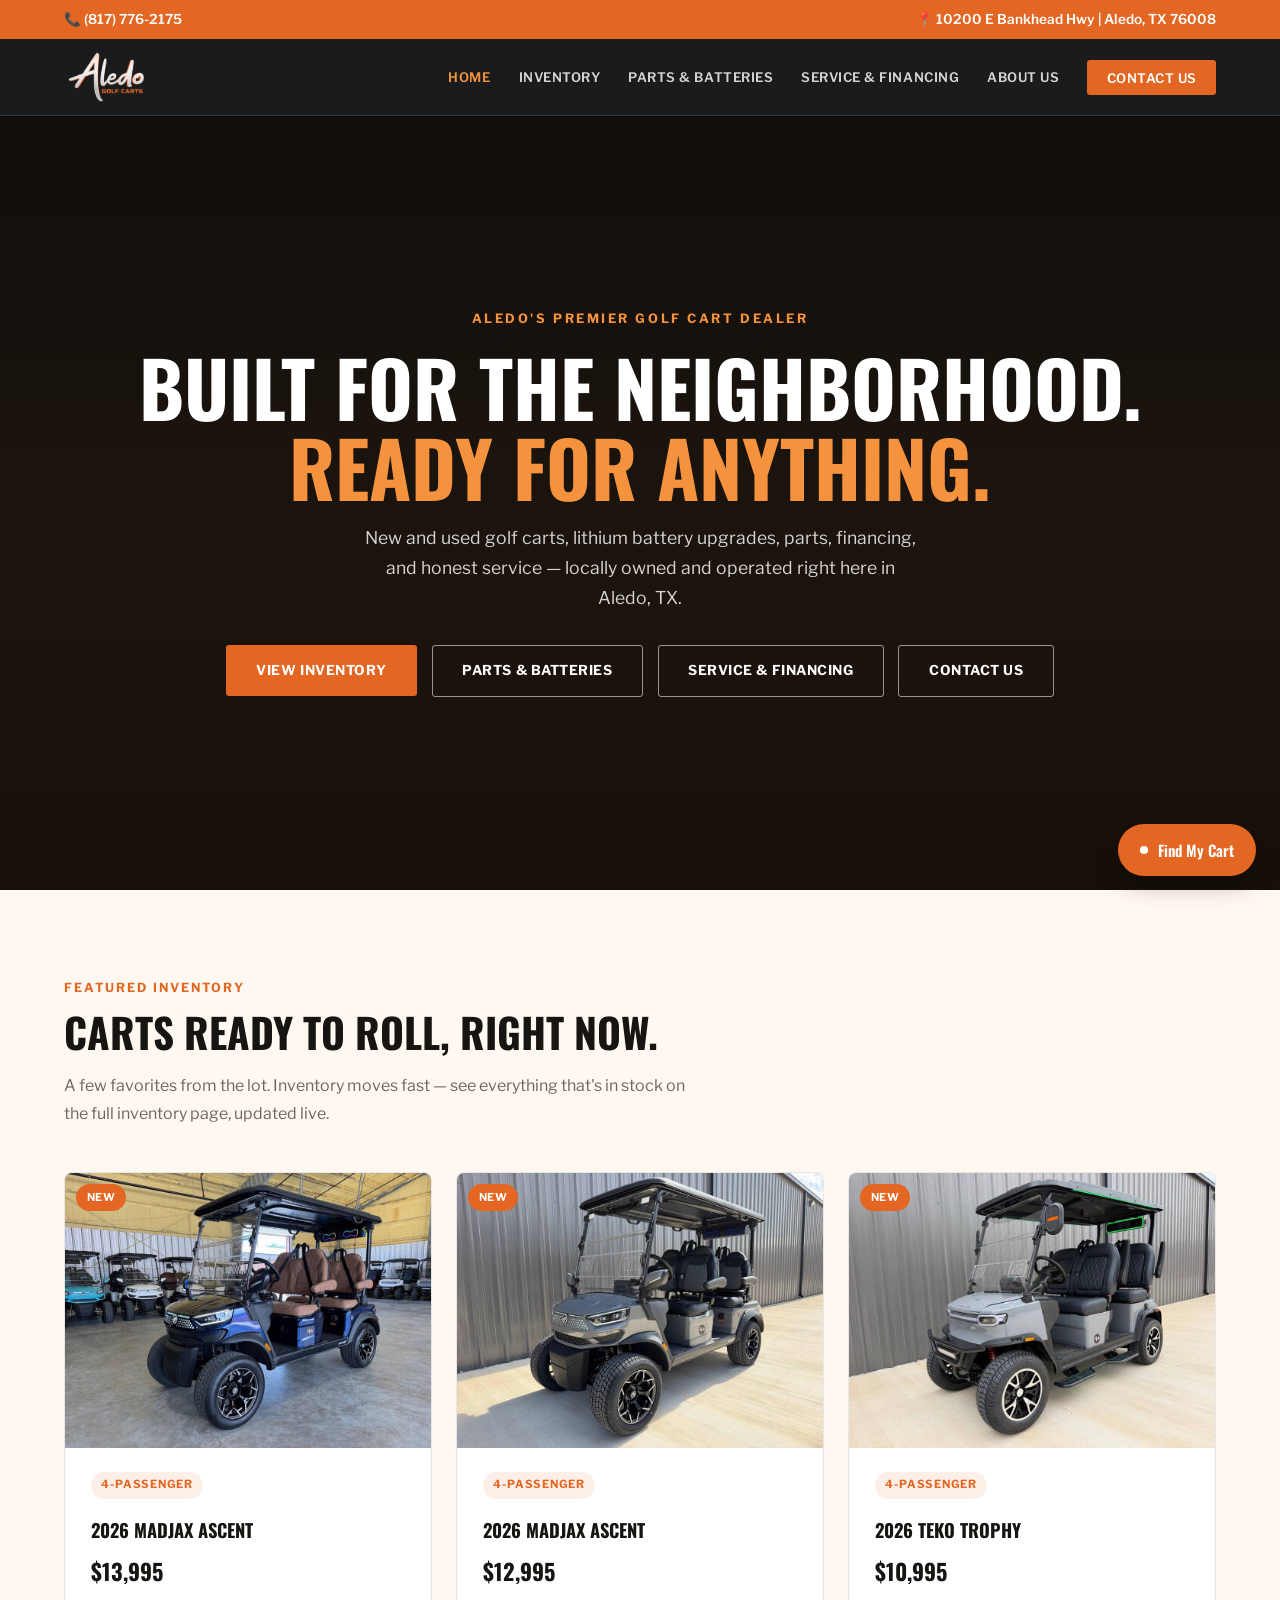
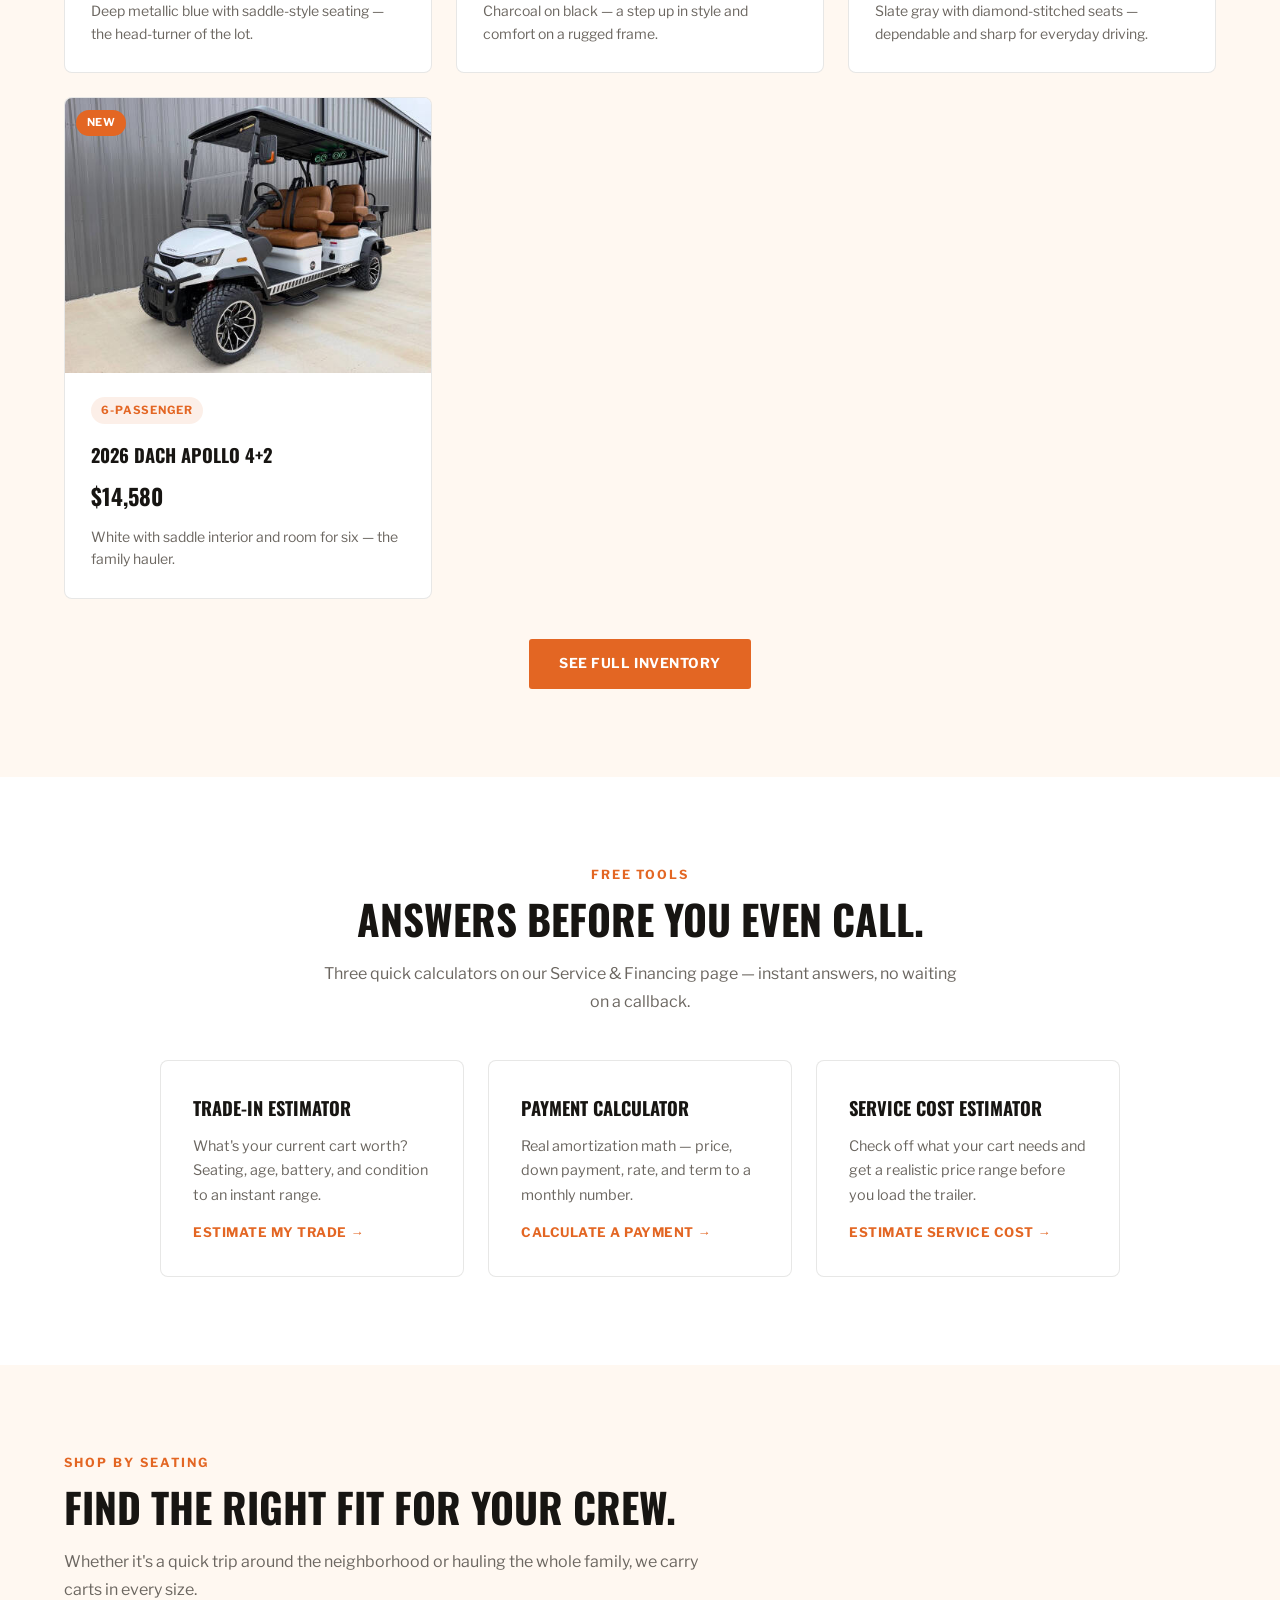
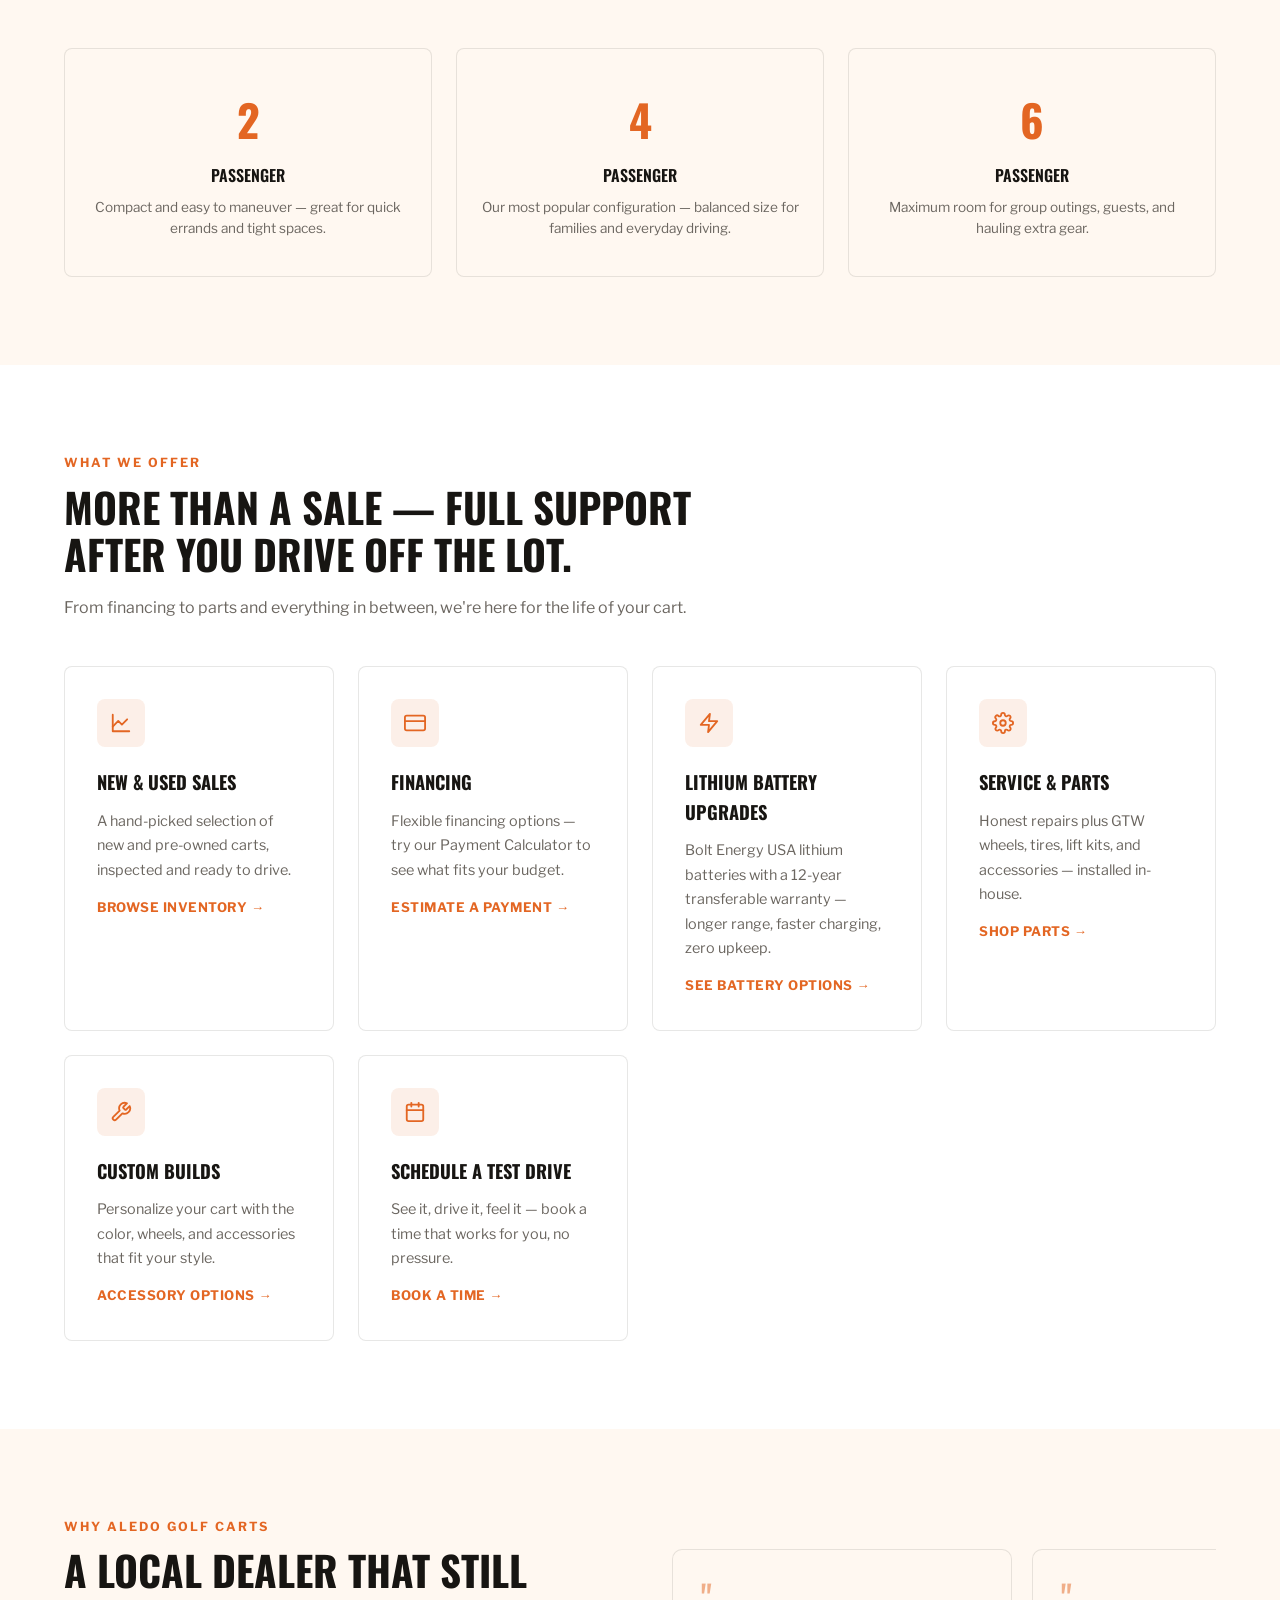
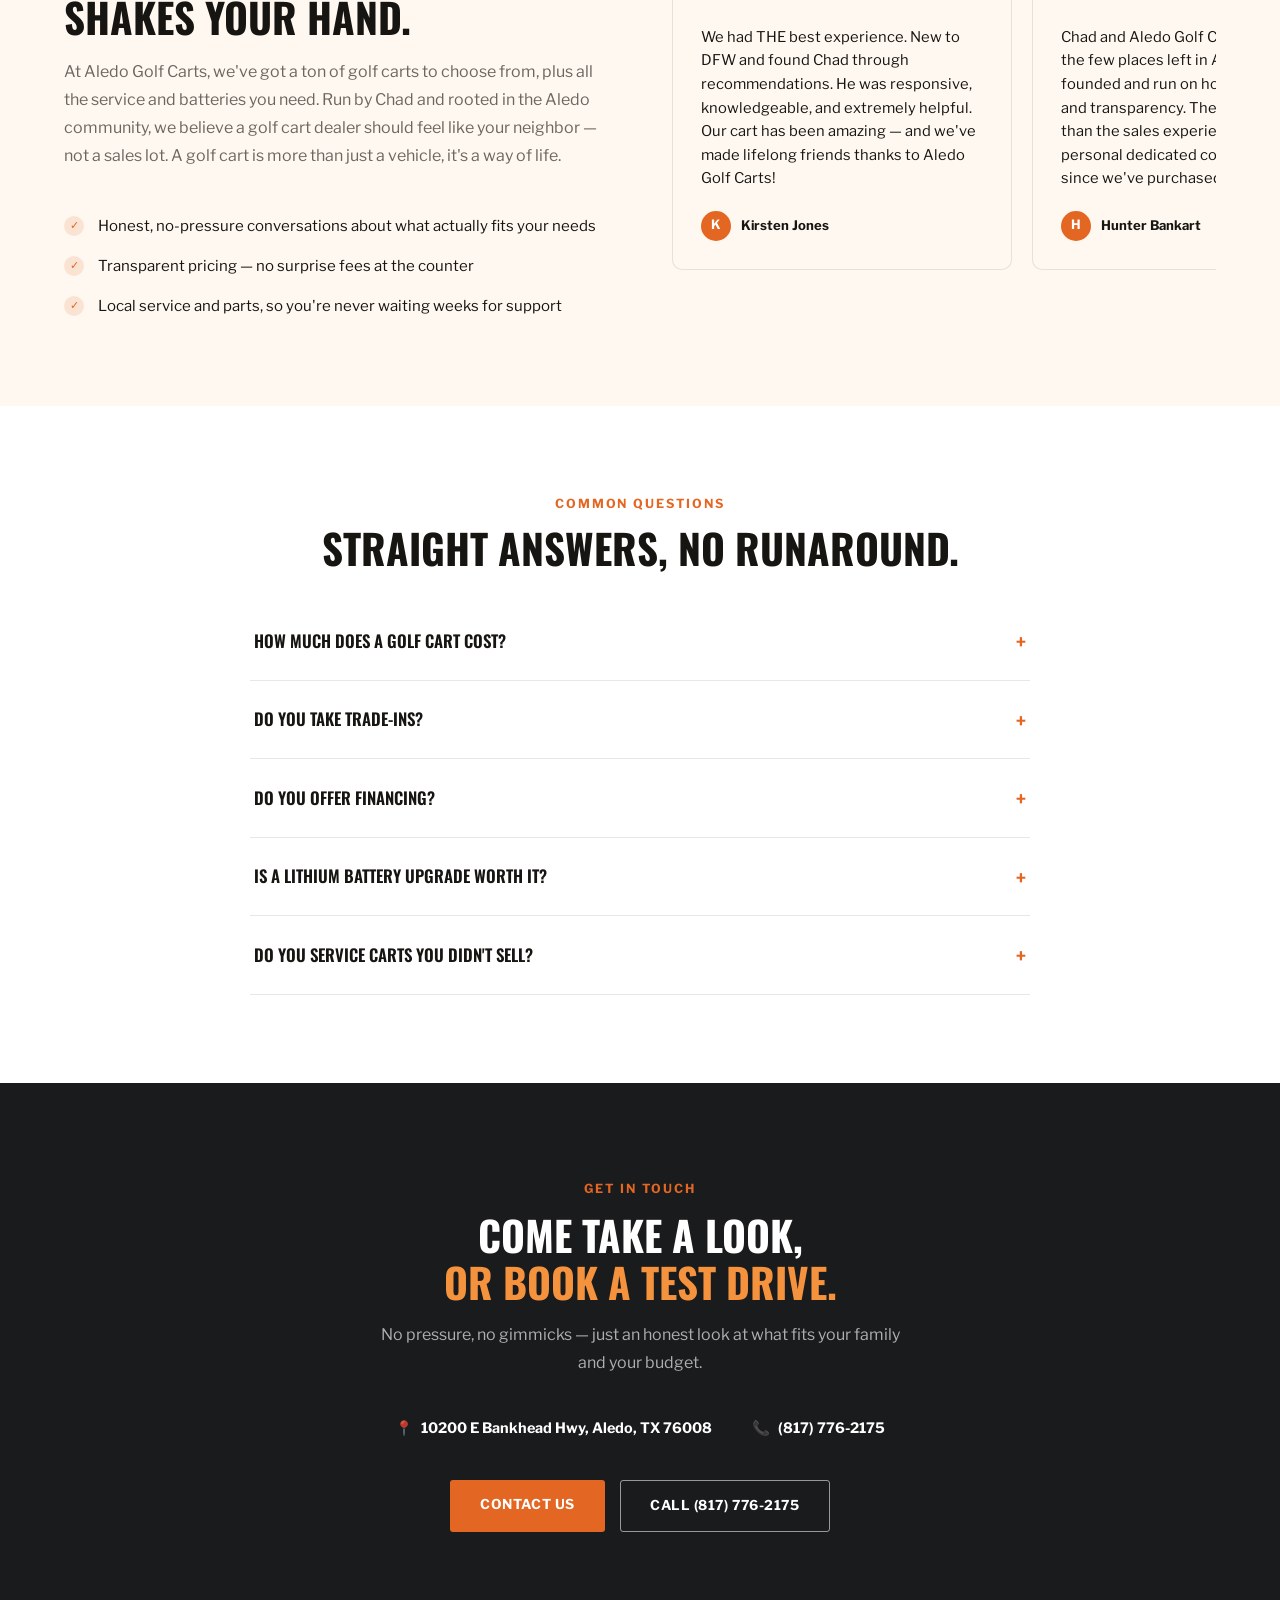
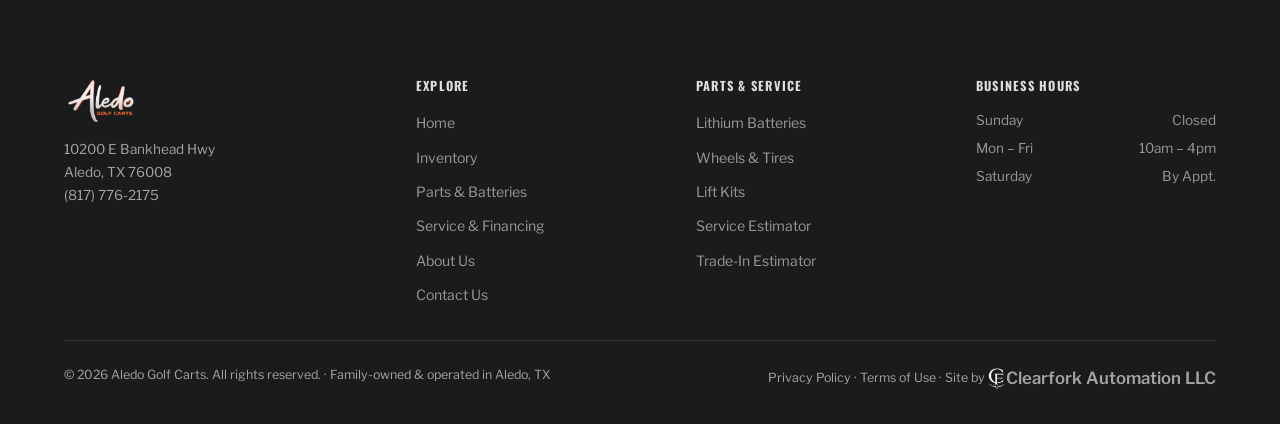
==== index.html @ 776bac68 "Self-host the hero film, drop the YouTube embed Replaces the embed with assets/hero-madjax.mp4, cut " ====
<!DOCTYPE html>
<html lang="en">
<head>
<meta charset="UTF-8" />
<meta name="viewport" content="width=device-width, initial-scale=1.0" />
<title>Golf Carts for Sale in Aledo, TX | Aledo Golf Carts</title>
<meta name="description" content="New and used golf carts in Aledo, TX — plus lithium upgrades, parts, financing, and honest local service. Browse live inventory. (817) 776-2175." />
<link rel="canonical" href="https://aledogolfcarts.com/" />
<meta name="robots" content="index, follow" />
<meta name="theme-color" content="#1A1B1C" />

<meta property="og:type" content="website" />
<meta property="og:title" content="Aledo Golf Carts — New &amp; Used Golf Carts in Aledo, TX" />
<meta property="og:description" content="New and used golf carts in Aledo, TX — plus lithium upgrades, parts, financing, and honest local service. Browse live inventory. (817) 776-2175." />
<meta property="og:url" content="https://aledogolfcarts.com/" />
<meta property="og:site_name" content="Aledo Golf Carts" />
<meta property="og:image" content="https://aledogolfcarts.com/assets/og-card.jpg" />
<meta property="og:image:width" content="1200" />
<meta property="og:image:height" content="630" />
<meta property="og:locale" content="en_US" />

<meta name="twitter:card" content="summary_large_image" />
<meta name="twitter:title" content="Aledo Golf Carts — New &amp; Used Golf Carts in Aledo, TX" />
<meta name="twitter:description" content="New and used golf carts in Aledo, TX — plus lithium upgrades, parts, financing, and honest local service. Browse live inventory. (817) 776-2175." />
<meta name="twitter:image" content="https://aledogolfcarts.com/assets/og-card.jpg" />

<script type="application/ld+json">
{
  "@context": "https://schema.org",
  "@type": "AutoDealer",
  "@id": "https://aledogolfcarts.com/#dealer",
  "name": "Aledo Golf Carts",
  "url": "https://aledogolfcarts.com/",
  "telephone": "+1-817-776-2175",
  "image": "https://aledogolfcarts.com/assets/og-card.jpg",
  "logo": "https://aledogolfcarts.com/assets/logo.png",
  "description": "Locally owned golf cart dealer in Aledo, Texas. New and used golf carts, lithium battery upgrades, GTW parts and accessories, financing, and service.",
  "priceRange": "$$",
  "address": {
    "@type": "PostalAddress",
    "streetAddress": "10200 E Bankhead Hwy",
    "addressLocality": "Aledo",
    "addressRegion": "TX",
    "postalCode": "76008",
    "addressCountry": "US"
  },
  "areaServed": [
    { "@type": "City", "name": "Aledo" },
    { "@type": "City", "name": "Willow Park" },
    { "@type": "City", "name": "Hudson Oaks" },
    { "@type": "City", "name": "Weatherford" },
    { "@type": "City", "name": "Fort Worth" },
    { "@type": "AdministrativeArea", "name": "Parker County, Texas" }
  ],
  "openingHoursSpecification": [
    { "@type": "OpeningHoursSpecification", "dayOfWeek": ["Monday","Tuesday","Wednesday","Thursday","Friday"], "opens": "10:00", "closes": "16:00" },
    { "@type": "OpeningHoursSpecification", "dayOfWeek": "Saturday", "opens": "10:00", "closes": "16:00", "description": "By appointment" }
  ],
  "makesOffer": [
    { "@type": "Offer", "itemOffered": { "@type": "Service", "name": "New and used golf cart sales" } },
    { "@type": "Offer", "itemOffered": { "@type": "Service", "name": "Lithium golf cart battery upgrades" } },
    { "@type": "Offer", "itemOffered": { "@type": "Service", "name": "Golf cart parts, accessories, and service" } },
    { "@type": "Offer", "itemOffered": { "@type": "Service", "name": "Golf cart financing" } }
  ]
}
</script>
<script type="application/ld+json">
{
  "@context": "https://schema.org",
  "@type": "WebSite",
  "@id": "https://aledogolfcarts.com/#website",
  "url": "https://aledogolfcarts.com/",
  "name": "Aledo Golf Carts",
  "publisher": { "@id": "https://aledogolfcarts.com/#dealer" },
  "inLanguage": "en-US"
}
</script>
<script type="application/ld+json">
{
  "@context": "https://schema.org",
  "@type": "FAQPage",
  "mainEntity": [
    {
      "@type": "Question",
      "name": "How much does a golf cart cost in Aledo, TX?",
      "acceptedAnswer": { "@type": "Answer", "text": "New four-passenger carts at Aledo Golf Carts typically start around $10,995, six-passenger models around $14,500, and used carts vary with age and condition. Use the payment calculator on our website to see estimated monthly payments, or call (817) 776-2175 for current pricing." }
    },
    {
      "@type": "Question",
      "name": "Do you take golf cart trade-ins?",
      "acceptedAnswer": { "@type": "Answer", "text": "Yes — we take trade-ins on most carts. Our online trade-in estimator gives you an instant ballpark based on seating, age, battery type, and condition, and we confirm an exact number when you bring the cart in." }
    },
    {
      "@type": "Question",
      "name": "Do you offer golf cart financing?",
      "acceptedAnswer": { "@type": "Answer", "text": "Yes — flexible financing is available on approved credit. The payment calculator on our site shows estimated monthly payments for any price, down payment, rate, and term before you ever talk to a lender." }
    },
    {
      "@type": "Question",
      "name": "Is a lithium battery upgrade worth it?",
      "acceptedAnswer": { "@type": "Answer", "text": "For most owners, yes. Lithium batteries charge faster, run longer, weigh less, and need almost no maintenance compared to lead-acid. We install Bolt Energy USA lithium batteries backed by a 12-year transferable warranty — typical upgrades run $2,200–$3,500 installed." }
    },
    {
      "@type": "Question",
      "name": "Do you service golf carts you didn't sell?",
      "acceptedAnswer": { "@type": "Answer", "text": "Absolutely. We service most makes and models — batteries, tires, brakes, electrical, and routine maintenance — whether or not the cart came from us. Our online service estimator gives a quick ballpark before you bring it in." }
    }
  ]
}
</script>

<link rel="icon" type="image/png" href="assets/logo.png" />
<link rel="preconnect" href="https://fonts.googleapis.com" />
<link rel="preconnect" href="https://fonts.gstatic.com" crossorigin />
<link href="https://fonts.googleapis.com/css2?family=Oswald:wght@500;600;700&family=Libre+Franklin:wght@400;500;600;700&display=swap" rel="stylesheet" />
<link rel="stylesheet" href="styles.css" />
<style>
  /* ── HERO (page-specific) ── */
  .hero {
    position: relative;
    min-height: 86vh;
    display: flex;
    flex-direction: column;
    justify-content: center;
    align-items: center;
    text-align: center;
    overflow: hidden;
    background: linear-gradient(180deg, #1a1512 0%, #241a12 45%, #3a2415 100%);
  }
  .hero-scene { position: absolute; inset: 0; z-index: 0; }
  .hero-scene video { width: 100%; height: 100%; display: block; object-fit: cover; }
  .hero-scrim {
    position: absolute;
    inset: 0;
    background: linear-gradient(180deg, rgba(10,8,6,0.55) 0%, rgba(10,8,6,0.35) 45%, rgba(10,8,6,0.75) 100%);
    z-index: 1;
  }
  .hero-content { position: relative; z-index: 2; padding: 0 5vw; }
  .hero-eyebrow {
    display: block;
    font-size: 0.8rem;
    font-weight: 700;
    letter-spacing: 0.2em;
    text-transform: uppercase;
    color: var(--orange-2);
    margin-bottom: 1rem;
  }
  .hero h1 {
    font-size: clamp(2.6rem, 6vw, 5rem);
    line-height: 1.05;
    color: #fff;
    font-weight: 700;
    text-transform: uppercase;
    margin-bottom: 0.5rem;
  }
  .hero h1 em { font-style: normal; color: var(--orange-2); }
  .hero-sub {
    font-size: 1.1rem;
    color: rgba(255,255,255,0.82);
    max-width: 46ch;
    margin: 1rem auto 2rem;
    line-height: 1.7;
  }
  .hero-actions { display: flex; gap: 0.9rem; align-items: center; flex-wrap: wrap; justify-content: center; }
</style>
</head>
<body>
<a class="skip-link" href="#main">Skip to content</a>

<!-- TOPBAR -->
<div class="topbar">
  <a href="tel:+18177762175">📞 (817) 776-2175</a>
  <a href="https://maps.google.com/?q=10200+E+Bankhead+Hwy,+Aledo,+TX+76008" target="_blank" rel="noopener">📍 10200 E Bankhead Hwy | Aledo, TX 76008</a>
</div>

<!-- NAV -->
<nav class="site-nav">
  <a href="index.html" class="nav-logo" aria-label="Aledo Golf Carts home"><img src="assets/logo.png" alt="Aledo Golf Carts" width="99" height="58" /></a>
  <button class="nav-toggle" aria-label="Open menu" aria-expanded="false" aria-controls="nav-menu">
    <span></span><span></span><span></span>
  </button>
  <ul class="nav-links" id="nav-menu">
    <li><a href="index.html" class="active">Home</a></li>
    <li><a href="inventory.html">Inventory</a></li>
    <li><a href="parts.html">Parts &amp; Batteries</a></li>
    <li><a href="service-financing.html">Service &amp; Financing</a></li>
    <li><a href="about.html">About Us</a></li>
    <li><a href="contact.html" class="nav-cta">Contact Us</a></li>
  </ul>
</nav>

<main id="main">
<!-- HERO -->
<section class="hero">
  <div class="hero-scene">
    <!-- The Madjax film, already cut down to the footage alone. See the note
         at the foot of the page for what was removed and why. -->
    <video id="hero-video" autoplay muted loop playsinline preload="metadata">
      <source src="assets/hero-madjax.mp4" type="video/mp4" />
    </video>
  </div>
  <div class="hero-scrim"></div>

  <div class="hero-content fade-up">
    <span class="hero-eyebrow">Aledo's Premier Golf Cart Dealer</span>
    <h1>Built for the neighborhood.<br /><em>Ready for anything.</em></h1>
    <p class="hero-sub">New and used golf carts, lithium battery upgrades, parts, financing, and honest service — locally owned and operated right here in Aledo, TX.</p>
    <div class="hero-actions">
      <a href="inventory.html" class="btn-primary">View Inventory</a>
      <a href="parts.html" class="btn-outline">Parts &amp; Batteries</a>
      <a href="service-financing.html" class="btn-outline">Service &amp; Financing</a>
      <a href="contact.html" class="btn-outline">Contact Us</a>
    </div>
  </div>
</section>

<!-- FEATURED INVENTORY -->
<section id="inventory" class="section-alt">
  <span class="section-eyebrow">Featured Inventory</span>
  <h2 class="section-title">Carts ready to roll, right now.</h2>
  <p class="section-intro">A few favorites from the lot. Inventory moves fast — see everything that's in stock on the full inventory page, updated live.</p>

  <div class="inventory-grid" id="featured-grid">
    <div class="cart-card fade-up">
      <div class="cart-photo"><img class="cart-img" src="assets/inventory/madjax-ascent-1.jpg" alt="2026 Madjax Ascent in blue — 4-passenger golf cart at Aledo Golf Carts" loading="lazy" width="480" height="360" /><div class="cart-badges"><span class="badge">New</span></div></div>
      <div class="cart-body">
        <span class="cart-seats">4-Passenger</span>
        <h3>2026 Madjax Ascent</h3>
        <div class="cart-price">$13,995</div>
        <p>Deep metallic blue with saddle-style seating — the head-turner of the lot.</p>
      </div>
    </div>
    <div class="cart-card fade-up">
      <div class="cart-photo"><img class="cart-img" src="assets/inventory/madjax-ascent-2.jpg" alt="2026 Madjax Ascent in charcoal gray — 4-passenger golf cart at Aledo Golf Carts" loading="lazy" width="480" height="360" /><div class="cart-badges"><span class="badge">New</span></div></div>
      <div class="cart-body">
        <span class="cart-seats">4-Passenger</span>
        <h3>2026 Madjax Ascent</h3>
        <div class="cart-price">$12,995</div>
        <p>Charcoal on black — a step up in style and comfort on a rugged frame.</p>
      </div>
    </div>
    <div class="cart-card fade-up">
      <div class="cart-photo"><img class="cart-img" src="assets/inventory/teko-trophy-1.jpg" alt="2026 Teko Trophy in slate gray — 4-passenger golf cart at Aledo Golf Carts" loading="lazy" width="480" height="360" /><div class="cart-badges"><span class="badge">New</span></div></div>
      <div class="cart-body">
        <span class="cart-seats">4-Passenger</span>
        <h3>2026 Teko Trophy</h3>
        <div class="cart-price">$10,995</div>
        <p>Slate gray with diamond-stitched seats — dependable and sharp for everyday driving.</p>
      </div>
    </div>
    <div class="cart-card fade-up">
      <div class="cart-photo"><img class="cart-img" src="assets/inventory/dach-apollo-1.jpg" alt="2026 Dach Apollo 4+2 in white — 6-passenger golf cart at Aledo Golf Carts" loading="lazy" width="480" height="360" /><div class="cart-badges"><span class="badge">New</span></div></div>
      <div class="cart-body">
        <span class="cart-seats">6-Passenger</span>
        <h3>2026 Dach Apollo 4+2</h3>
        <div class="cart-price">$14,580</div>
        <p>White with saddle interior and room for six — the family hauler.</p>
      </div>
    </div>
  </div>

  <div style="text-align:center;margin-top:2.5rem;">
    <a href="inventory.html" class="btn-primary">See Full Inventory</a>
  </div>
</section>

<!-- CALCULATORS TEASER -->
<section id="calculators">
  <div class="section-head-center">
    <span class="section-eyebrow">Free Tools</span>
    <h2 class="section-title" style="margin-left:auto;margin-right:auto;">Answers before you even call.</h2>
    <p class="section-intro">Three quick calculators on our Service &amp; Financing page — instant answers, no waiting on a callback.</p>
  </div>
  <div class="services-grid" style="max-width:960px;margin:0 auto;">
    <a class="service-card fade-up" href="service-financing.html?tool=tradein#tools">
      <h3>Trade-In Estimator</h3>
      <p>What's your current cart worth? Seating, age, battery, and condition to an instant range.</p>
      <span class="sc-link">Estimate my trade →</span>
    </a>
    <a class="service-card fade-up" href="service-financing.html?tool=finance#tools">
      <h3>Payment Calculator</h3>
      <p>Real amortization math — price, down payment, rate, and term to a monthly number.</p>
      <span class="sc-link">Calculate a payment →</span>
    </a>
    <a class="service-card fade-up" href="service-financing.html?tool=service#tools">
      <h3>Service Cost Estimator</h3>
      <p>Check off what your cart needs and get a realistic price range before you load the trailer.</p>
      <span class="sc-link">Estimate service cost →</span>
    </a>
  </div>
</section>

<!-- SEATING -->
<section id="seating" class="section-alt">
  <span class="section-eyebrow">Shop by Seating</span>
  <h2 class="section-title">Find the right fit for your crew.</h2>
  <p class="section-intro">Whether it's a quick trip around the neighborhood or hauling the whole family, we carry carts in every size.</p>

  <div class="seating-grid">
    <a class="seat-card fade-up" href="inventory.html?seats=2">
      <span class="seat-number">2</span>
      <h3>Passenger</h3>
      <p>Compact and easy to maneuver — great for quick errands and tight spaces.</p>
    </a>
    <a class="seat-card fade-up" href="inventory.html?seats=4">
      <span class="seat-number">4</span>
      <h3>Passenger</h3>
      <p>Our most popular configuration — balanced size for families and everyday driving.</p>
    </a>
    <a class="seat-card fade-up" href="inventory.html?seats=6">
      <span class="seat-number">6</span>
      <h3>Passenger</h3>
      <p>Maximum room for group outings, guests, and hauling extra gear.</p>
    </a>
  </div>
</section>

<!-- SERVICES -->
<section id="services">
  <span class="section-eyebrow">What We Offer</span>
  <h2 class="section-title">More than a sale — full support after you drive off the lot.</h2>
  <p class="section-intro">From financing to parts and everything in between, we're here for the life of your cart.</p>

  <div class="services-grid">
    <a class="service-card fade-up" href="inventory.html">
      <div class="service-icon">
        <svg width="22" height="22" viewBox="0 0 24 24" fill="none" stroke="currentColor" stroke-width="2" stroke-linecap="round" stroke-linejoin="round"><path d="M3 3v18h18"/><path d="M18.7 8 13 13.7l-4-4L3 16"/></svg>
      </div>
      <h3>New &amp; Used Sales</h3>
      <p>A hand-picked selection of new and pre-owned carts, inspected and ready to drive.</p>
      <span class="sc-link">Browse inventory →</span>
    </a>
    <a class="service-card fade-up" href="service-financing.html?tool=finance#tools">
      <div class="service-icon">
        <svg width="22" height="22" viewBox="0 0 24 24" fill="none" stroke="currentColor" stroke-width="2" stroke-linecap="round" stroke-linejoin="round"><rect x="1" y="4" width="22" height="16" rx="2"/><line x1="1" y1="10" x2="23" y2="10"/></svg>
      </div>
      <h3>Financing</h3>
      <p>Flexible financing options — try our Payment Calculator to see what fits your budget.</p>
      <span class="sc-link">Estimate a payment →</span>
    </a>
    <a class="service-card fade-up" href="parts.html#batteries">
      <div class="service-icon">
        <svg width="22" height="22" viewBox="0 0 24 24" fill="none" stroke="currentColor" stroke-width="2" stroke-linecap="round" stroke-linejoin="round"><path d="M13 2 3 14h9l-1 8 10-12h-9l1-8z"/></svg>
      </div>
      <h3>Lithium Battery Upgrades</h3>
      <p>Bolt Energy USA lithium batteries with a 12-year transferable warranty — longer range, faster charging, zero upkeep.</p>
      <span class="sc-link">See battery options →</span>
    </a>
    <a class="service-card fade-up" href="parts.html">
      <div class="service-icon">
        <svg width="22" height="22" viewBox="0 0 24 24" fill="none" stroke="currentColor" stroke-width="2" stroke-linecap="round" stroke-linejoin="round"><circle cx="12" cy="12" r="3"/><path d="M19.4 15a1.65 1.65 0 0 0 .33 1.82l.06.06a2 2 0 1 1-2.83 2.83l-.06-.06a1.65 1.65 0 0 0-1.82-.33 1.65 1.65 0 0 0-1 1.51V21a2 2 0 0 1-4 0v-.09A1.65 1.65 0 0 0 9 19.4a1.65 1.65 0 0 0-1.82.33l-.06.06a2 2 0 1 1-2.83-2.83l.06-.06a1.65 1.65 0 0 0 .33-1.82 1.65 1.65 0 0 0-1.51-1H3a2 2 0 0 1 0-4h.09A1.65 1.65 0 0 0 4.6 9a1.65 1.65 0 0 0-.33-1.82l-.06-.06a2 2 0 1 1 2.83-2.83l.06.06a1.65 1.65 0 0 0 1.82.33H9a1.65 1.65 0 0 0 1-1.51V3a2 2 0 0 1 4 0v.09a1.65 1.65 0 0 0 1 1.51 1.65 1.65 0 0 0 1.82-.33l.06-.06a2 2 0 1 1 2.83 2.83l-.06.06a1.65 1.65 0 0 0-.33 1.82V9a1.65 1.65 0 0 0 1.51 1H21a2 2 0 0 1 0 4h-.09a1.65 1.65 0 0 0-1.51 1z"/></svg>
      </div>
      <h3>Service &amp; Parts</h3>
      <p>Honest repairs plus GTW wheels, tires, lift kits, and accessories — installed in-house.</p>
      <span class="sc-link">Shop parts →</span>
    </a>
    <a class="service-card fade-up" href="parts.html#accessories">
      <div class="service-icon">
        <svg width="22" height="22" viewBox="0 0 24 24" fill="none" stroke="currentColor" stroke-width="2" stroke-linecap="round" stroke-linejoin="round"><path d="M14.7 6.3a1 1 0 0 0 0 1.4l1.6 1.6a1 1 0 0 0 1.4 0l3.77-3.77a6 6 0 0 1-7.94 7.94l-6.91 6.91a2.12 2.12 0 0 1-3-3l6.91-6.91a6 6 0 0 1 7.94-7.94l-3.76 3.76z"/></svg>
      </div>
      <h3>Custom Builds</h3>
      <p>Personalize your cart with the color, wheels, and accessories that fit your style.</p>
      <span class="sc-link">Accessory options →</span>
    </a>
    <a class="service-card fade-up" href="contact.html">
      <div class="service-icon">
        <svg width="22" height="22" viewBox="0 0 24 24" fill="none" stroke="currentColor" stroke-width="2" stroke-linecap="round" stroke-linejoin="round"><rect x="3" y="4" width="18" height="18" rx="2"/><line x1="16" y1="2" x2="16" y2="6"/><line x1="8" y1="2" x2="8" y2="6"/><line x1="3" y1="10" x2="21" y2="10"/></svg>
      </div>
      <h3>Schedule a Test Drive</h3>
      <p>See it, drive it, feel it — book a time that works for you, no pressure.</p>
      <span class="sc-link">Book a time →</span>
    </a>
  </div>
</section>

<!-- ABOUT -->
<section id="about" class="section-alt">
  <div class="about-grid">
    <div>
      <span class="section-eyebrow">Why Aledo Golf Carts</span>
      <h2 class="section-title">A local dealer that still shakes your hand.</h2>
      <p class="section-intro">At Aledo Golf Carts, we've got a ton of golf carts to choose from, plus all the service and batteries you need. Run by Chad and rooted in the Aledo community, we believe a golf cart dealer should feel like your neighbor — not a sales lot. A golf cart is more than just a vehicle, it's a way of life.</p>

      <div class="about-values">
        <div class="value-item"><span class="value-check">✓</span>Honest, no-pressure conversations about what actually fits your needs</div>
        <div class="value-item"><span class="value-check">✓</span>Transparent pricing — no surprise fees at the counter</div>
        <div class="value-item"><span class="value-check">✓</span>Local service and parts, so you're never waiting weeks for support</div>
      </div>
    </div>

    <div>
      <div class="testimonial-scroll" id="testimonial-scroll">
        <div class="quote-card fade-up">
          <span class="quote-mark">"</span>
          <p class="quote-text">We had THE best experience. New to DFW and found Chad through recommendations. He was responsive, knowledgeable, and extremely helpful. Our cart has been amazing — and we've made lifelong friends thanks to Aledo Golf Carts!</p>
          <div class="quote-attr"><span class="quote-avatar">K</span><strong>Kirsten Jones</strong></div>
        </div>
        <div class="quote-card fade-up">
          <span class="quote-mark">"</span>
          <p class="quote-text">Chad and Aledo Golf Carts are one of the few places left in America that is founded and run on honesty, integrity, and transparency. The only thing better than the sales experience was the personal dedicated communications since we've purchased.</p>
          <div class="quote-attr"><span class="quote-avatar">H</span><strong>Hunter Bankart</strong></div>
        </div>
        <div class="quote-card fade-up">
          <span class="quote-mark">"</span>
          <p class="quote-text">Chad and his team at Aledo Golf Carts are simply the BEST! He was super responsive and took his time answering all of our questions and getting us exactly what we needed. Whether new, used, or service — they are the ones to call!</p>
          <div class="quote-attr"><span class="quote-avatar">S</span><strong>Shayna Dyson</strong></div>
        </div>
        <div class="quote-card fade-up">
          <span class="quote-mark">"</span>
          <p class="quote-text">Aledo Golf Carts understands what it means to be in business and take care of your customers. They make you feel like family. Chad even made a house call to help before needing to bring anything in. Outstanding service!</p>
          <div class="quote-attr"><span class="quote-avatar">D</span><strong>Derek Belisle</strong></div>
        </div>
        <div class="quote-card fade-up">
          <span class="quote-mark">"</span>
          <p class="quote-text">A huge shout out to Chad with Aledo Golf Carts for the excellent service during my purchase of the 2025 Evolution D5 Maverick 4. From start to finish, the process was smooth, professional, and truly exceptional.</p>
          <div class="quote-attr"><span class="quote-avatar">M</span><strong>ME Kidd</strong></div>
        </div>
        <div class="quote-card fade-up">
          <span class="quote-mark">"</span>
          <p class="quote-text">Aledo Golf Carts is the only place I will purchase a cart from going forward. We've been around the block with golf carts and Chad's service is unmatched. Super knowledgeable and always honest. Highly recommend!</p>
          <div class="quote-attr"><span class="quote-avatar">E</span><strong>Erik Evans</strong></div>
        </div>
      </div>
    </div>
  </div>
</section>

<!-- FAQ -->
<section id="faq">
  <div class="section-head-center">
    <span class="section-eyebrow">Common Questions</span>
    <h2 class="section-title" style="margin-left:auto;margin-right:auto;">Straight answers, no runaround.</h2>
  </div>
  <div class="faq" style="margin-top:2rem;">
    <details>
      <summary>How much does a golf cart cost?</summary>
      <p>New four-passenger carts typically start around $10,995 and six-passenger models around $14,500; used carts vary with age and condition. Try the <a href="service-financing.html?tool=finance#tools">payment calculator</a> to see monthly numbers, or check the <a href="inventory.html">current inventory</a> for live pricing.</p>
    </details>
    <details>
      <summary>Do you take trade-ins?</summary>
      <p>Yes — most carts qualify. The <a href="service-financing.html?tool=tradein#tools">trade-in estimator</a> gives you an instant ballpark, and we confirm an exact number when you bring the cart by.</p>
    </details>
    <details>
      <summary>Do you offer financing?</summary>
      <p>Yes, flexible financing on approved credit. Run any price through the <a href="service-financing.html?tool=finance#tools">payment calculator</a> to see what a monthly payment looks like before you ever talk to a lender.</p>
    </details>
    <details>
      <summary>Is a lithium battery upgrade worth it?</summary>
      <p>For most owners, absolutely. Lithium charges faster, runs longer, weighs less, and needs essentially zero maintenance. We install <a href="parts.html#batteries">Bolt Energy USA lithium batteries</a> backed by a 12-year transferable warranty — typical upgrades run $2,200–$3,500 installed.</p>
    </details>
    <details>
      <summary>Do you service carts you didn't sell?</summary>
      <p>Absolutely — batteries, tires, brakes, electrical, and routine maintenance on most makes and models. The <a href="service-financing.html?tool=service#tools">service estimator</a> gives you a ballpark before you load up the trailer.</p>
    </details>
  </div>
</section>

<!-- CTA -->
<section id="contact-cta" class="contact-dark">
  <span class="section-eyebrow">Get In Touch</span>
  <h2 class="section-title">Come take a look,<br /><em style="color:var(--orange-2);font-style:normal;">or book a test drive.</em></h2>
  <p class="contact-sub">No pressure, no gimmicks — just an honest look at what fits your family and your budget.</p>
  <div class="contact-details">
    <div>📍 <strong>10200 E Bankhead Hwy, Aledo, TX 76008</strong></div>
    <div>📞 <strong>(817) 776-2175</strong></div>
  </div>
  <div style="display:flex;gap:0.9rem;justify-content:center;flex-wrap:wrap;">
    <a href="contact.html" class="btn-primary">Contact Us</a>
    <a href="tel:+18177762175" class="btn-outline">Call (817) 776-2175</a>
  </div>
</section>
</main>

<!-- FOOTER -->
<footer>
  <div class="footer-grid">
    <div class="footer-col">
      <div class="footer-logo"><img src="assets/logo.png" alt="Aledo Golf Carts" width="86" height="50" loading="lazy" /></div>
      <p style="font-size:0.85rem;line-height:1.7;max-width:32ch;">10200 E Bankhead Hwy<br />Aledo, TX 76008<br />(817) 776-2175</p>
    </div>
    <div class="footer-col">
      <h4>Explore</h4>
      <ul>
        <li><a href="index.html">Home</a></li>
        <li><a href="inventory.html">Inventory</a></li>
        <li><a href="parts.html">Parts &amp; Batteries</a></li>
        <li><a href="service-financing.html">Service &amp; Financing</a></li>
        <li><a href="about.html">About Us</a></li>
        <li><a href="contact.html">Contact Us</a></li>
      </ul>
    </div>
    <div class="footer-col">
      <h4>Parts &amp; Service</h4>
      <ul>
        <li><a href="parts.html#batteries">Lithium Batteries</a></li>
        <li><a href="parts.html#accessories">Wheels &amp; Tires</a></li>
        <li><a href="parts.html#accessories">Lift Kits</a></li>
        <li><a href="service-financing.html?tool=service#tools">Service Estimator</a></li>
        <li><a href="service-financing.html?tool=tradein#tools">Trade-In Estimator</a></li>
      </ul>
    </div>
    <div class="footer-col">
      <h4>Business Hours</h4>
      <div class="footer-hours"><span>Sunday</span><span>Closed</span></div>
      <div class="footer-hours"><span>Mon – Fri</span><span>10am – 4pm</span></div>
      <div class="footer-hours"><span>Saturday</span><span>By Appt.</span></div>
    </div>
  </div>
  <div class="footer-bottom">
    <span>© <span id="footer-year">2026</span> Aledo Golf Carts. All rights reserved. · Family-owned &amp; operated in Aledo, TX</span>
    <span><a href="privacy.html">Privacy Policy</a> · <a href="terms.html">Terms of Use</a> · Site by <span class="footer-credit"><a href="https://clearforkautomation.com" target="_blank" rel="noopener"><img src="assets/clearfork-logo.png" alt="Clearfork Automation LLC" />Clearfork Automation LLC</a></span></span>
  </div>
</footer>

<!-- DECISION-TREE CHAT BOT -->
<button id="bot-launcher" onclick="Bot.toggle()">
  <span class="bot-dot"></span> Find My Cart
</button>

<div id="bot-panel">
  <div class="bot-header">
    <div>
      <div class="bh-title">Cart Advisor</div>
      <div class="bh-sub">Answer a few quick questions</div>
    </div>
    <button class="bot-close" onclick="Bot.toggle()">&times;</button>
  </div>
  <div class="bot-body" id="bot-body"></div>
</div>

<script src="site.js" defer></script>
<script src="inventory.js" defer></script>
<script>
  /* ───────── DECISION-TREE CHAT BOT ───────── */
  const inventoryData = [
    { name: '2026 Teko Trophy', price: 10995, seats: 4 },
    { name: '2026 Madjax Ascent', price: 12995, seats: 4 },
    { name: '2026 Dach Apollo 4+2', price: 14580, seats: 6 },
  ];

  const botTree = {
    start: {
      q: "What can we help you with today?",
      options: [
        { label: '🛒 Buying a golf cart', next: 'buy_seats' },
        { label: '💳 Financing questions', next: 'finance_cart' },
        { label: '🔧 Service or repairs', next: 'service_issue' },
        { label: '🔋 Lithium battery upgrade', next: 'lithium_current' },
      ],
    },
    buy_seats: {
      q: "How many people do you usually need to seat?",
      options: [
        { label: '2 passengers', set: { seats: 2 }, next: 'buy_use' },
        { label: '4 passengers', set: { seats: 4 }, next: 'buy_use' },
        { label: '6+ passengers', set: { seats: 6 }, next: 'buy_use' },
      ],
    },
    buy_use: {
      q: "New, used, or either?",
      options: [
        { label: 'New only', set: { condition: 'new' }, next: 'buy_budget' },
        { label: 'Used is fine', set: { condition: 'used' }, next: 'buy_budget' },
        { label: 'Either works', set: { condition: 'either' }, next: 'buy_budget' },
      ],
    },
    buy_budget: {
      q: "Roughly what's your budget?",
      options: [
        { label: 'Under $11,000', set: { budget: 11000 }, next: 'buy_result' },
        { label: '$11,000 – $13,000', set: { budget: 13000 }, next: 'buy_result' },
        { label: '$13,000 – $15,000', set: { budget: 15000 }, next: 'buy_result' },
        { label: 'Not sure yet', set: { budget: 99000 }, next: 'buy_result' },
      ],
    },
    buy_result: { result: 'buy' },

    finance_cart: {
      q: "Have you picked out a cart yet?",
      options: [
        { label: 'Yes, I know which one', set: { picked: true }, next: 'finance_result' },
        { label: 'Not yet', set: { picked: false }, next: 'finance_result' },
      ],
    },
    finance_result: { result: 'finance' },

    service_issue: {
      q: "What's going on with your cart?",
      options: [
        { label: "Battery won't hold a charge", set: { issue: 'battery' }, next: 'service_result' },
        { label: 'Tires or brakes', set: { issue: 'tires' }, next: 'service_result' },
        { label: "Won't start / electrical", set: { issue: 'electrical' }, next: 'service_result' },
        { label: 'Just routine maintenance', set: { issue: 'maintenance' }, next: 'service_result' },
        { label: 'Custom build or accessories', set: { issue: 'custom' }, next: 'service_result' },
      ],
    },
    service_result: { result: 'service' },

    lithium_current: {
      q: "What's powering your cart right now?",
      options: [
        { label: 'Lead-acid batteries', set: { battery: 'lead' }, next: 'lithium_result' },
        { label: 'Already lithium', set: { battery: 'lithium' }, next: 'lithium_result' },
        { label: 'Not sure', set: { battery: 'unknown' }, next: 'lithium_result' },
      ],
    },
    lithium_result: { result: 'lithium' },
  };

  const Bot = {
    state: {},
    path: ['start'],

    toggle() {
      const panel = document.getElementById('bot-panel');
      panel.classList.toggle('open');
      if (panel.classList.contains('open') && !panel.dataset.started) {
        panel.dataset.started = '1';
        this.render('start');
      }
    },

    restart() {
      this.state = {};
      this.path = ['start'];
      this.render('start');
    },

    go(nodeId, set) {
      if (set) Object.assign(this.state, set);
      this.path.push(nodeId);
      this.render(nodeId);
    },

    back() {
      if (this.path.length > 1) {
        this.path.pop();
        this.render(this.path[this.path.length - 1], true);
      }
    },

    render(nodeId, isBack) {
      const node = botTree[nodeId];
      const body = document.getElementById('bot-body');

      const crumbs = this.path.length > 1
        ? `<div class="bot-crumbs"><button onclick="Bot.back()">&larr; Back</button></div>`
        : '';

      if (node.result) {
        body.innerHTML = crumbs + this.renderResult(node.result);
        return;
      }

      const opts = node.options.map(o =>
        `<button class="bot-option" data-next="${o.next}" data-set='${o.set ? JSON.stringify(o.set) : ''}'>${o.label}</button>`
      ).join('');

      body.innerHTML = `
        ${crumbs}
        <div class="bot-question">${node.q}</div>
        <div class="bot-options">${opts}</div>
      `;

      body.querySelectorAll('.bot-option').forEach(btn => {
        btn.addEventListener('click', () => {
          const set = btn.dataset.set ? JSON.parse(btn.dataset.set) : null;
          this.go(btn.dataset.next, set);
        });
      });
    },

    renderResult(type) {
      const s = this.state;
      let title = '', text = '', extra = '';

      if (type === 'buy') {
        title = "Here's what fits";
        const matches = inventoryData.filter(c => c.seats === s.seats && c.price <= s.budget)
          .concat(inventoryData.filter(c => c.seats === s.seats)).filter((c,i,arr)=>arr.indexOf(c)===i).slice(0,2);
        const list = (matches.length ? matches : inventoryData.slice(0,2)).map(c =>
          `<div class="bot-match"><div class="bm-name">${c.name}</div><div class="bm-price">$${c.price.toLocaleString()}</div></div>`
        ).join('');
        text = `Based on ${s.seats}-passenger seating${s.budget < 99000 ? ` and a budget around $${s.budget.toLocaleString()}` : ''}, here's what we'd point you toward — and there's more on the <a href="inventory.html" style="color:var(--orange);">full inventory page</a>:`;
        extra = list;
      } else if (type === 'finance') {
        title = 'Financing made easy';
        text = s.picked
          ? "Great — use the <a href='service-financing.html?tool=finance#tools' style='color:var(--orange);'>Payment Calculator</a> to see estimated monthly payments, then give us a call to lock in your rate."
          : "No problem — browse our inventory first, then use the <a href='service-financing.html?tool=finance#tools' style='color:var(--orange);'>Payment Calculator</a> to see what fits your budget before you decide.";
      } else if (type === 'service') {
        const blurbs = {
          battery: "Sounds like it's time for a battery check — could be a simple charge issue or a full replacement.",
          tires: "We handle tire and brake service in-house — quick turnaround, done right.",
          electrical: "Electrical issues need a hands-on look. Bring it by and we'll diagnose it.",
          maintenance: "Routine maintenance keeps your cart running for years — we'll get you in and out quickly.",
          custom: "We love custom builds — accessories, lift kits, paint, you name it.",
        };
        title = 'Let’s get that fixed';
        text = (blurbs[s.issue] || "We can help with that.") + " Try the <a href='service-financing.html?tool=service#tools' style='color:var(--orange);'>Service Cost Estimator</a> for a ballpark, or schedule a time below.";
      } else if (type === 'lithium') {
        title = 'Go lithium';
        text = s.battery === 'lithium'
          ? "You're already set with lithium — nice choice. Let us know if you ever need service on it."
          : "Lithium batteries charge faster, last longer, weigh less, and need almost no maintenance compared to lead-acid. We install Bolt Energy USA lithium with a 12-year transferable warranty — see options on our <a href='parts.html#batteries' style='color:var(--orange);'>Parts & Batteries page</a>.";
      }

      return `
        <div class="bot-result-title">${title}</div>
        <div class="bot-result-text">${text}</div>
        ${extra}
        <div class="bot-actions">
          <a href="contact.html" class="bot-btn-primary">Call or Schedule</a>
          <button class="bot-btn-ghost" onclick="Bot.restart()">Start Over</button>
        </div>
      `;
    },
  };
</script>

<!-- ═══════════════════════════════════════════════════════════
     HERO VIDEO — assets/hero-madjax.mp4

     The Madjax "Art of Arrival" film, served from this site rather
     than embedded, so there is no player, no branding overlay and
     nothing loaded from anyone else's servers.

     The file has already been cut, so the page does no work:

       • 0:51.6–0:58.0 removed — a product montage of split-screen
         close-ups showing the MADJAX name on the rocker panel and
         the canopy. It was the only place the name was legible.
       • Audio stripped entirely. It is silent by design, and a
         muted track is also what lets browsers autoplay it at all.
       • Half-second fades at both ends, so the loop turns over
         through black instead of cutting from night back to day.

     104 seconds, 1280x720, roughly 900kbps. Video streams as it
     plays, so a visitor who watches ten seconds fetches about a
     megabyte — not the whole file.

     Two things to know before changing this. Re-cutting means
     re-encoding, not editing the page. And the badge is moulded
     into the cart itself, so it still appears, small and unreadable,
     in some wide shots; only the close-ups could be removed.
     ═══════════════════════════════════════════════════════════ -->
<script>
(function () {
  /* Some people set their device to reduce motion because movement
     makes them ill, and a full-screen looping film is exactly what
     that setting is meant to stop. Leave the gradient behind the
     headline instead. */
  var still = window.matchMedia && window.matchMedia('(prefers-reduced-motion: reduce)');
  if (!still || !still.matches) return;

  var video = document.getElementById('hero-video');
  if (!video) return;
  video.autoplay = false;
  video.removeAttribute('autoplay');
  video.pause();
  video.hidden = true;
})();
</script>

</body>
</html>
---- styles.css ----
/* ═══════════════════════════════════════════════════════════
   ALEDO GOLF CARTS — shared styles
   Orange / black / Oswald — extracted from the original one-pager,
   unchanged visually, plus multi-page components.
   ═══════════════════════════════════════════════════════════ */

*, *::before, *::after { box-sizing: border-box; margin: 0; padding: 0; }

:root {
  --black:      #1A1B1C;
  --near-black: #171512;
  --orange:     #E36623;
  --orange-2:   #F4923D;
  --cream:      #FFF8F1;
  --paper:      #FFFFFF;
  --ink:        #171512;
  --gray:       #6B6660;
  --line:       rgba(23,21,18,0.1);
  --line-dark:  rgba(255,255,255,0.12);
}

html { scroll-behavior: smooth; }

body {
  background: var(--paper);
  color: var(--ink);
  font-family: 'Libre Franklin', sans-serif;
  font-size: 16px;
  line-height: 1.6;
  overflow-x: hidden;
}

h1, h2, h3, h4 { font-family: 'Oswald', sans-serif; text-transform: none; }

a { color: inherit; }
img { max-width: 100%; }

.skip-link {
  position: absolute;
  left: -9999px;
  top: 0;
  z-index: 999;
  background: var(--orange);
  color: #fff;
  padding: 0.8rem 1.4rem;
  font-weight: 700;
  text-decoration: none;
}
.skip-link:focus { left: 0; }

/* ── TOPBAR ── */
.topbar {
  background: var(--orange);
  color: #fff;
  display: flex;
  justify-content: space-between;
  align-items: center;
  padding: 0.55rem 5vw;
  font-size: 0.85rem;
  font-weight: 600;
  flex-wrap: wrap;
  gap: 0.5rem;
}
.topbar a { text-decoration: none; color: #fff; display: inline-flex; align-items: center; gap: 0.4rem; }

/* ── NAV ── */
nav.site-nav {
  position: sticky;
  top: 0;
  z-index: 200;
  display: flex;
  justify-content: space-between;
  align-items: center;
  padding: 0.55rem 5vw;
  background: var(--black);
  border-bottom: 1px solid var(--line-dark);
}

.nav-logo {
  display: flex;
  align-items: center;
  text-decoration: none;
}
.nav-logo img {
  height: 58px;
  width: auto;
  display: block;
}

.nav-links { display: flex; gap: 1.75rem; list-style: none; align-items: center; }

.nav-links a {
  color: rgba(255,255,255,0.82);
  text-decoration: none;
  font-size: 0.82rem;
  font-weight: 600;
  letter-spacing: 0.04em;
  text-transform: uppercase;
  transition: color 0.2s;
}
.nav-links a:hover, .nav-links a.active { color: var(--orange-2); }

.nav-cta {
  background: var(--orange);
  color: #fff !important;
  padding: 0.6rem 1.2rem;
  border-radius: 3px;
  transition: background 0.2s, transform 0.15s;
}
.nav-cta:hover { background: var(--orange-2); transform: translateY(-1px); }

.nav-toggle {
  display: none;
  flex-direction: column;
  justify-content: center;
  gap: 5px;
  width: 44px;
  height: 44px;
  padding: 10px;
  background: none;
  border: 1px solid var(--line-dark);
  border-radius: 5px;
  cursor: pointer;
}
.nav-toggle span {
  display: block;
  height: 2px;
  width: 100%;
  background: #fff;
  border-radius: 2px;
  transition: transform 0.25s, opacity 0.2s;
}
.nav-toggle[aria-expanded="true"] span:nth-child(1) { transform: translateY(7px) rotate(45deg); }
.nav-toggle[aria-expanded="true"] span:nth-child(2) { opacity: 0; }
.nav-toggle[aria-expanded="true"] span:nth-child(3) { transform: translateY(-7px) rotate(-45deg); }

/* ── BUTTONS ── */
.btn-primary {
  background: var(--orange);
  color: #fff;
  padding: 0.9rem 1.9rem;
  border-radius: 3px;
  font-weight: 700;
  font-size: 0.85rem;
  text-transform: uppercase;
  letter-spacing: 0.04em;
  text-decoration: none;
  transition: background 0.2s, transform 0.15s;
  display: inline-block;
  border: 0;
  cursor: pointer;
}
.btn-primary:hover { background: var(--orange-2); transform: translateY(-2px); }

.btn-outline {
  background: transparent;
  color: #fff;
  border: 1.5px solid rgba(255,255,255,0.55);
  padding: 0.875rem 1.85rem;
  border-radius: 3px;
  font-weight: 700;
  font-size: 0.85rem;
  text-transform: uppercase;
  letter-spacing: 0.04em;
  text-decoration: none;
  transition: border-color 0.2s, background 0.2s;
  cursor: pointer;
  display: inline-block;
}
.btn-outline:hover { border-color: var(--orange-2); background: rgba(255,255,255,0.06); }

.btn-outline-dark {
  background: transparent;
  color: var(--ink);
  border: 1.5px solid rgba(23,21,18,0.35);
  padding: 0.875rem 1.85rem;
  border-radius: 3px;
  font-weight: 700;
  font-size: 0.85rem;
  text-transform: uppercase;
  letter-spacing: 0.04em;
  text-decoration: none;
  transition: border-color 0.2s, color 0.2s;
  cursor: pointer;
  display: inline-block;
}
.btn-outline-dark:hover { border-color: var(--orange); color: var(--orange); }

/* ── SECTION COMMON ── */
section { padding: 5.5rem 5vw; }
.section-alt { background: var(--cream); }

.section-eyebrow {
  font-size: 0.78rem;
  font-weight: 700;
  letter-spacing: 0.16em;
  text-transform: uppercase;
  color: var(--orange);
  display: block;
  margin-bottom: 0.6rem;
}

.section-title {
  font-size: clamp(1.9rem, 3.2vw, 2.6rem);
  line-height: 1.15;
  margin-bottom: 1.1rem;
  max-width: 30ch;
  font-weight: 700;
  text-transform: uppercase;
}

.section-intro {
  color: var(--gray);
  font-size: 1rem;
  max-width: 58ch;
  line-height: 1.75;
  margin-bottom: 2.75rem;
}

.section-head-center { text-align: center; }
.section-head-center .section-title, .section-head-center .section-intro { margin-left: auto; margin-right: auto; }

/* ── PAGE HERO (subpages) ── */
.page-hero {
  background: linear-gradient(180deg, #1a1512 0%, #241a12 60%, #3a2415 100%);
  color: #fff;
  padding: 4.5rem 5vw 4rem;
  text-align: center;
}
.page-hero .section-eyebrow { color: var(--orange-2); }
.page-hero h1 {
  font-size: clamp(2.1rem, 4.5vw, 3.4rem);
  font-weight: 700;
  text-transform: uppercase;
  line-height: 1.1;
  margin-bottom: 0.9rem;
}
.page-hero h1 em { font-style: normal; color: var(--orange-2); }
.page-hero p {
  color: rgba(255,255,255,0.78);
  max-width: 56ch;
  margin: 0 auto 1.8rem;
  line-height: 1.75;
}
.page-hero .hero-actions { display: flex; gap: 0.9rem; justify-content: center; flex-wrap: wrap; }

/* ── BREADCRUMBS ── */
.crumbs {
  list-style: none;
  display: flex;
  flex-wrap: wrap;
  gap: 0.5rem;
  font-size: 0.78rem;
  color: var(--gray);
  padding: 1rem 5vw 0;
  background: var(--paper);
}
.crumbs li { display: flex; align-items: center; gap: 0.5rem; }
.crumbs li + li::before { content: '›'; color: var(--orange); }
.crumbs a { color: var(--gray); text-decoration: none; }
.crumbs a:hover { color: var(--orange); }
.crumbs [aria-current] { color: var(--ink); font-weight: 600; }

/* ── TOOLS (widgets) ── */
#tools { background: var(--paper); }

.tool-tabs {
  display: flex;
  gap: 0.5rem;
  flex-wrap: wrap;
  border-bottom: 2px solid var(--line);
  margin-bottom: 2.5rem;
}

.tool-tab {
  background: none;
  border: none;
  cursor: pointer;
  padding: 0.9rem 1.4rem;
  font-family: 'Oswald', sans-serif;
  font-weight: 600;
  font-size: 0.95rem;
  text-transform: uppercase;
  letter-spacing: 0.02em;
  color: var(--gray);
  border-bottom: 3px solid transparent;
  margin-bottom: -2px;
  transition: color 0.2s, border-color 0.2s;
}
.tool-tab:hover { color: var(--ink); }
.tool-tab.active { color: var(--orange); border-bottom-color: var(--orange); }

.tool-panel { display: none; }
.tool-panel.active { display: grid; grid-template-columns: 1.1fr 0.9fr; gap: 3rem; align-items: start; }

.tool-form {
  background: var(--cream);
  border: 1px solid var(--line);
  border-radius: 10px;
  padding: 2rem;
  display: flex;
  flex-direction: column;
  gap: 1.1rem;
}

.field-row { display: grid; grid-template-columns: 1fr 1fr; gap: 1rem; }

.field label {
  display: block;
  font-size: 0.78rem;
  font-weight: 700;
  text-transform: uppercase;
  letter-spacing: 0.04em;
  color: var(--gray);
  margin-bottom: 0.4rem;
}

.field input[type="number"],
.field input[type="text"],
.field input[type="tel"],
.field input[type="email"],
.field select,
.field textarea {
  width: 100%;
  padding: 0.75rem 0.9rem;
  border: 1px solid var(--line);
  border-radius: 5px;
  background: #fff;
  font-family: 'Libre Franklin', sans-serif;
  font-size: 0.95rem;
  color: var(--ink);
  outline: none;
}
.field input:focus, .field select:focus, .field textarea:focus { border-color: var(--orange); }
.field textarea { min-height: 90px; resize: vertical; }

.field-range { display: flex; align-items: center; gap: 0.75rem; }
.field-range input[type="range"] { flex: 1; accent-color: var(--orange); }
.field-range .range-val { font-weight: 700; min-width: 3.5ch; text-align: right; font-family: 'Oswald', sans-serif; }

.checkbox-grid { display: grid; grid-template-columns: 1fr; gap: 0.6rem; }
.checkbox-item {
  display: flex;
  align-items: flex-start;
  gap: 0.65rem;
  background: #fff;
  border: 1px solid var(--line);
  border-radius: 6px;
  padding: 0.75rem 0.9rem;
  cursor: pointer;
  font-size: 0.9rem;
}
.checkbox-item input { margin-top: 0.2rem; accent-color: var(--orange); }
.checkbox-item .ci-price { margin-left: auto; color: var(--gray); font-size: 0.82rem; white-space: nowrap; padding-left: 0.5rem; }

.tool-result {
  background: var(--black);
  color: #fff;
  border-radius: 10px;
  padding: 2.25rem;
  position: sticky;
  top: 6.5rem;
}

.tool-result .tr-label {
  font-size: 0.75rem;
  font-weight: 700;
  letter-spacing: 0.14em;
  text-transform: uppercase;
  color: var(--orange-2);
  margin-bottom: 0.75rem;
}

.tool-result .tr-value {
  font-family: 'Oswald', sans-serif;
  font-size: clamp(2rem, 3.4vw, 2.75rem);
  font-weight: 700;
  margin-bottom: 1rem;
  line-height: 1.1;
}

.tool-result .tr-breakdown { display: flex; flex-direction: column; gap: 0.6rem; margin-bottom: 1.5rem; }
.tool-result .tr-row { display: flex; justify-content: space-between; font-size: 0.9rem; color: rgba(255,255,255,0.75); border-bottom: 1px solid var(--line-dark); padding-bottom: 0.6rem; }
.tool-result .tr-row strong { color: #fff; }

.tool-result .tr-note { font-size: 0.8rem; color: rgba(255,255,255,0.5); line-height: 1.6; margin-bottom: 1.5rem; }

/* ── INVENTORY CARDS ── */
.inventory-grid {
  display: grid;
  grid-template-columns: repeat(auto-fill, minmax(280px, 1fr));
  gap: 1.5rem;
}

.cart-card {
  background: #fff;
  border: 1px solid var(--line);
  border-radius: 8px;
  overflow: hidden;
  display: flex;
  flex-direction: column;
  transition: border-color 0.25s, transform 0.2s, box-shadow .2s;
}
.cart-card:hover { border-color: var(--orange); transform: translateY(-4px); box-shadow: 0 12px 30px rgba(0,0,0,0.06); }
.cart-card.sold { opacity: 0.72; }
.cart-card .cart-body { padding: 1.5rem 1.6rem 1.7rem; display: flex; flex-direction: column; flex: 1; }

.cart-photo {
  position: relative;
  aspect-ratio: 4 / 3;
  background: linear-gradient(160deg, var(--cream) 0%, #F3E7D8 100%);
  display: flex;
  align-items: center;
  justify-content: center;
  overflow: hidden;
}
.cart-photo img.cart-img { width: 100%; height: 100%; object-fit: cover; display: block; }
.cart-photo img.cart-placeholder { width: 45%; height: auto; opacity: 0.45; object-fit: contain; }
.photo-nav {
  position: absolute;
  top: 50%;
  transform: translateY(-50%);
  background: rgba(23,21,18,0.55);
  color: #fff;
  border: none;
  width: 32px; height: 32px;
  border-radius: 50%;
  cursor: pointer;
  font-size: 1rem;
  line-height: 1;
  display: flex; align-items: center; justify-content: center;
  transition: background 0.2s;
}
.photo-nav:hover { background: var(--orange); }
.photo-nav.prev { left: 0.6rem; }
.photo-nav.next { right: 0.6rem; }
.photo-count {
  position: absolute;
  bottom: 0.6rem; right: 0.6rem;
  background: rgba(23,21,18,0.65);
  color: #fff;
  font-size: 0.7rem;
  font-weight: 600;
  padding: 0.2rem 0.55rem;
  border-radius: 100px;
}

.cart-badges { position: absolute; top: 0.7rem; left: 0.7rem; display: flex; gap: 0.4rem; }
.badge {
  font-size: 0.68rem;
  font-weight: 700;
  letter-spacing: 0.07em;
  text-transform: uppercase;
  padding: 0.28rem 0.65rem;
  border-radius: 100px;
  background: var(--orange);
  color: #fff;
}
.badge.badge-used { background: var(--black); }
.badge.badge-sold { background: #9C2B18; }
.badge.badge-pending { background: #B98212; }

.cart-card .cart-seats {
  display: inline-block;
  font-size: 0.7rem;
  font-weight: 700;
  letter-spacing: 0.08em;
  text-transform: uppercase;
  color: var(--orange);
  background: rgba(227,102,35,0.1);
  padding: 0.3rem 0.65rem;
  border-radius: 100px;
  margin-bottom: 1rem;
  align-self: flex-start;
}

.cart-card h3 { font-size: 1.15rem; margin-bottom: 0.5rem; text-transform: uppercase; }
.cart-card .cart-price { font-size: 1.4rem; font-weight: 700; color: var(--ink); margin-bottom: 0.75rem; font-family: 'Oswald', sans-serif; }
.cart-card .cart-price span { font-size: 0.8rem; font-weight: 400; color: var(--gray); }
.cart-card p { color: var(--gray); font-size: 0.875rem; line-height: 1.6; }
.cart-card .cart-specs {
  display: flex; flex-wrap: wrap; gap: 0.4rem;
  margin: 0.2rem 0 0.9rem;
}
.cart-card .spec-chip {
  font-size: 0.72rem;
  font-weight: 600;
  color: var(--gray);
  background: var(--cream);
  border: 1px solid var(--line);
  padding: 0.22rem 0.6rem;
  border-radius: 100px;
}
.cart-card .cart-ask { margin-top: auto; padding-top: 1.1rem; }
.cart-card .cart-ask .btn-primary { width: 100%; text-align: center; padding: 0.75rem 1rem; font-size: 0.8rem; }

/* ── FILTER BAR ── */
.filter-bar {
  display: flex;
  gap: 1.6rem;
  flex-wrap: wrap;
  align-items: flex-end;
  background: #fff;
  border: 1px solid var(--line);
  border-radius: 10px;
  padding: 1.2rem 1.5rem;
  margin-bottom: 2rem;
}
.filter-group { display: flex; flex-direction: column; gap: 0.45rem; }
.filter-group .fg-label {
  font-size: 0.72rem;
  font-weight: 700;
  text-transform: uppercase;
  letter-spacing: 0.06em;
  color: var(--gray);
}
.chip-row { display: flex; gap: 0.45rem; flex-wrap: wrap; }
.chip {
  background: var(--cream);
  border: 1px solid var(--line);
  border-radius: 100px;
  padding: 0.42rem 0.95rem;
  font-family: 'Libre Franklin', sans-serif;
  font-size: 0.82rem;
  font-weight: 600;
  color: var(--ink);
  cursor: pointer;
  transition: border-color 0.2s, background 0.2s, color 0.2s;
}
.chip:hover { border-color: var(--orange); color: var(--orange); }
.chip.on { background: var(--orange); border-color: var(--orange); color: #fff; }
.filter-count { margin-left: auto; font-size: 0.82rem; color: var(--gray); align-self: center; }

.inv-empty {
  text-align: center;
  padding: 3rem 1rem;
  color: var(--gray);
  border: 1px dashed var(--line);
  border-radius: 10px;
}

/* ── SEATING ── */
.seating-grid {
  display: grid;
  grid-template-columns: repeat(auto-fit, minmax(220px, 1fr));
  gap: 1.5rem;
}

.seat-card {
  text-align: center;
  padding: 2.25rem 1.5rem;
  background: var(--cream);
  border: 1px solid var(--line);
  border-radius: 8px;
  display: block;
  text-decoration: none;
  transition: border-color 0.25s, transform 0.2s;
}
.seat-card:hover { border-color: var(--orange); transform: translateY(-4px); }

.seat-number {
  font-family: 'Oswald', sans-serif;
  font-size: 2.75rem;
  color: var(--orange);
  display: block;
  margin-bottom: 0.5rem;
  font-weight: 700;
}

.seat-card h3 { font-size: 1rem; font-weight: 600; margin-bottom: 0.5rem; text-transform: uppercase; }
.seat-card p { font-size: 0.85rem; color: var(--gray); }

/* ── SERVICES ── */
.services-grid {
  display: grid;
  grid-template-columns: repeat(auto-fit, minmax(260px, 1fr));
  gap: 1.5rem;
}

/* ── ACCESSORY CARDS (photo-topped service cards) ── */
.acc-grid {
  display: grid;
  grid-template-columns: repeat(auto-fit, minmax(260px, 1fr));
  gap: 1.5rem;
}
.acc-card {
  background: #fff;
  border: 1px solid var(--line);
  border-radius: 10px;
  overflow: hidden;
  display: flex;
  flex-direction: column;
  transition: border-color 0.25s, transform 0.2s, box-shadow 0.2s;
}
.acc-card:hover { border-color: var(--orange); transform: translateY(-4px); box-shadow: 0 12px 30px rgba(0,0,0,0.08); }
.acc-photo { aspect-ratio: 4 / 3; display: block; overflow: hidden; }
.acc-photo img { width: 100%; height: 100%; display: block; object-fit: cover; }
.acc-body { padding: 1.6rem 1.7rem 1.8rem; }
.acc-card h3 { font-size: 1.15rem; margin-bottom: 0.6rem; text-transform: uppercase; }
.acc-card p { color: var(--gray); font-size: 0.9rem; line-height: 1.7; }

.service-card {
  background: #fff;
  border: 1px solid var(--line);
  border-radius: 8px;
  padding: 2rem;
  transition: border-color 0.25s, transform 0.2s;
  display: block;
  text-decoration: none;
  color: var(--ink);
}
.service-card:hover { border-color: var(--orange); transform: translateY(-4px); }

.service-icon {
  width: 48px; height: 48px;
  background: rgba(227,102,35,0.1);
  border-radius: 8px;
  display: flex;
  align-items: center;
  justify-content: center;
  margin-bottom: 1.25rem;
  color: var(--orange);
}

.service-card h3 { font-size: 1.15rem; margin-bottom: 0.75rem; text-transform: uppercase; }
.service-card p { color: var(--gray); font-size: 0.9rem; line-height: 1.7; }
.service-card .sc-link { display: inline-block; margin-top: 0.9rem; color: var(--orange); font-weight: 700; font-size: 0.82rem; text-transform: uppercase; letter-spacing: 0.04em; }

/* ── BATTERY FEATURE PHOTO (parts page) ── */
.battery-feature {
  display: grid;
  grid-template-columns: minmax(220px, 320px) 1fr;
  gap: 3rem;
  align-items: center;
  margin-bottom: 3rem;
}
.battery-photo {
  border-radius: 10px;
  overflow: hidden;
  border: 1px solid var(--line);
  box-shadow: 0 20px 40px rgba(0,0,0,0.08);
  background: #fff;
}
.battery-photo img { width: 100%; height: auto; display: block; }
@media (max-width: 760px) {
  .battery-feature { grid-template-columns: 1fr; gap: 1.75rem; }
  .battery-photo { max-width: 300px; margin: 0 auto; }
}

/* ── BATTERY CARDS (parts page) ── */
.battery-grid {
  display: grid;
  grid-template-columns: repeat(auto-fit, minmax(230px, 1fr));
  gap: 1.5rem;
}
.battery-card {
  background: #fff;
  border: 1px solid var(--line);
  border-radius: 8px;
  padding: 1.9rem 1.7rem;
  display: flex;
  flex-direction: column;
  transition: border-color 0.25s, transform 0.2s;
}
.battery-card:hover { border-color: var(--orange); transform: translateY(-4px); }
.battery-card .bc-volt {
  font-family: 'Oswald', sans-serif;
  font-size: 1.9rem;
  font-weight: 700;
  color: var(--orange);
  line-height: 1.1;
}
.battery-card .bc-fit {
  font-size: 0.72rem;
  font-weight: 700;
  text-transform: uppercase;
  letter-spacing: 0.08em;
  color: var(--gray);
  margin: 0.2rem 0 1rem;
}
.battery-card ul { list-style: none; display: flex; flex-direction: column; gap: 0.5rem; margin-bottom: 1.2rem; }
.battery-card li { font-size: 0.85rem; color: var(--ink); display: flex; gap: 0.5rem; align-items: flex-start; }
.battery-card li::before { content: '✓'; color: var(--orange); font-weight: 700; }
.battery-card .bc-note { margin-top: auto; font-size: 0.78rem; color: var(--gray); }

.brand-strip {
  display: flex;
  flex-wrap: wrap;
  gap: 0.5rem;
  margin-top: 1.4rem;
}
.brand-strip span {
  font-size: 0.78rem;
  font-weight: 600;
  color: var(--gray);
  background: #fff;
  border: 1px solid var(--line);
  padding: 0.35rem 0.8rem;
  border-radius: 100px;
}

/* ── FAQ ── */
.faq { max-width: 780px; margin: 0 auto; }
.faq details { border-bottom: 1px solid var(--line); padding: 1.3rem 0.25rem; }
.faq summary {
  font-family: 'Oswald', sans-serif;
  font-size: 1.05rem;
  font-weight: 600;
  cursor: pointer;
  list-style: none;
  display: flex;
  justify-content: space-between;
  align-items: center;
  gap: 1rem;
  text-transform: uppercase;
}
.faq summary::-webkit-details-marker { display: none; }
.faq summary::after { content: '+'; font-size: 1.4rem; color: var(--orange); transition: transform 0.25s; flex-shrink: 0; }
.faq details[open] summary::after { transform: rotate(45deg); }
.faq details p { color: var(--gray); font-size: 0.93rem; line-height: 1.8; padding-top: 0.8rem; max-width: 65ch; }
.faq details a { color: var(--orange); }

/* ── ABOUT ── */
.about-grid {
  display: grid;
  grid-template-columns: 1fr 1fr;
  gap: 4rem;
  align-items: center;
}
.about-grid > div { min-width: 0; }

.about-values { display: flex; flex-direction: column; gap: 1rem; margin-top: 2rem; }
.value-item { display: flex; gap: 0.875rem; align-items: flex-start; color: var(--ink); font-size: 0.9375rem; }
.value-check { width: 20px; height: 20px; background: rgba(227,102,35,0.14); border-radius: 50%; display: flex; align-items: center; justify-content: center; flex-shrink: 0; margin-top: 2px; color: var(--orange); font-size: 0.7rem; }

/* ── TESTIMONIALS ── */
.testimonial-scroll {
  display: flex;
  gap: 1.25rem;
  overflow-x: auto;
  padding-bottom: 1rem;
  scroll-snap-type: x mandatory;
}
.testimonial-scroll::-webkit-scrollbar { height: 6px; }
.testimonial-scroll::-webkit-scrollbar-thumb { background: var(--line); border-radius: 4px; }

.quote-card {
  background: var(--cream);
  border: 1px solid var(--line);
  border-radius: 10px;
  padding: 1.75rem;
  min-width: 300px;
  max-width: 340px;
  flex-shrink: 0;
  scroll-snap-align: start;
  display: flex;
  flex-direction: column;
}

.quote-mark { font-family: 'Oswald', sans-serif; font-size: 2.5rem; color: var(--orange); line-height: 1; opacity: 0.5; margin-bottom: 0.5rem; }
.quote-text { font-size: 0.92rem; line-height: 1.6; margin-bottom: 1.25rem; color: var(--ink); flex: 1; }
.quote-attr { font-size: 0.82rem; color: var(--gray); display: flex; align-items: center; gap: 0.6rem; }
.quote-avatar { width: 30px; height: 30px; border-radius: 50%; background: var(--orange); color: #fff; display: flex; align-items: center; justify-content: center; font-weight: 700; font-size: 0.8rem; flex-shrink: 0; }
.quote-attr strong { color: var(--ink); }

/* ── CTA / CONTACT ── */
.contact-dark {
  background: var(--black);
  color: #fff;
  text-align: center;
  padding: 6rem 5vw;
}
.contact-dark .section-eyebrow { display: block; margin-bottom: 0.75rem; }
.contact-dark .section-title { max-width: 100%; margin: 0 auto 1rem; color: #fff; }

.contact-sub {
  color: rgba(255,255,255,0.65);
  font-size: 1rem;
  max-width: 48ch;
  margin: 0 auto 2.5rem;
  line-height: 1.75;
}

.contact-form {
  display: flex;
  gap: 1rem;
  justify-content: center;
  flex-wrap: wrap;
  max-width: 560px;
  margin: 0 auto 1.5rem;
}

.contact-form input,
.contact-form select,
.contact-form textarea {
  flex: 1;
  min-width: 220px;
  background: rgba(255,255,255,0.06);
  border: 1px solid rgba(255,255,255,0.18);
  border-radius: 4px;
  padding: 0.875rem 1.125rem;
  color: #fff;
  font-family: 'Libre Franklin', sans-serif;
  font-size: 0.9375rem;
  outline: none;
  transition: border-color 0.2s;
}

.contact-form input::placeholder, .contact-form textarea::placeholder { color: rgba(255,255,255,0.4); }
.contact-form select { flex: 1 1 100%; min-width: 220px; appearance: none; }
.contact-form select option { color: var(--ink); background: #fff; }
.contact-form textarea { flex: 1 1 100%; min-height: 90px; resize: vertical; }
.contact-form input:focus,
.contact-form select:focus,
.contact-form textarea:focus { border-color: var(--orange); }

.contact-note { font-size: 0.8rem; color: rgba(255,255,255,0.4); }

.contact-details {
  display: flex;
  justify-content: center;
  gap: 2.5rem;
  flex-wrap: wrap;
  margin: 2.5rem 0;
  font-size: 0.9rem;
  color: rgba(255,255,255,0.75);
}

.contact-details div { display: flex; align-items: center; gap: 0.5rem; }
.contact-details strong { color: #fff; }

/* ── FOOTER ── */
footer {
  background: var(--black);
  color: rgba(255,255,255,0.6);
  padding: 3rem 5vw 2rem;
}
.footer-grid { display: grid; grid-template-columns: 1.3fr 1fr 1fr 1fr; gap: 2.5rem; margin-bottom: 2rem; }
.footer-logo { margin-bottom: 0.75rem; }
.footer-logo img { height: 50px; width: auto; display: block; }
.footer-col h4 { font-size: 0.78rem; text-transform: uppercase; letter-spacing: 0.1em; color: rgba(255,255,255,0.85); margin-bottom: 0.9rem; }
.footer-col ul { list-style: none; display: flex; flex-direction: column; gap: 0.55rem; }
.footer-col a { color: rgba(255,255,255,0.55); text-decoration: none; font-size: 0.88rem; }
.footer-col a:hover { color: var(--orange-2); }
.footer-hours { display: flex; justify-content: space-between; font-size: 0.85rem; margin-bottom: 0.4rem; color: rgba(255,255,255,0.55); }
.footer-bottom { border-top: 1px solid var(--line-dark); padding-top: 1.5rem; display: flex; justify-content: space-between; flex-wrap: wrap; gap: 0.75rem; font-size: 0.78rem; }
.footer-bottom a { color: rgba(255,255,255,0.6); text-decoration: none; }
.footer-bottom a:hover { color: var(--orange-2); }
.footer-credit { display: inline-flex; align-items: center; gap: 0.4rem; font-size: 1.05rem; vertical-align: middle; }
.footer-credit img { height: 22px; width: auto; vertical-align: middle; }
.footer-credit a { font-weight: 600; }

/* ── TCPA CONSENT ── */
.consent-row {
  flex: 1 1 100%;
  display: flex;
  gap: 0.65rem;
  align-items: flex-start;
  text-align: left;
  font-size: 0.74rem;
  color: rgba(255,255,255,0.55);
  line-height: 1.65;
  cursor: pointer;
}
.consent-row input { margin-top: 0.25rem; accent-color: var(--orange); flex-shrink: 0; width: 15px; height: 15px; }
.consent-row a { color: var(--orange-2); }

/* ── LEGAL PAGES ── */
.legal { max-width: 780px; margin: 0 auto; }
.legal .legal-updated { font-size: 0.8rem; color: var(--gray); margin-bottom: 2rem; }
.legal h2 { font-size: 1.15rem; text-transform: uppercase; margin: 2.4rem 0 0.8rem; }
.legal p, .legal li { color: #3F3B36; font-size: 0.95rem; line-height: 1.85; }
.legal p { margin-bottom: 1rem; }
.legal ul { margin: 0 0 1.2rem 1.3rem; display: flex; flex-direction: column; gap: 0.4rem; }
.legal a { color: var(--orange); }

/* ── DECISION-TREE CHAT BOT ── */
#bot-launcher {
  position: fixed;
  bottom: 1.5rem;
  right: 1.5rem;
  z-index: 500;
  background: var(--orange);
  color: #fff;
  border: none;
  border-radius: 100px;
  padding: 0.95rem 1.4rem;
  font-family: 'Oswald', sans-serif;
  font-weight: 600;
  font-size: 0.95rem;
  display: flex;
  align-items: center;
  gap: 0.6rem;
  box-shadow: 0 8px 24px rgba(0,0,0,0.3);
  cursor: pointer;
  transition: background 0.2s, transform 0.15s;
}
#bot-launcher:hover { background: var(--orange-2); transform: translateY(-2px); }
#bot-launcher .bot-dot { width: 8px; height: 8px; border-radius: 50%; background: #fff; animation: pulse-dot 1.8s infinite; }
@keyframes pulse-dot { 0%,100%{opacity:1;} 50%{opacity:0.3;} }

#bot-panel {
  position: fixed;
  bottom: 5.5rem;
  right: 1.5rem;
  z-index: 500;
  width: min(380px, calc(100vw - 2rem));
  max-height: 70vh;
  background: #fff;
  border-radius: 14px;
  box-shadow: 0 20px 60px rgba(0,0,0,0.35);
  display: none;
  flex-direction: column;
  overflow: hidden;
  border: 1px solid var(--line);
}
#bot-panel.open { display: flex; }

.bot-header {
  background: var(--black);
  color: #fff;
  padding: 1.1rem 1.3rem;
  display: flex;
  justify-content: space-between;
  align-items: center;
}
.bot-header .bh-title { font-family: 'Oswald', sans-serif; font-weight: 600; font-size: 1rem; }
.bot-header .bh-sub { font-size: 0.75rem; color: rgba(255,255,255,0.55); margin-top: 0.15rem; }
.bot-close { background: none; border: none; color: rgba(255,255,255,0.7); font-size: 1.3rem; cursor: pointer; line-height: 1; padding: 0.2rem; }
.bot-close:hover { color: #fff; }

.bot-body { padding: 1.3rem; overflow-y: auto; flex: 1; }

.bot-question { font-family: 'Oswald', sans-serif; font-size: 1.05rem; font-weight: 600; margin-bottom: 1rem; color: var(--ink); }
.bot-options { display: flex; flex-direction: column; gap: 0.6rem; }
.bot-option {
  text-align: left;
  background: var(--cream);
  border: 1px solid var(--line);
  border-radius: 8px;
  padding: 0.8rem 1rem;
  font-family: 'Libre Franklin', sans-serif;
  font-size: 0.9rem;
  font-weight: 600;
  color: var(--ink);
  cursor: pointer;
  transition: border-color 0.2s, background 0.2s;
}
.bot-option:hover { border-color: var(--orange); background: rgba(227,102,35,0.08); }

.bot-result-title { font-family: 'Oswald', sans-serif; font-weight: 600; font-size: 1.1rem; margin-bottom: 0.75rem; color: var(--orange); }
.bot-result-text { font-size: 0.9rem; line-height: 1.6; margin-bottom: 1rem; color: var(--ink); }
.bot-match { background: var(--cream); border: 1px solid var(--line); border-radius: 8px; padding: 0.9rem 1rem; margin-bottom: 0.6rem; }
.bot-match .bm-name { font-weight: 700; font-size: 0.92rem; }
.bot-match .bm-price { color: var(--orange); font-weight: 700; font-family: 'Oswald', sans-serif; }

.bot-actions { display: flex; flex-direction: column; gap: 0.6rem; margin-top: 1rem; }
.bot-btn-primary {
  background: var(--orange); color: #fff; border: none; border-radius: 6px;
  padding: 0.75rem 1rem; font-weight: 700; font-size: 0.85rem; cursor: pointer;
  text-decoration: none; text-align: center; text-transform: uppercase; letter-spacing: 0.03em;
}
.bot-btn-primary:hover { background: var(--orange-2); }
.bot-btn-ghost {
  background: none; border: 1px solid var(--line); border-radius: 6px;
  padding: 0.7rem 1rem; font-weight: 600; font-size: 0.85rem; cursor: pointer; color: var(--gray);
  text-align: center;
}
.bot-btn-ghost:hover { border-color: var(--orange); color: var(--orange); }

.bot-crumbs { font-size: 0.75rem; color: var(--gray); margin-bottom: 0.9rem; }
.bot-crumbs button { background:none;border:none;color:var(--orange);font-weight:700;cursor:pointer;font-size:0.75rem;padding:0; }

/* ── ANIMATIONS ── */
@media (prefers-reduced-motion: no-preference) {
  .fade-up {
    opacity: 0;
    transform: translateY(24px);
    transition: opacity 0.55s ease, transform 0.55s ease;
  }
  .fade-up.visible { opacity: 1; transform: none; }
}

/* ── RESPONSIVE ── */
@media (max-width: 860px) {
  .tool-panel.active { grid-template-columns: 1fr; }
  .tool-result { position: static; }
  .about-grid { grid-template-columns: 1fr; gap: 2rem; }
  .footer-grid { grid-template-columns: 1fr 1fr; }
}

@media (max-width: 760px) {
  .nav-toggle { display: flex; }
  .nav-links {
    display: none;
    position: absolute;
    top: 100%;
    left: 0;
    right: 0;
    flex-direction: column;
    align-items: stretch;
    gap: 0;
    background: var(--black);
    border-bottom: 1px solid var(--line-dark);
    box-shadow: 0 18px 40px rgba(0,0,0,0.4);
    padding: 0.4rem 5vw 1.2rem;
  }
  .nav-links.open { display: flex; }
  .nav-links li { border-bottom: 1px solid var(--line-dark); }
  .nav-links li:last-child { border-bottom: 0; padding-top: 0.9rem; }
  .nav-links a { display: block; padding: 0.95rem 0.2rem; font-size: 0.95rem; }
  .nav-links a.nav-cta { text-align: center; }
}

@media (max-width: 640px) {
  .field-row { grid-template-columns: 1fr; }
  .footer-grid { grid-template-columns: 1fr; }
  #bot-panel { right: 1rem; left: 1rem; width: auto; }
  #bot-launcher { right: 1rem; }
  .filter-bar { gap: 1rem; }
  .filter-count { margin-left: 0; }
}
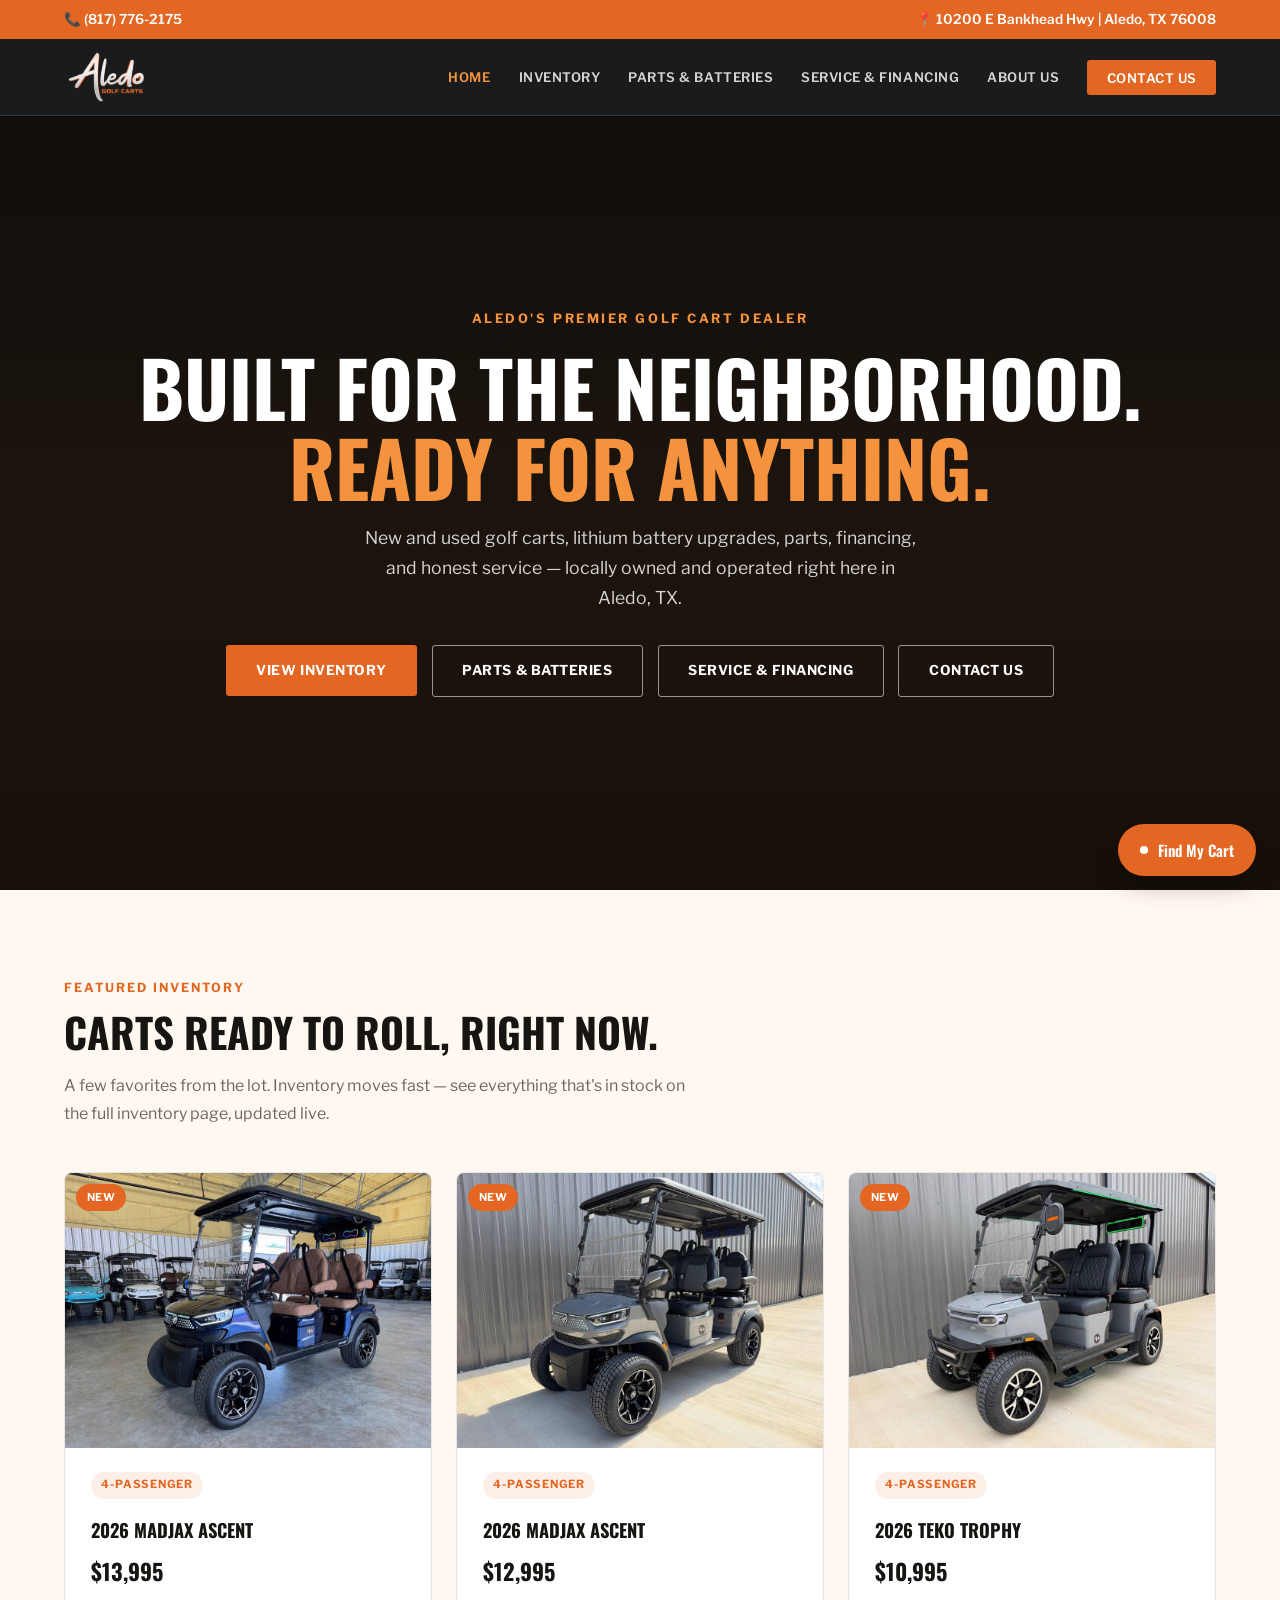
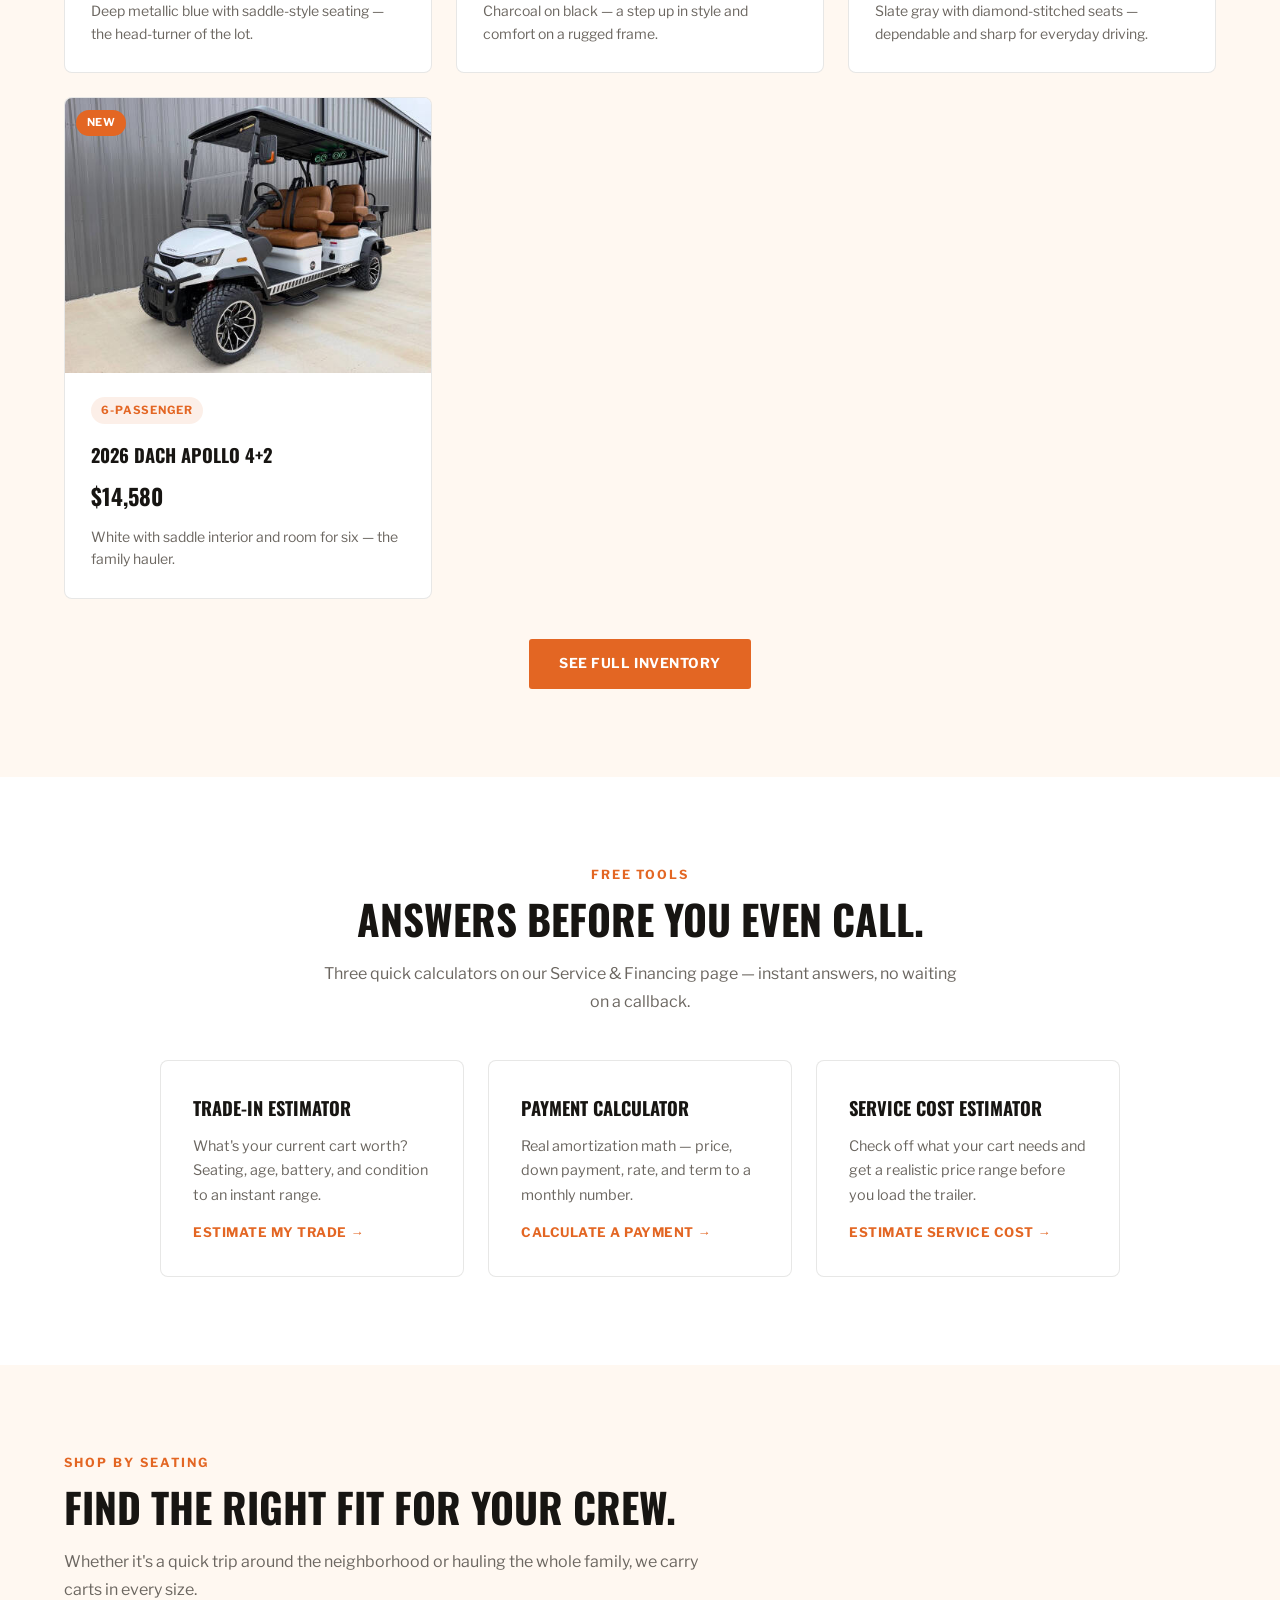
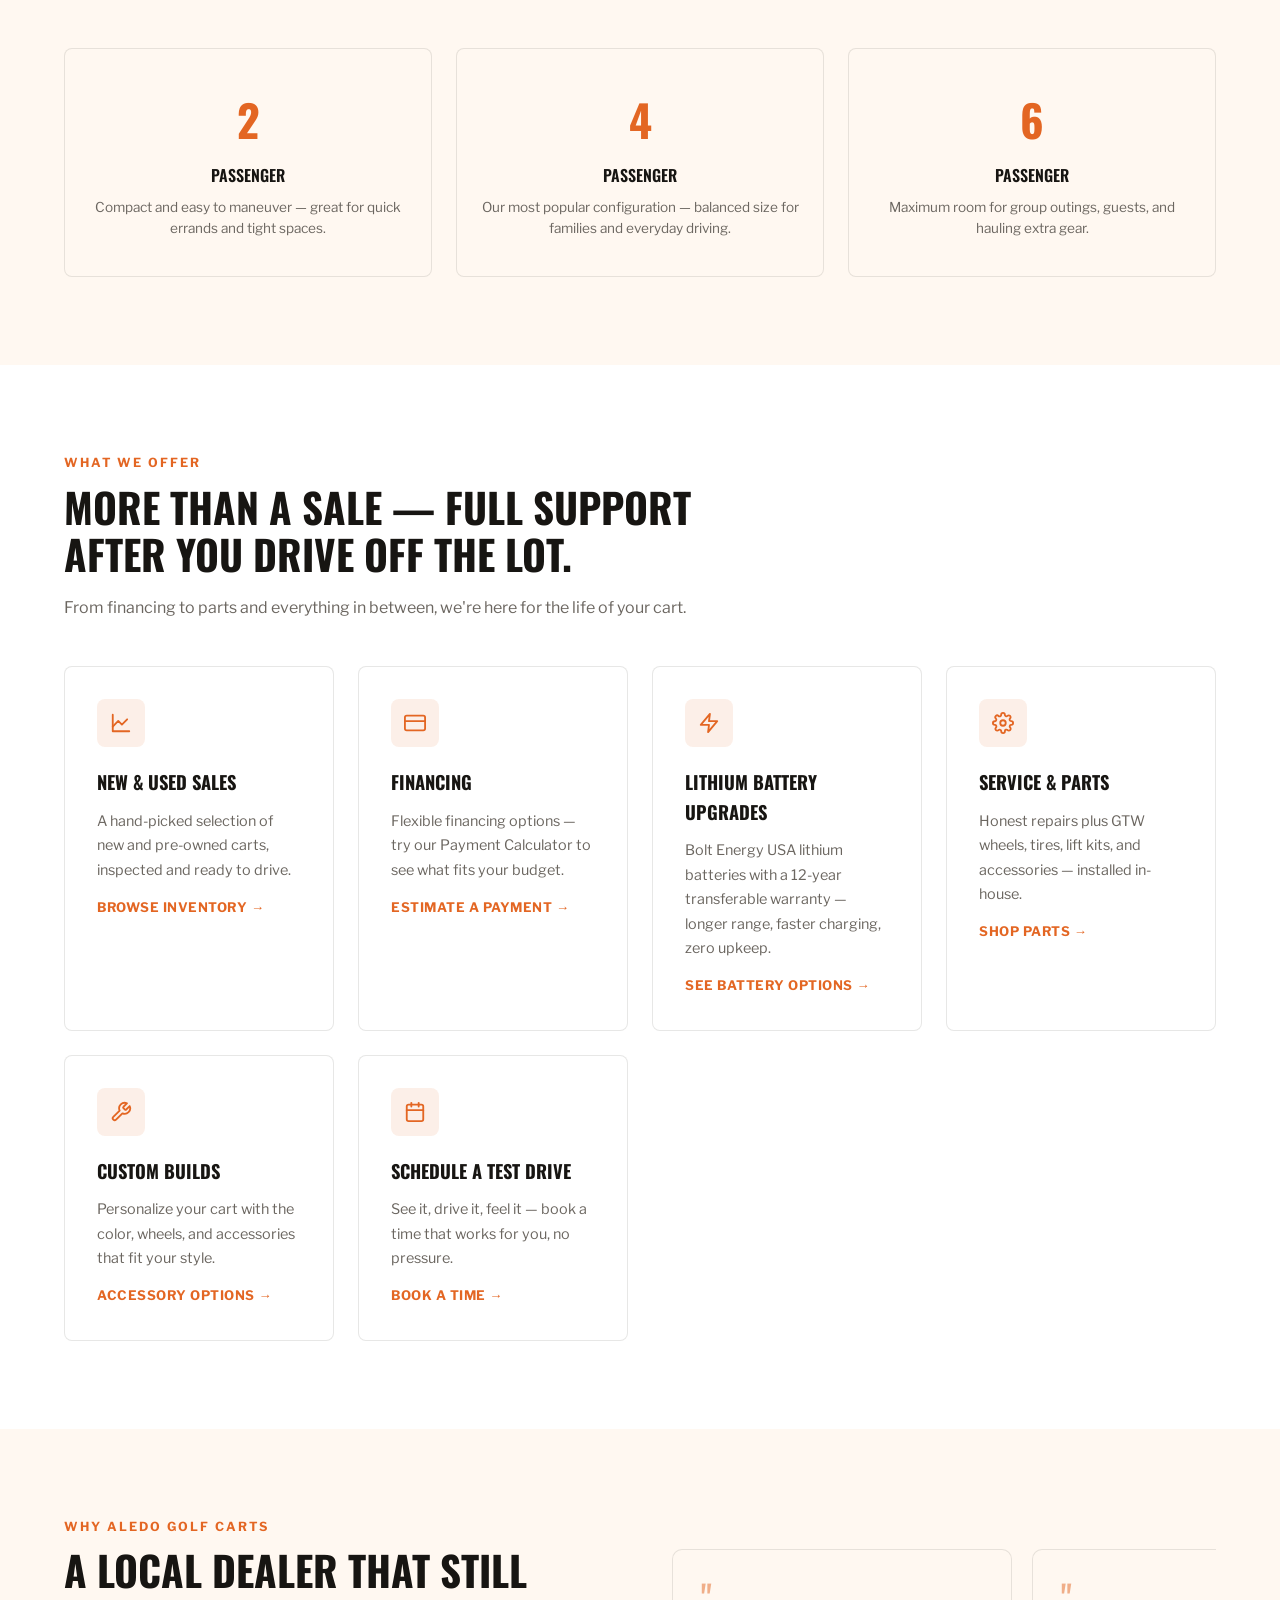
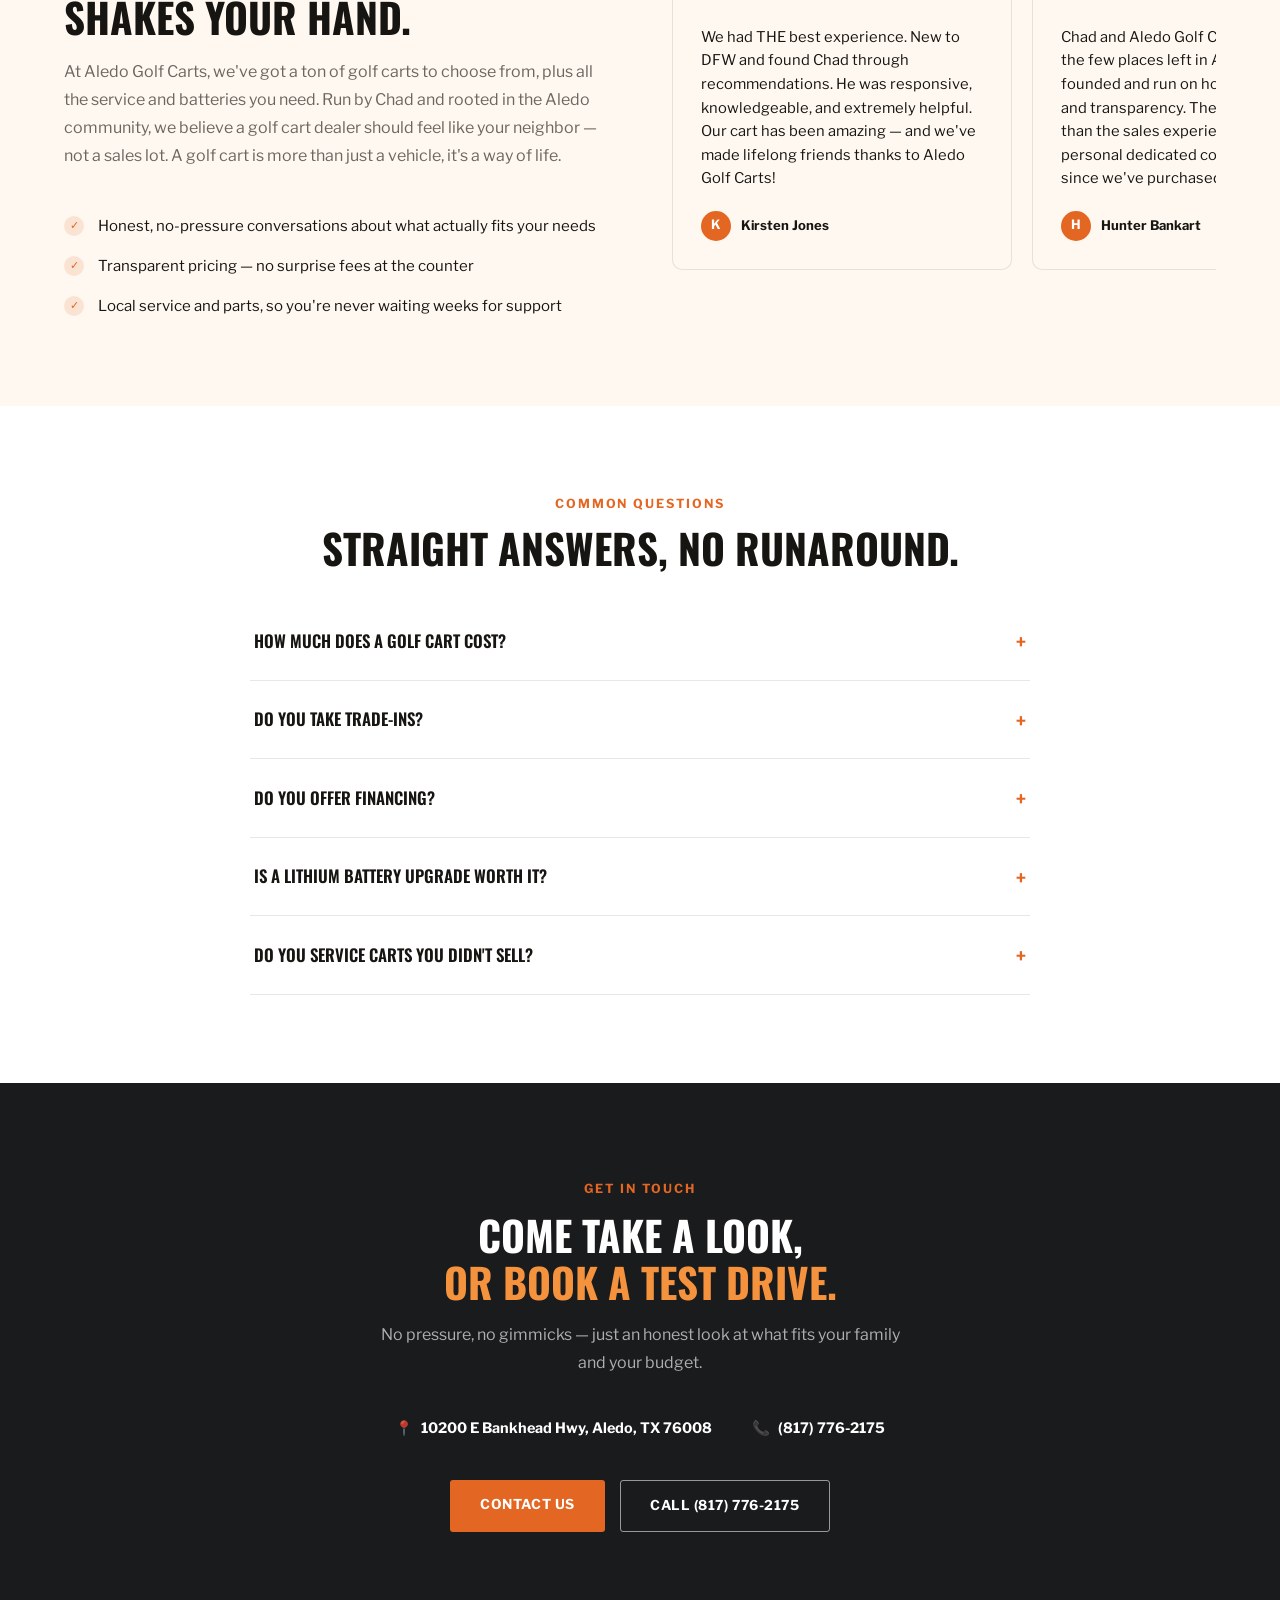
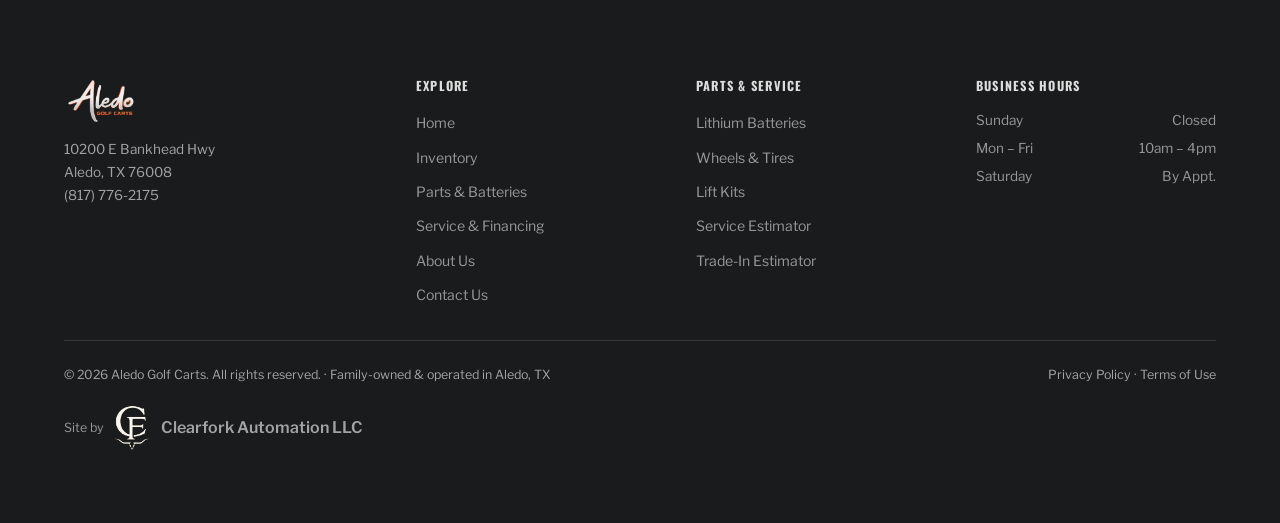
==== commit be6292a2: "Move the Clearfork credit clear of the Find My Cart button The credit sat at the end of the footer's" ====
--- a/index.html
+++ b/index.html
@@ -508,7 +508,11 @@
   </div>
   <div class="footer-bottom">
     <span>© <span id="footer-year">2026</span> Aledo Golf Carts. All rights reserved. · Family-owned &amp; operated in Aledo, TX</span>
-    <span><a href="privacy.html">Privacy Policy</a> · <a href="terms.html">Terms of Use</a> · Site by <span class="footer-credit"><a href="https://clearforkautomation.com" target="_blank" rel="noopener"><img src="assets/clearfork-logo.png" alt="Clearfork Automation LLC" />Clearfork Automation LLC</a></span></span>
+    <span><a href="privacy.html">Privacy Policy</a> · <a href="terms.html">Terms of Use</a></span>
+    <div class="footer-credit-row">
+      <span class="footer-credit-label">Site by</span>
+      <a class="footer-credit" href="https://clearforkautomation.com" target="_blank" rel="noopener"><img src="assets/clearfork-logo.png" alt="" />Clearfork Automation LLC</a>
+    </div>
   </div>
 </footer>
 
--- a/styles.css
+++ b/styles.css
@@ -443,6 +443,130 @@
   font-weight: 600;
   padding: 0.2rem 0.55rem;
   border-radius: 100px;
+  pointer-events: none;
+}
+
+/* The photo itself is the button that opens the full-size view. It sits
+   over the image but under the arrows, which are declared after it. */
+.photo-zoom {
+  position: absolute;
+  inset: 0;
+  width: 100%; height: 100%;
+  background: none;
+  border: 0;
+  padding: 0;
+  cursor: zoom-in;
+}
+.photo-zoom:focus-visible {
+  outline: 3px solid var(--orange);
+  outline-offset: -3px;
+}
+
+.cart-photo .photo-nav { z-index: 2; }
+
+.photo-dots {
+  position: absolute;
+  bottom: 0.65rem; left: 50%;
+  transform: translateX(-50%);
+  display: flex;
+  gap: 0.3rem;
+  pointer-events: none;
+}
+.photo-dot {
+  width: 6px; height: 6px;
+  border-radius: 50%;
+  background: rgba(255,255,255,0.55);
+  box-shadow: 0 0 3px rgba(0,0,0,0.5);
+  transition: background 0.2s, transform 0.2s;
+}
+.photo-dot.on { background: var(--orange); transform: scale(1.35); }
+
+/* On a touch screen the arrows are always visible; with a mouse they
+   appear on hover so they do not sit permanently over the cart. */
+@media (hover: hover) {
+  .cart-photo .photo-nav { opacity: 0; transition: opacity 0.2s, background 0.2s; }
+  .cart-card:hover .photo-nav,
+  .cart-photo:focus-within .photo-nav { opacity: 1; }
+}
+
+/* ---------- full-size photo viewer ---------- */
+
+.lightbox {
+  position: fixed;
+  inset: 0;
+  z-index: 1000;
+  display: none;
+  align-items: center;
+  justify-content: center;
+  background: rgba(14,13,11,0.94);
+  padding: clamp(0.75rem, 3vw, 2.5rem);
+}
+.lightbox.open { display: flex; }
+
+.lb-stage {
+  margin: 0;
+  max-width: 100%;
+  max-height: 100%;
+  display: flex;
+  align-items: center;
+  justify-content: center;
+}
+.lb-stage img {
+  max-width: 100%;
+  /* Leaves room for the caption bar so a tall photo cannot cover it. */
+  max-height: calc(100vh - 7rem);
+  width: auto; height: auto;
+  display: block;
+  border-radius: 6px;
+  box-shadow: 0 20px 60px rgba(0,0,0,0.5);
+}
+
+.lb-close, .lb-nav {
+  position: absolute;
+  background: rgba(255,255,255,0.1);
+  color: #fff;
+  border: none;
+  border-radius: 50%;
+  cursor: pointer;
+  display: flex;
+  align-items: center;
+  justify-content: center;
+  transition: background 0.2s;
+  /* Comfortably past the 44px minimum for a touch target. */
+  width: 48px; height: 48px;
+}
+.lb-close:hover, .lb-nav:hover { background: var(--orange); }
+.lb-close:focus-visible, .lb-nav:focus-visible { outline: 3px solid var(--orange); outline-offset: 3px; }
+
+.lb-close { top: 1rem; right: 1rem; font-size: 1.9rem; line-height: 1; }
+.lb-nav { top: 50%; transform: translateY(-50%); font-size: 1.6rem; }
+.lb-nav.prev { left: 1rem; }
+.lb-nav.next { right: 1rem; }
+
+.lb-bar {
+  position: absolute;
+  bottom: 1rem; left: 50%;
+  transform: translateX(-50%);
+  display: flex;
+  align-items: center;
+  gap: 0.9rem;
+  color: #fff;
+  background: rgba(0,0,0,0.5);
+  padding: 0.45rem 1.1rem;
+  border-radius: 100px;
+  font-size: 0.85rem;
+  max-width: calc(100% - 2rem);
+}
+.lb-title { font-weight: 600; white-space: nowrap; overflow: hidden; text-overflow: ellipsis; }
+.lb-count { opacity: 0.75; font-variant-numeric: tabular-nums; white-space: nowrap; }
+
+/* On a narrow screen the arrows would sit on top of the photo, so they
+   move down beside the caption instead. */
+@media (max-width: 560px) {
+  .lb-nav { top: auto; bottom: 1rem; transform: none; width: 44px; height: 44px; }
+  .lb-nav.prev { left: 0.75rem; }
+  .lb-nav.next { right: 0.75rem; }
+  .lb-stage img { max-height: calc(100vh - 9rem); }
 }
 
 .cart-badges { position: absolute; top: 0.7rem; left: 0.7rem; display: flex; gap: 0.4rem; }
@@ -843,12 +967,47 @@
 .footer-col a { color: rgba(255,255,255,0.55); text-decoration: none; font-size: 0.88rem; }
 .footer-col a:hover { color: var(--orange-2); }
 .footer-hours { display: flex; justify-content: space-between; font-size: 0.85rem; margin-bottom: 0.4rem; color: rgba(255,255,255,0.55); }
-.footer-bottom { border-top: 1px solid var(--line-dark); padding-top: 1.5rem; display: flex; justify-content: space-between; flex-wrap: wrap; gap: 0.75rem; font-size: 0.78rem; }
+.footer-bottom {
+  border-top: 1px solid var(--line-dark);
+  padding-top: 1.5rem;
+  display: flex;
+  justify-content: space-between;
+  flex-wrap: wrap;
+  gap: 0.75rem;
+  font-size: 0.78rem;
+  /* The "Find My Cart" button is fixed to the bottom-right of the
+     viewport, so it floats over whatever is in the footer's
+     bottom-right corner. Keeping the last row clear of it is why the
+     builder credit sits on its own line, on the left. */
+  padding-bottom: 2.5rem;
+}
 .footer-bottom a { color: rgba(255,255,255,0.6); text-decoration: none; }
 .footer-bottom a:hover { color: var(--orange-2); }
-.footer-credit { display: inline-flex; align-items: center; gap: 0.4rem; font-size: 1.05rem; vertical-align: middle; }
-.footer-credit img { height: 22px; width: auto; vertical-align: middle; }
-.footer-credit a { font-weight: 600; }
+
+.footer-credit-row {
+  flex: 1 1 100%;
+  display: flex;
+  align-items: center;
+  gap: 0.65rem;
+  margin-top: 0.5rem;
+}
+.footer-credit-label { color: rgba(255,255,255,0.55); }
+.footer-credit {
+  display: inline-flex;
+  align-items: center;
+  gap: 0.6rem;
+  font-size: 1rem;
+  font-weight: 600;
+}
+.footer-credit img { height: 46px; width: auto; }
+.footer-credit:hover img { opacity: 0.85; }
+
+/* On a narrow screen the credit runs the full width, so left and right
+   no longer separate it from the floating button — the clearance has to
+   come from below instead. */
+@media (max-width: 720px) {
+  .footer-bottom { padding-bottom: 5.5rem; }
+}
 
 /* ── TCPA CONSENT ── */
 .consent-row {
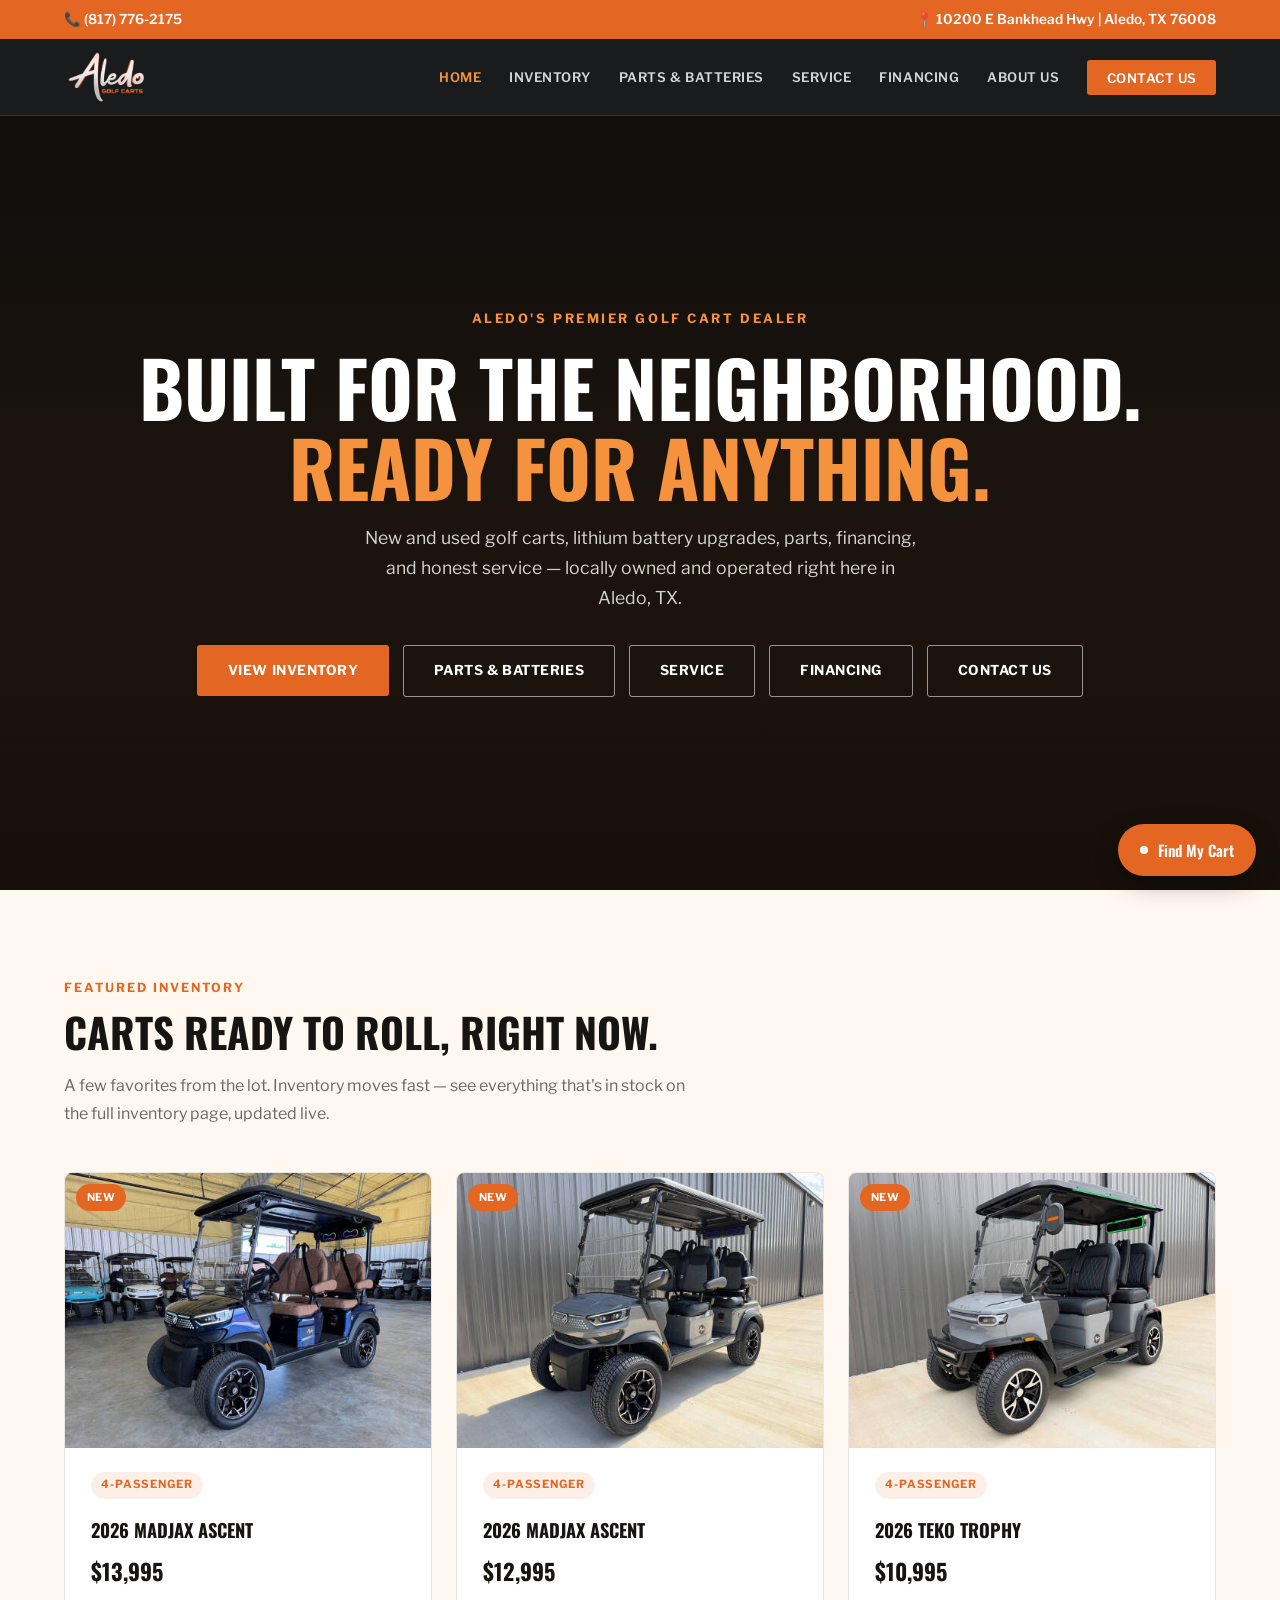
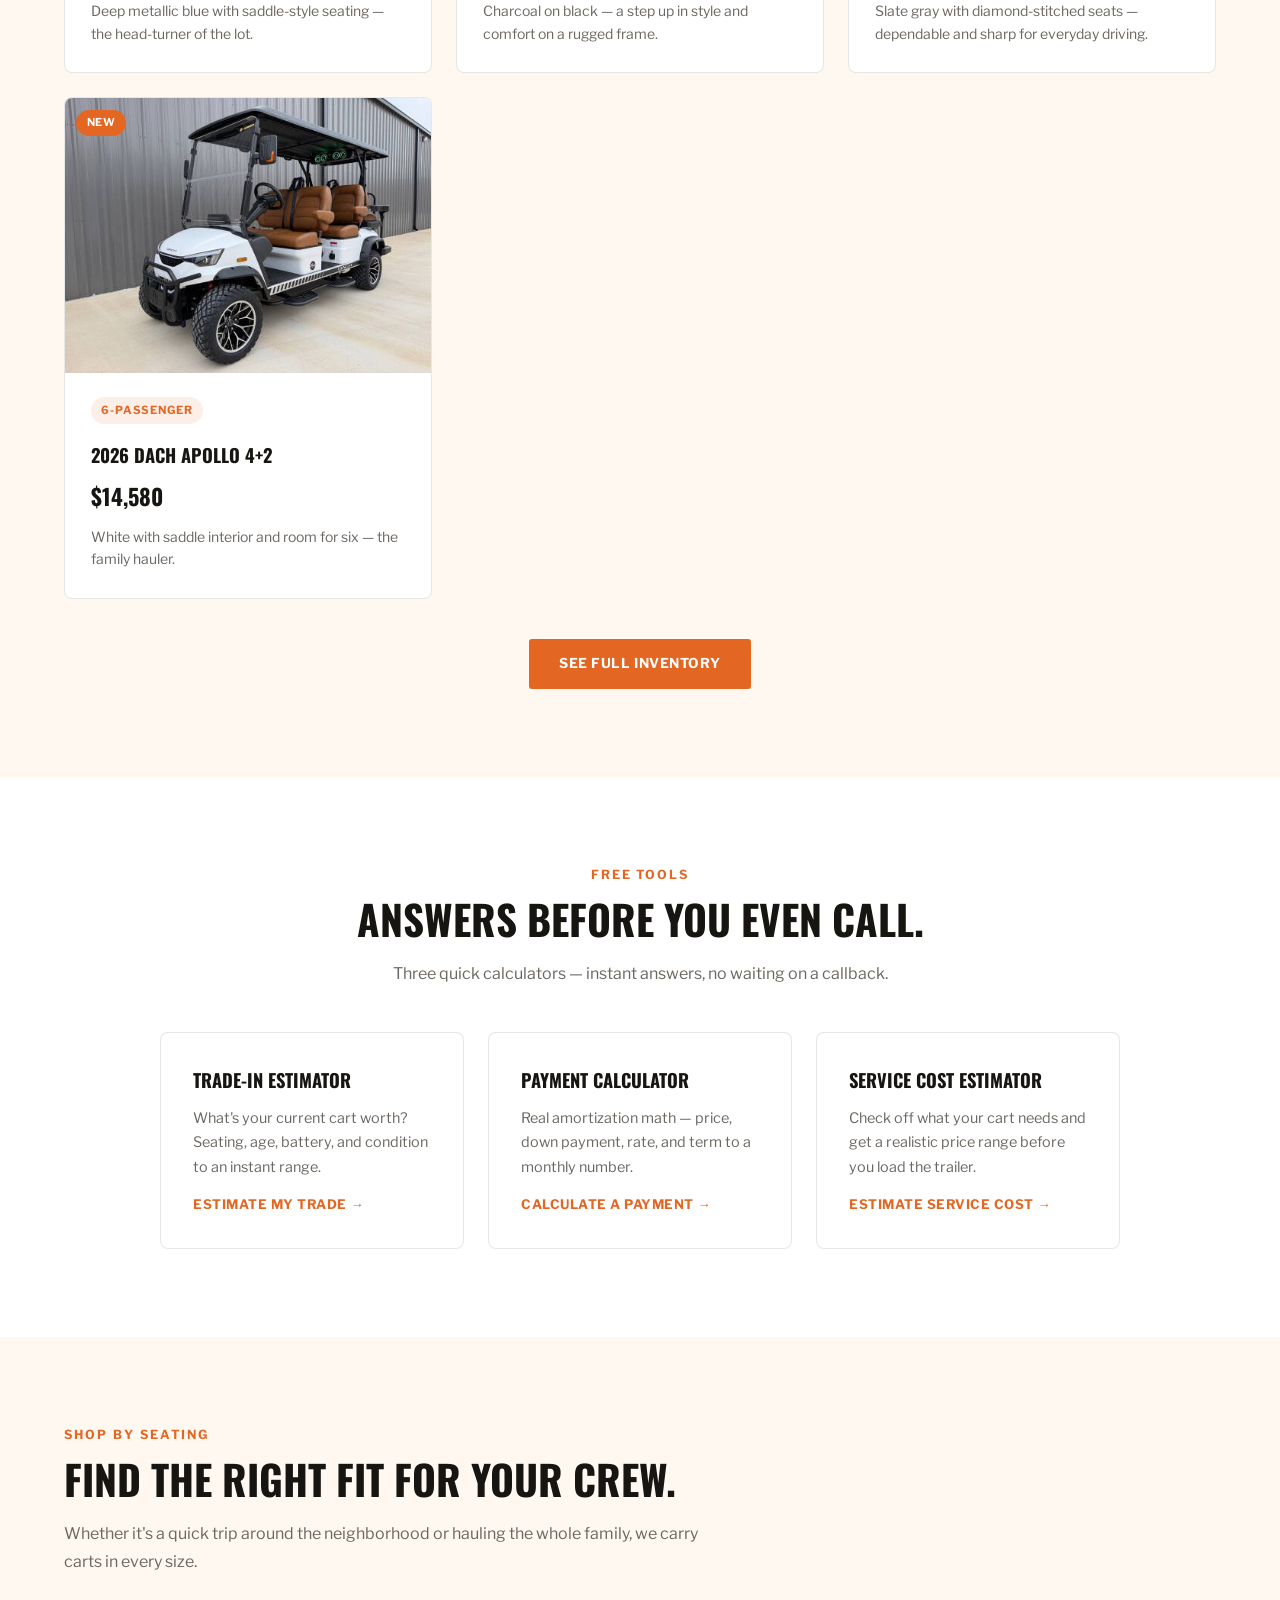
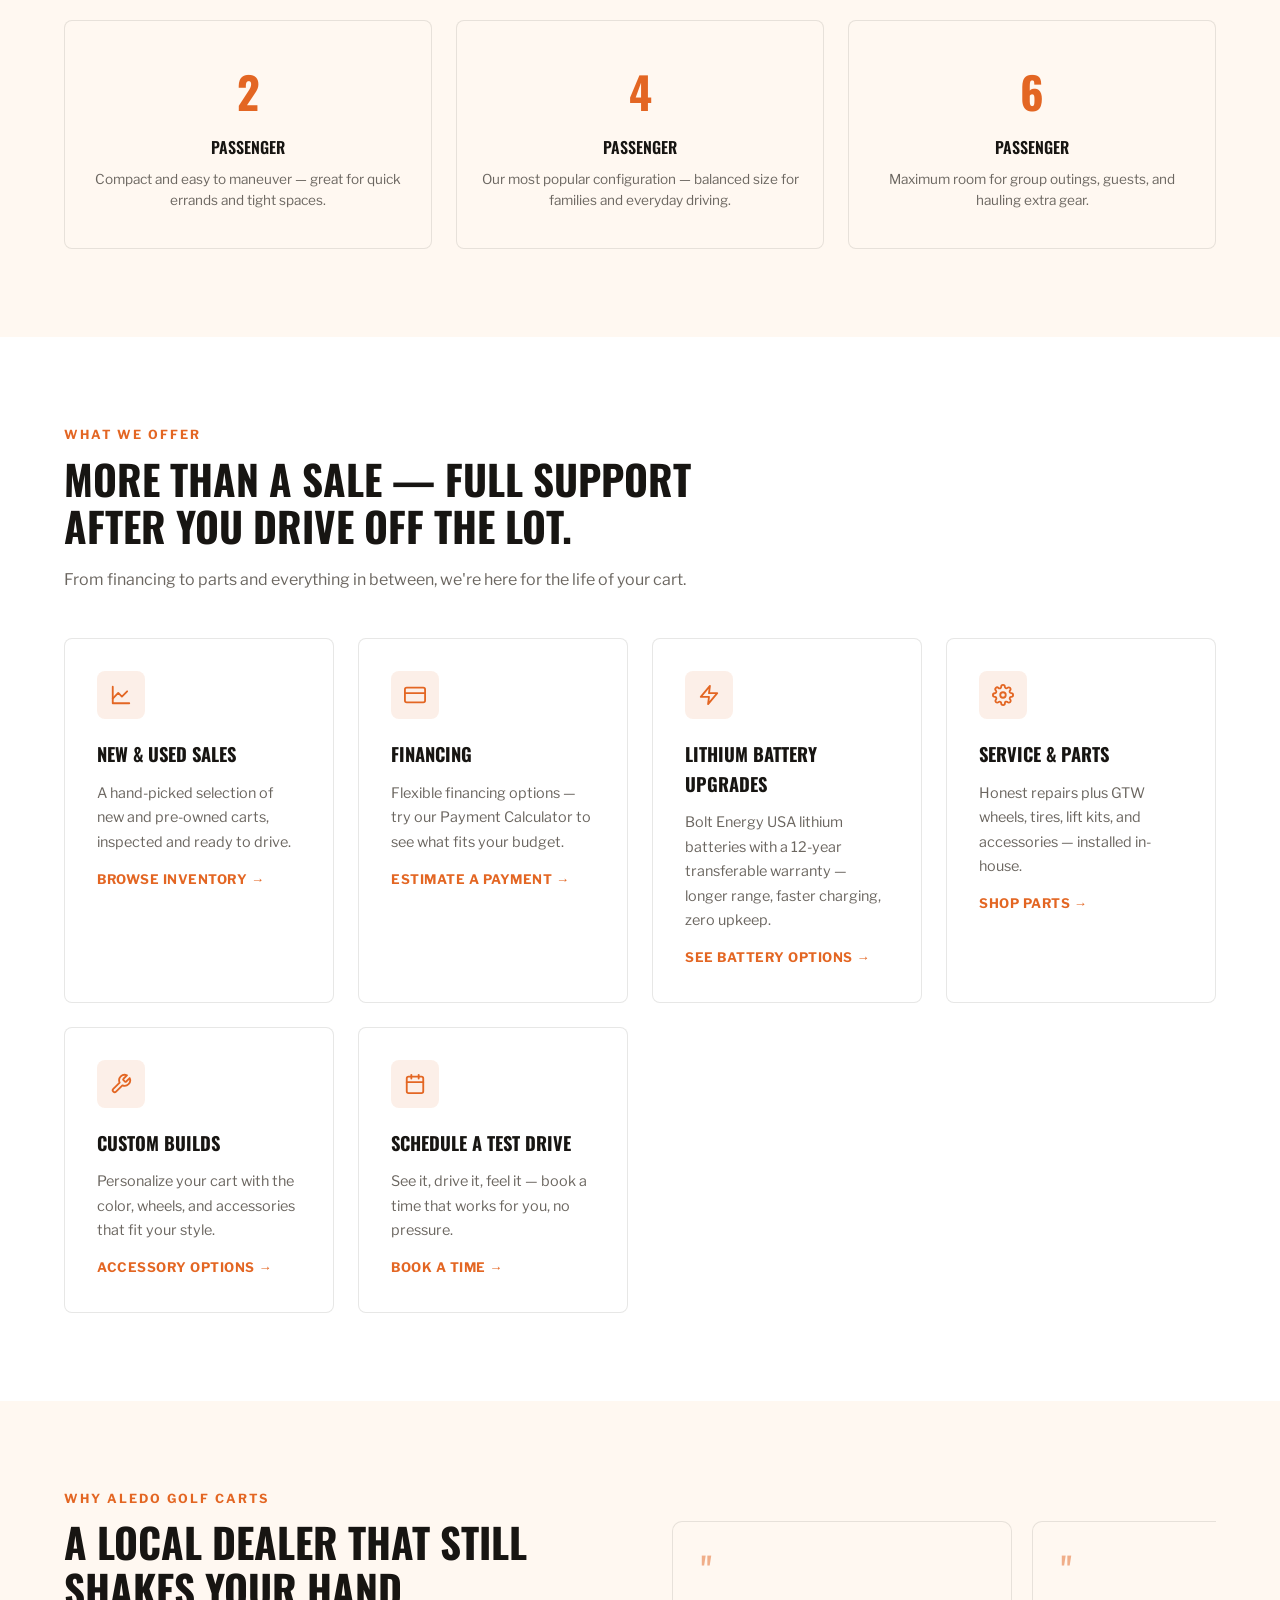
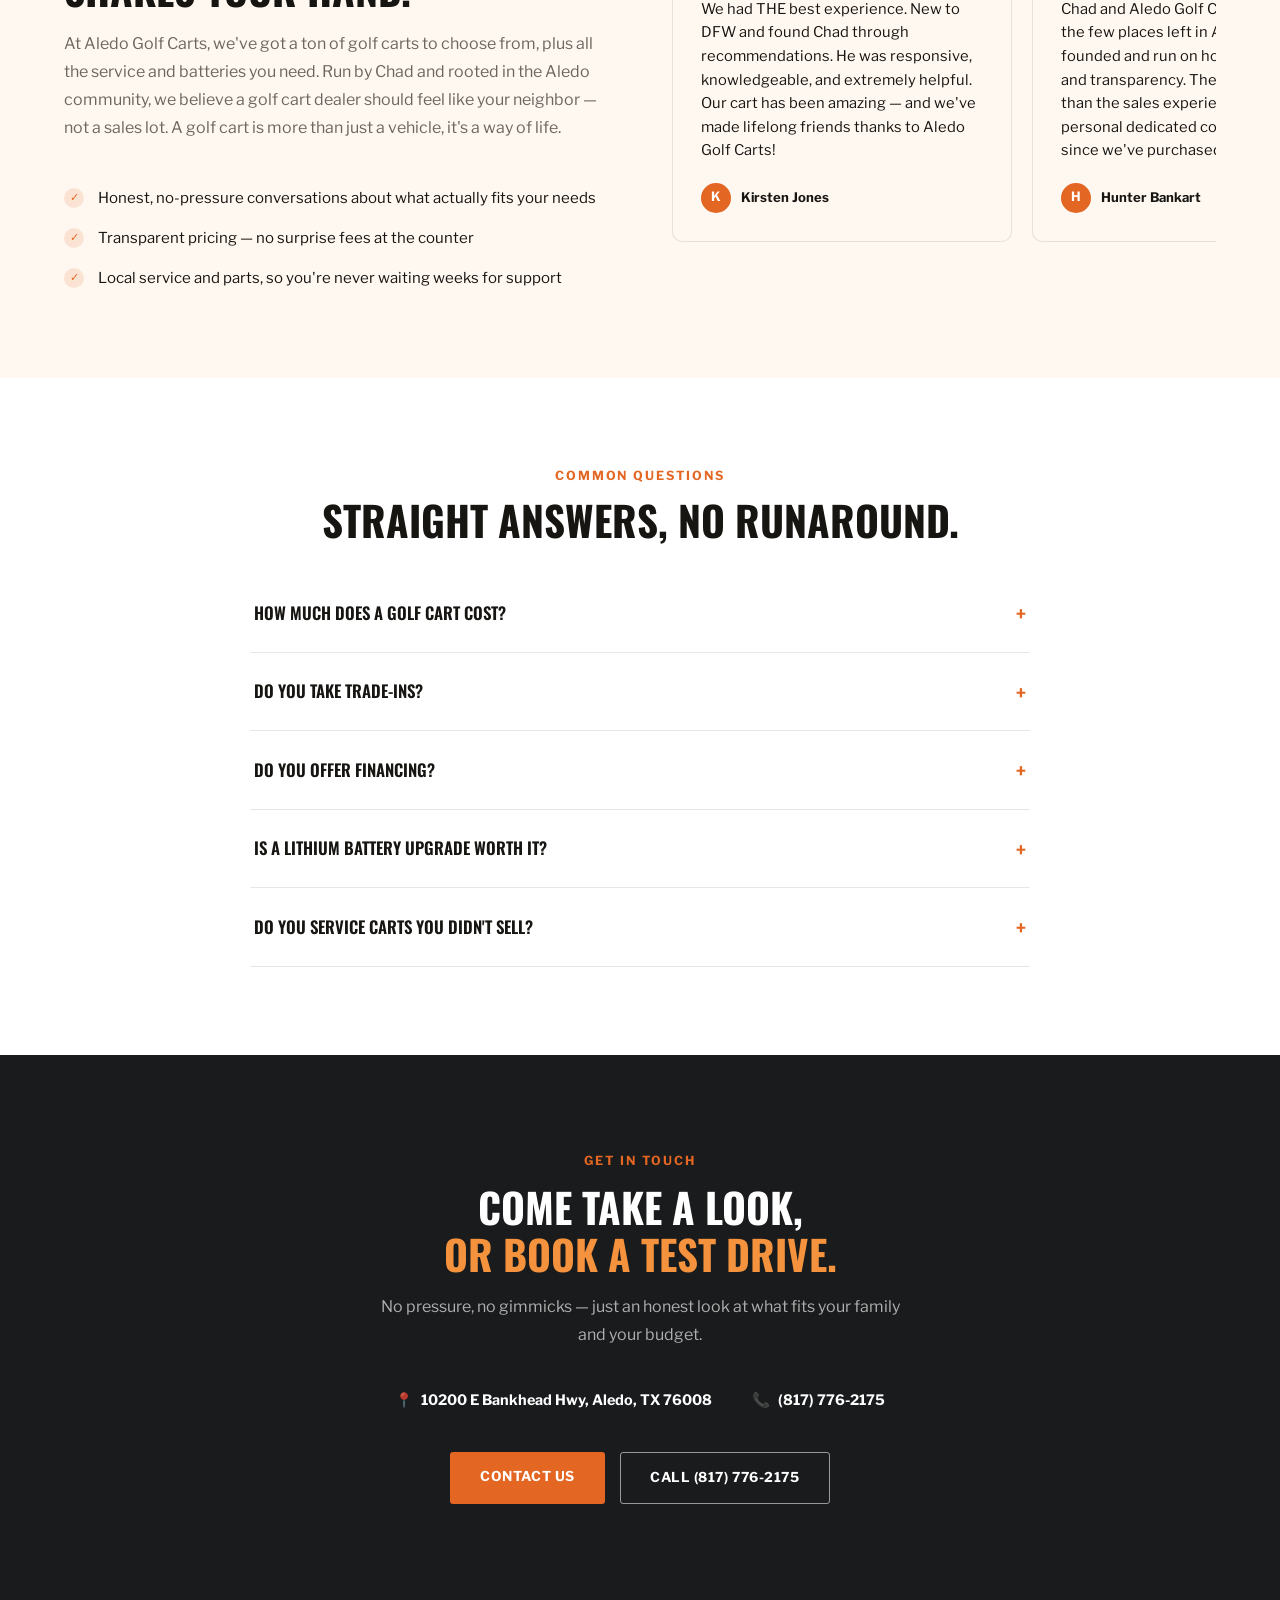
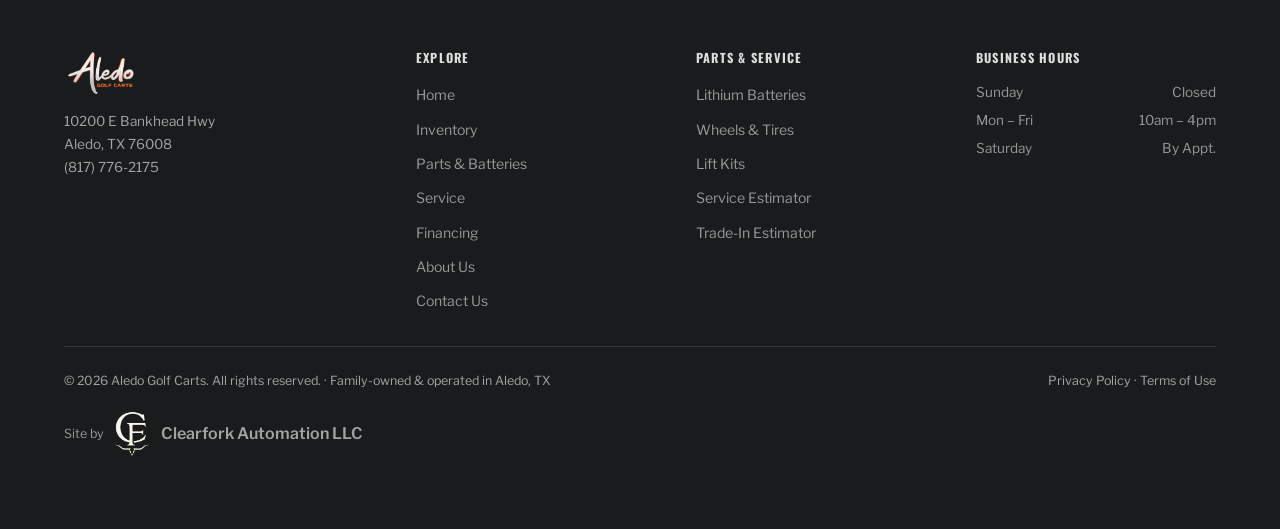
==== commit 1c18e4c9: "Give every cart its own page, and split service from financing Two changes that both make the site e" ====
--- a/index.html
+++ b/index.html
@@ -183,7 +183,8 @@
     <li><a href="index.html" class="active">Home</a></li>
     <li><a href="inventory.html">Inventory</a></li>
     <li><a href="parts.html">Parts &amp; Batteries</a></li>
-    <li><a href="service-financing.html">Service &amp; Financing</a></li>
+    <li><a href="service.html">Service</a></li>
+    <li><a href="financing.html">Financing</a></li>
     <li><a href="about.html">About Us</a></li>
     <li><a href="contact.html" class="nav-cta">Contact Us</a></li>
   </ul>
@@ -208,7 +209,8 @@
     <div class="hero-actions">
       <a href="inventory.html" class="btn-primary">View Inventory</a>
       <a href="parts.html" class="btn-outline">Parts &amp; Batteries</a>
-      <a href="service-financing.html" class="btn-outline">Service &amp; Financing</a>
+      <a href="service.html" class="btn-outline">Service</a>
+      <a href="financing.html" class="btn-outline">Financing</a>
       <a href="contact.html" class="btn-outline">Contact Us</a>
     </div>
   </div>
@@ -269,20 +271,20 @@
   <div class="section-head-center">
     <span class="section-eyebrow">Free Tools</span>
     <h2 class="section-title" style="margin-left:auto;margin-right:auto;">Answers before you even call.</h2>
-    <p class="section-intro">Three quick calculators on our Service &amp; Financing page — instant answers, no waiting on a callback.</p>
+    <p class="section-intro">Three quick calculators — instant answers, no waiting on a callback.</p>
   </div>
   <div class="services-grid" style="max-width:960px;margin:0 auto;">
-    <a class="service-card fade-up" href="service-financing.html?tool=tradein#tools">
+    <a class="service-card fade-up" href="financing.html?tool=tradein#tools">
       <h3>Trade-In Estimator</h3>
       <p>What's your current cart worth? Seating, age, battery, and condition to an instant range.</p>
       <span class="sc-link">Estimate my trade →</span>
     </a>
-    <a class="service-card fade-up" href="service-financing.html?tool=finance#tools">
+    <a class="service-card fade-up" href="financing.html#tools">
       <h3>Payment Calculator</h3>
       <p>Real amortization math — price, down payment, rate, and term to a monthly number.</p>
       <span class="sc-link">Calculate a payment →</span>
     </a>
-    <a class="service-card fade-up" href="service-financing.html?tool=service#tools">
+    <a class="service-card fade-up" href="service.html#estimator">
       <h3>Service Cost Estimator</h3>
       <p>Check off what your cart needs and get a realistic price range before you load the trailer.</p>
       <span class="sc-link">Estimate service cost →</span>
@@ -330,7 +332,7 @@
       <p>A hand-picked selection of new and pre-owned carts, inspected and ready to drive.</p>
       <span class="sc-link">Browse inventory →</span>
     </a>
-    <a class="service-card fade-up" href="service-financing.html?tool=finance#tools">
+    <a class="service-card fade-up" href="financing.html#tools">
       <div class="service-icon">
         <svg width="22" height="22" viewBox="0 0 24 24" fill="none" stroke="currentColor" stroke-width="2" stroke-linecap="round" stroke-linejoin="round"><rect x="1" y="4" width="22" height="16" rx="2"/><line x1="1" y1="10" x2="23" y2="10"/></svg>
       </div>
@@ -434,15 +436,15 @@
   <div class="faq" style="margin-top:2rem;">
     <details>
       <summary>How much does a golf cart cost?</summary>
-      <p>New four-passenger carts typically start around $10,995 and six-passenger models around $14,500; used carts vary with age and condition. Try the <a href="service-financing.html?tool=finance#tools">payment calculator</a> to see monthly numbers, or check the <a href="inventory.html">current inventory</a> for live pricing.</p>
+      <p>New four-passenger carts typically start around $10,995 and six-passenger models around $14,500; used carts vary with age and condition. Try the <a href="financing.html#tools">payment calculator</a> to see monthly numbers, or check the <a href="inventory.html">current inventory</a> for live pricing.</p>
     </details>
     <details>
       <summary>Do you take trade-ins?</summary>
-      <p>Yes — most carts qualify. The <a href="service-financing.html?tool=tradein#tools">trade-in estimator</a> gives you an instant ballpark, and we confirm an exact number when you bring the cart by.</p>
+      <p>Yes — most carts qualify. The <a href="financing.html?tool=tradein#tools">trade-in estimator</a> gives you an instant ballpark, and we confirm an exact number when you bring the cart by.</p>
     </details>
     <details>
       <summary>Do you offer financing?</summary>
-      <p>Yes, flexible financing on approved credit. Run any price through the <a href="service-financing.html?tool=finance#tools">payment calculator</a> to see what a monthly payment looks like before you ever talk to a lender.</p>
+      <p>Yes, flexible financing on approved credit. Run any price through the <a href="financing.html#tools">payment calculator</a> to see what a monthly payment looks like before you ever talk to a lender.</p>
     </details>
     <details>
       <summary>Is a lithium battery upgrade worth it?</summary>
@@ -450,7 +452,7 @@
     </details>
     <details>
       <summary>Do you service carts you didn't sell?</summary>
-      <p>Absolutely — batteries, tires, brakes, electrical, and routine maintenance on most makes and models. The <a href="service-financing.html?tool=service#tools">service estimator</a> gives you a ballpark before you load up the trailer.</p>
+      <p>Absolutely — batteries, tires, brakes, electrical, and routine maintenance on most makes and models. The <a href="service.html#estimator">service estimator</a> gives you a ballpark before you load up the trailer.</p>
     </details>
   </div>
 </section>
@@ -484,7 +486,8 @@
         <li><a href="index.html">Home</a></li>
         <li><a href="inventory.html">Inventory</a></li>
         <li><a href="parts.html">Parts &amp; Batteries</a></li>
-        <li><a href="service-financing.html">Service &amp; Financing</a></li>
+        <li><a href="service.html">Service</a></li>
+        <li><a href="financing.html">Financing</a></li>
         <li><a href="about.html">About Us</a></li>
         <li><a href="contact.html">Contact Us</a></li>
       </ul>
@@ -495,8 +498,8 @@
         <li><a href="parts.html#batteries">Lithium Batteries</a></li>
         <li><a href="parts.html#accessories">Wheels &amp; Tires</a></li>
         <li><a href="parts.html#accessories">Lift Kits</a></li>
-        <li><a href="service-financing.html?tool=service#tools">Service Estimator</a></li>
-        <li><a href="service-financing.html?tool=tradein#tools">Trade-In Estimator</a></li>
+        <li><a href="service.html#estimator">Service Estimator</a></li>
+        <li><a href="financing.html?tool=tradein#tools">Trade-In Estimator</a></li>
       </ul>
     </div>
     <div class="footer-col">
@@ -533,6 +536,7 @@
 </div>
 
 <script src="site.js" defer></script>
+<script src="photo-viewer.js" defer></script>
 <script src="inventory.js" defer></script>
 <script>
   /* ───────── DECISION-TREE CHAT BOT ───────── */
@@ -690,8 +694,8 @@
       } else if (type === 'finance') {
         title = 'Financing made easy';
         text = s.picked
-          ? "Great — use the <a href='service-financing.html?tool=finance#tools' style='color:var(--orange);'>Payment Calculator</a> to see estimated monthly payments, then give us a call to lock in your rate."
-          : "No problem — browse our inventory first, then use the <a href='service-financing.html?tool=finance#tools' style='color:var(--orange);'>Payment Calculator</a> to see what fits your budget before you decide.";
+          ? "Great — use the <a href='financing.html#tools' style='color:var(--orange);'>Payment Calculator</a> to see estimated monthly payments, then give us a call to lock in your rate."
+          : "No problem — browse our inventory first, then use the <a href='financing.html#tools' style='color:var(--orange);'>Payment Calculator</a> to see what fits your budget before you decide.";
       } else if (type === 'service') {
         const blurbs = {
           battery: "Sounds like it's time for a battery check — could be a simple charge issue or a full replacement.",
@@ -701,7 +705,7 @@
           custom: "We love custom builds — accessories, lift kits, paint, you name it.",
         };
         title = 'Let’s get that fixed';
-        text = (blurbs[s.issue] || "We can help with that.") + " Try the <a href='service-financing.html?tool=service#tools' style='color:var(--orange);'>Service Cost Estimator</a> for a ballpark, or schedule a time below.";
+        text = (blurbs[s.issue] || "We can help with that.") + " Try the <a href='service.html#estimator' style='color:var(--orange);'>Service Cost Estimator</a> for a ballpark, or schedule a time below.";
       } else if (type === 'lithium') {
         title = 'Go lithium';
         text = s.battery === 'lithium'
--- a/styles.css
+++ b/styles.css
@@ -939,6 +939,30 @@
 .contact-form textarea:focus { border-color: var(--orange); }
 
 .contact-note { font-size: 0.8rem; color: rgba(255,255,255,0.4); }
+
+/* The service request form asks for more than a name and a number, so it
+   gets more room and is broken into labelled groups — ten fields in one
+   undifferentiated block is what makes people abandon a form. */
+.contact-form.form-wide { max-width: 780px; }
+
+.form-legend {
+  flex: 1 1 100%;
+  text-align: left;
+  font-family: 'Oswald', sans-serif;
+  font-size: 0.78rem;
+  text-transform: uppercase;
+  letter-spacing: 0.1em;
+  color: var(--orange-2);
+  margin-top: 0.75rem;
+}
+.form-legend:first-child { margin-top: 0; }
+
+/* Half-width on a roomy form, full width once it stacks. */
+.contact-form .field-half { flex: 1 1 calc(50% - 0.5rem); min-width: 200px; }
+
+/* Without this the browser draws a black calendar icon on a black
+   field, and the control looks empty until you click it. */
+.contact-form input[type="date"] { color-scheme: dark; }
 
 .contact-details {
   display: flex;
@@ -1130,6 +1154,148 @@
 .bot-crumbs { font-size: 0.75rem; color: var(--gray); margin-bottom: 0.9rem; }
 .bot-crumbs button { background:none;border:none;color:var(--orange);font-weight:700;cursor:pointer;font-size:0.75rem;padding:0; }
 
+/* ── SINGLE CART PAGE ── */
+.cart-detail {
+  display: grid;
+  grid-template-columns: 1.15fr 0.85fr;
+  gap: 3rem;
+  align-items: start;
+  max-width: 1200px;
+  margin: 0 auto;
+}
+
+.cd-stage {
+  position: relative;
+  aspect-ratio: 4 / 3;
+  background: var(--cream);
+  border: 1px solid var(--line);
+  border-radius: 10px;
+  overflow: hidden;
+  display: flex;
+  align-items: center;
+  justify-content: center;
+}
+.cd-stage img.cd-photo { width: 100%; height: 100%; object-fit: cover; display: block; }
+.cd-stage img.cart-placeholder { width: 40%; height: auto; opacity: 0.45; object-fit: contain; }
+
+/* The whole photo opens the full-size view, same as on a grid card. */
+.cd-zoom {
+  position: absolute;
+  inset: 0;
+  background: none;
+  border: 0;
+  cursor: zoom-in;
+  padding: 0;
+}
+.cd-zoom:focus-visible { outline: 3px solid var(--orange); outline-offset: -3px; }
+.cd-stage .photo-nav { z-index: 2; opacity: 1; }
+
+.cd-thumbs {
+  display: grid;
+  grid-template-columns: repeat(auto-fill, minmax(84px, 1fr));
+  gap: 0.55rem;
+  margin-top: 0.7rem;
+}
+.cd-thumb {
+  aspect-ratio: 4 / 3;
+  border: 2px solid transparent;
+  border-radius: 7px;
+  overflow: hidden;
+  padding: 0;
+  background: var(--cream);
+  cursor: pointer;
+  transition: border-color 0.2s;
+}
+.cd-thumb img { width: 100%; height: 100%; object-fit: cover; display: block; }
+.cd-thumb:hover { border-color: var(--orange-2); }
+.cd-thumb.on { border-color: var(--orange); }
+
+.cd-info .cart-badges { position: static; margin-bottom: 0.9rem; }
+.cd-info h1 { font-size: 2rem; line-height: 1.15; margin-bottom: 0.6rem; }
+.cd-price {
+  font-family: 'Oswald', sans-serif;
+  font-size: 2.1rem;
+  font-weight: 700;
+  color: var(--ink);
+  line-height: 1;
+  margin-bottom: 0.35rem;
+}
+.cd-price span { font-size: 1rem; font-weight: 400; color: var(--gray); }
+.cd-price-note { font-size: 0.8rem; color: var(--gray); margin-bottom: 1.5rem; }
+.cd-price-note a { color: var(--orange); }
+
+.cd-specs {
+  border-top: 1px solid var(--line);
+  margin-bottom: 1.5rem;
+}
+.cd-spec {
+  display: flex;
+  justify-content: space-between;
+  gap: 1.5rem;
+  padding: 0.7rem 0.2rem;
+  border-bottom: 1px solid var(--line);
+  font-size: 0.9rem;
+}
+.cd-spec dt { color: var(--gray); }
+.cd-spec dd { font-weight: 600; text-align: right; }
+
+.cd-desc { color: var(--gray); font-size: 0.95rem; line-height: 1.8; margin-bottom: 1.75rem; max-width: 60ch; }
+
+.cd-actions { display: flex; flex-direction: column; gap: 0.7rem; }
+.cd-actions .btn-primary,
+.cd-actions .btn-outline-dark { text-align: center; justify-content: center; }
+.cd-sold-note {
+  background: var(--cream);
+  border: 1px solid var(--line);
+  border-left: 3px solid #9C2B18;
+  border-radius: 6px;
+  padding: 1rem 1.2rem;
+  font-size: 0.88rem;
+  color: var(--gray);
+  line-height: 1.7;
+  margin-bottom: 1.25rem;
+}
+
+.cd-reassure {
+  list-style: none;
+  margin-top: 1.75rem;
+  display: flex;
+  flex-direction: column;
+  gap: 0.5rem;
+}
+.cd-reassure li { font-size: 0.85rem; color: var(--gray); display: flex; gap: 0.55rem; align-items: flex-start; }
+.cd-reassure li::before { content: '✓'; color: var(--orange); font-weight: 700; flex-shrink: 0; }
+
+/* Shown until the cart's data is in hand, and in place of it when the
+   feed cannot be reached or the address names a cart that is gone. */
+.cd-message {
+  max-width: 640px;
+  margin: 0 auto;
+  text-align: center;
+  padding: 3rem 1rem;
+  color: var(--gray);
+}
+.cd-message h1 { font-size: 1.5rem; color: var(--ink); margin-bottom: 0.75rem; }
+.cd-message p { margin-bottom: 1.5rem; }
+
+@media (max-width: 900px) {
+  .cart-detail { grid-template-columns: 1fr; gap: 2rem; }
+  .cd-info h1 { font-size: 1.6rem; }
+  .cd-price { font-size: 1.75rem; }
+
+  /* Stacked, the thumbnails sit between the photo and the price. A grid
+     of them would be several rows deep and push the price off the
+     screen, so on a phone they become one row that scrolls sideways. */
+  .cd-thumbs {
+    display: flex;
+    overflow-x: auto;
+    scrollbar-width: none;
+    -webkit-overflow-scrolling: touch;
+  }
+  .cd-thumbs::-webkit-scrollbar { display: none; }
+  .cd-thumb { flex: 0 0 78px; }
+}
+
 /* ── ANIMATIONS ── */
 @media (prefers-reduced-motion: no-preference) {
   .fade-up {
@@ -1148,7 +1314,21 @@
   .footer-grid { grid-template-columns: 1fr 1fr; }
 }
 
-@media (max-width: 760px) {
+/* ── NAV BREAKPOINT ──
+   Seven items since service and financing split into their own pages.
+   Laid out end to end they need about 940px next to the logo, so the
+   menu collapses at 960 rather than the old 760 — below that the row
+   wrapped onto two lines. The band just above it gets tighter spacing
+   so the last item never touches the logo.
+
+   Only the navigation moves; the other 760px rules on this page are
+   about content and stay where they are. */
+@media (max-width: 1080px) and (min-width: 961px) {
+  .nav-links { gap: 1.05rem; }
+  .nav-cta { padding: 0.55rem 0.9rem; }
+}
+
+@media (max-width: 960px) {
   .nav-toggle { display: flex; }
   .nav-links {
     display: none;
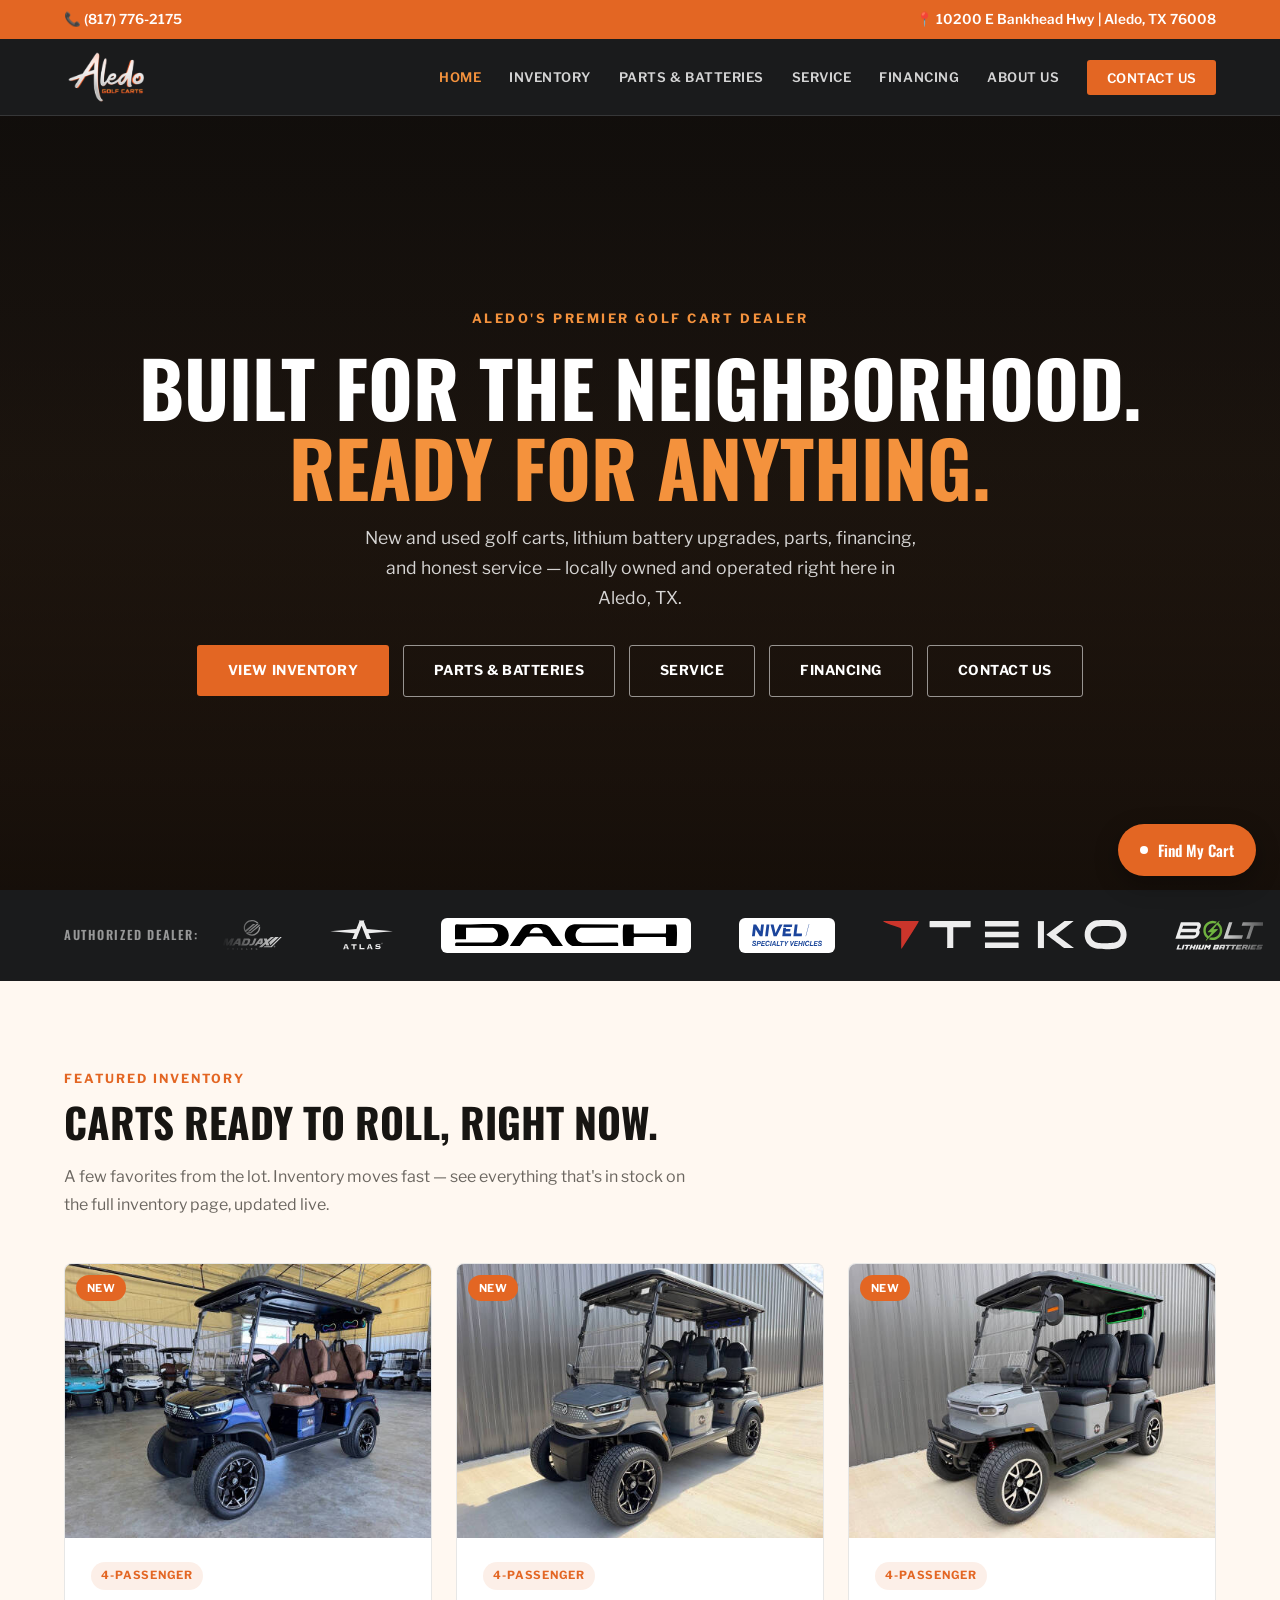
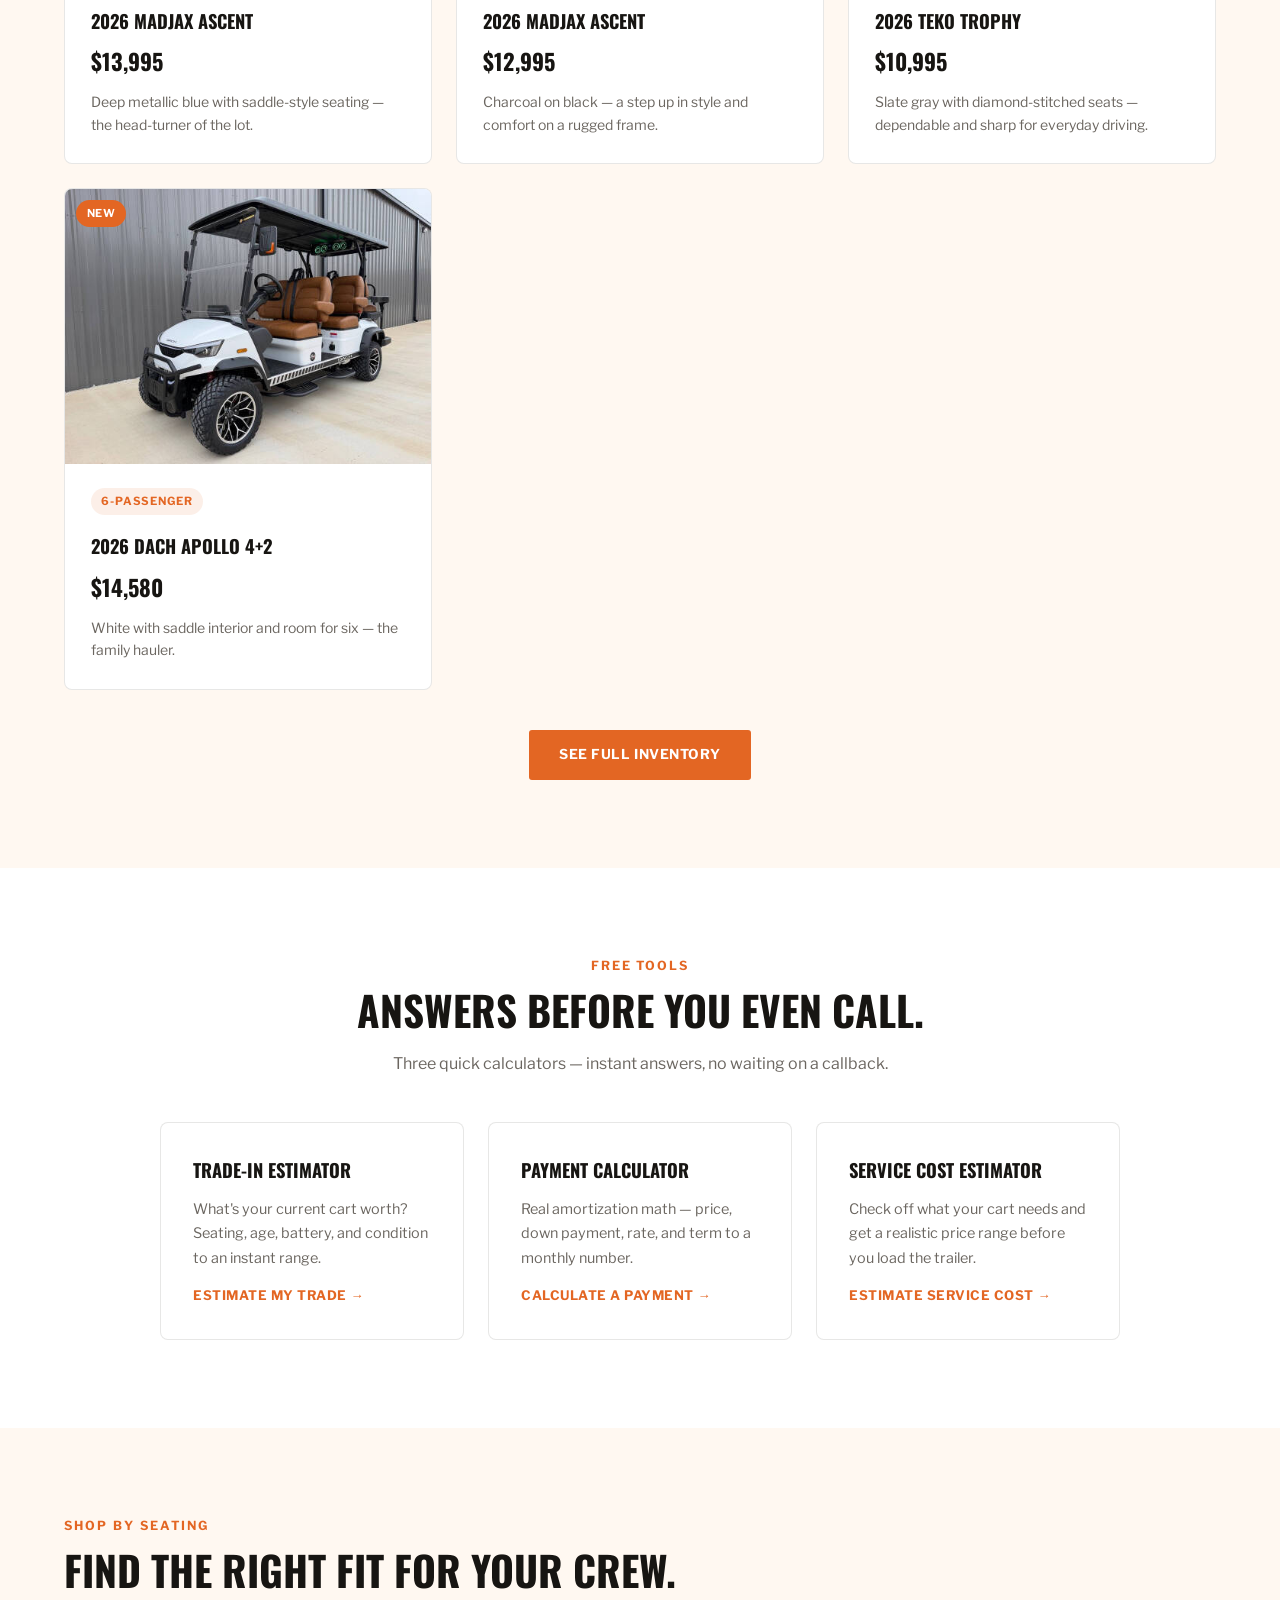
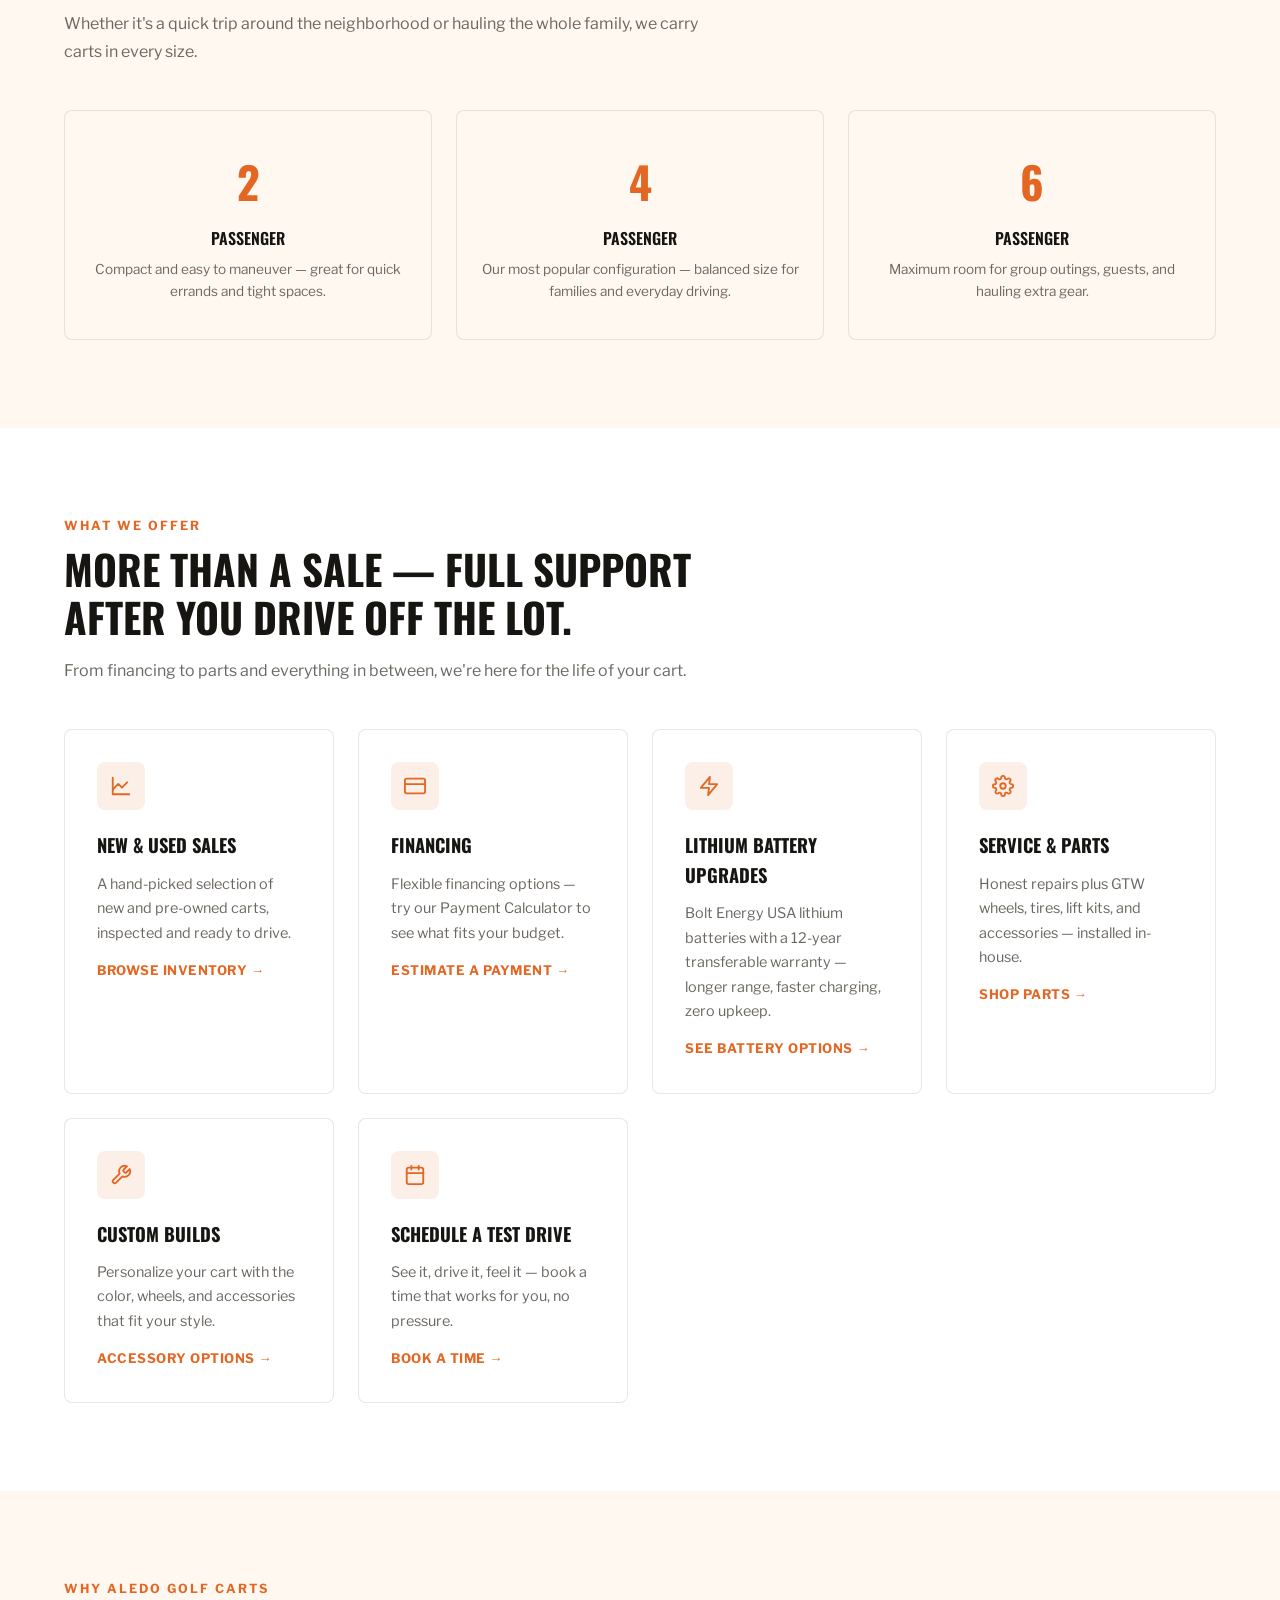
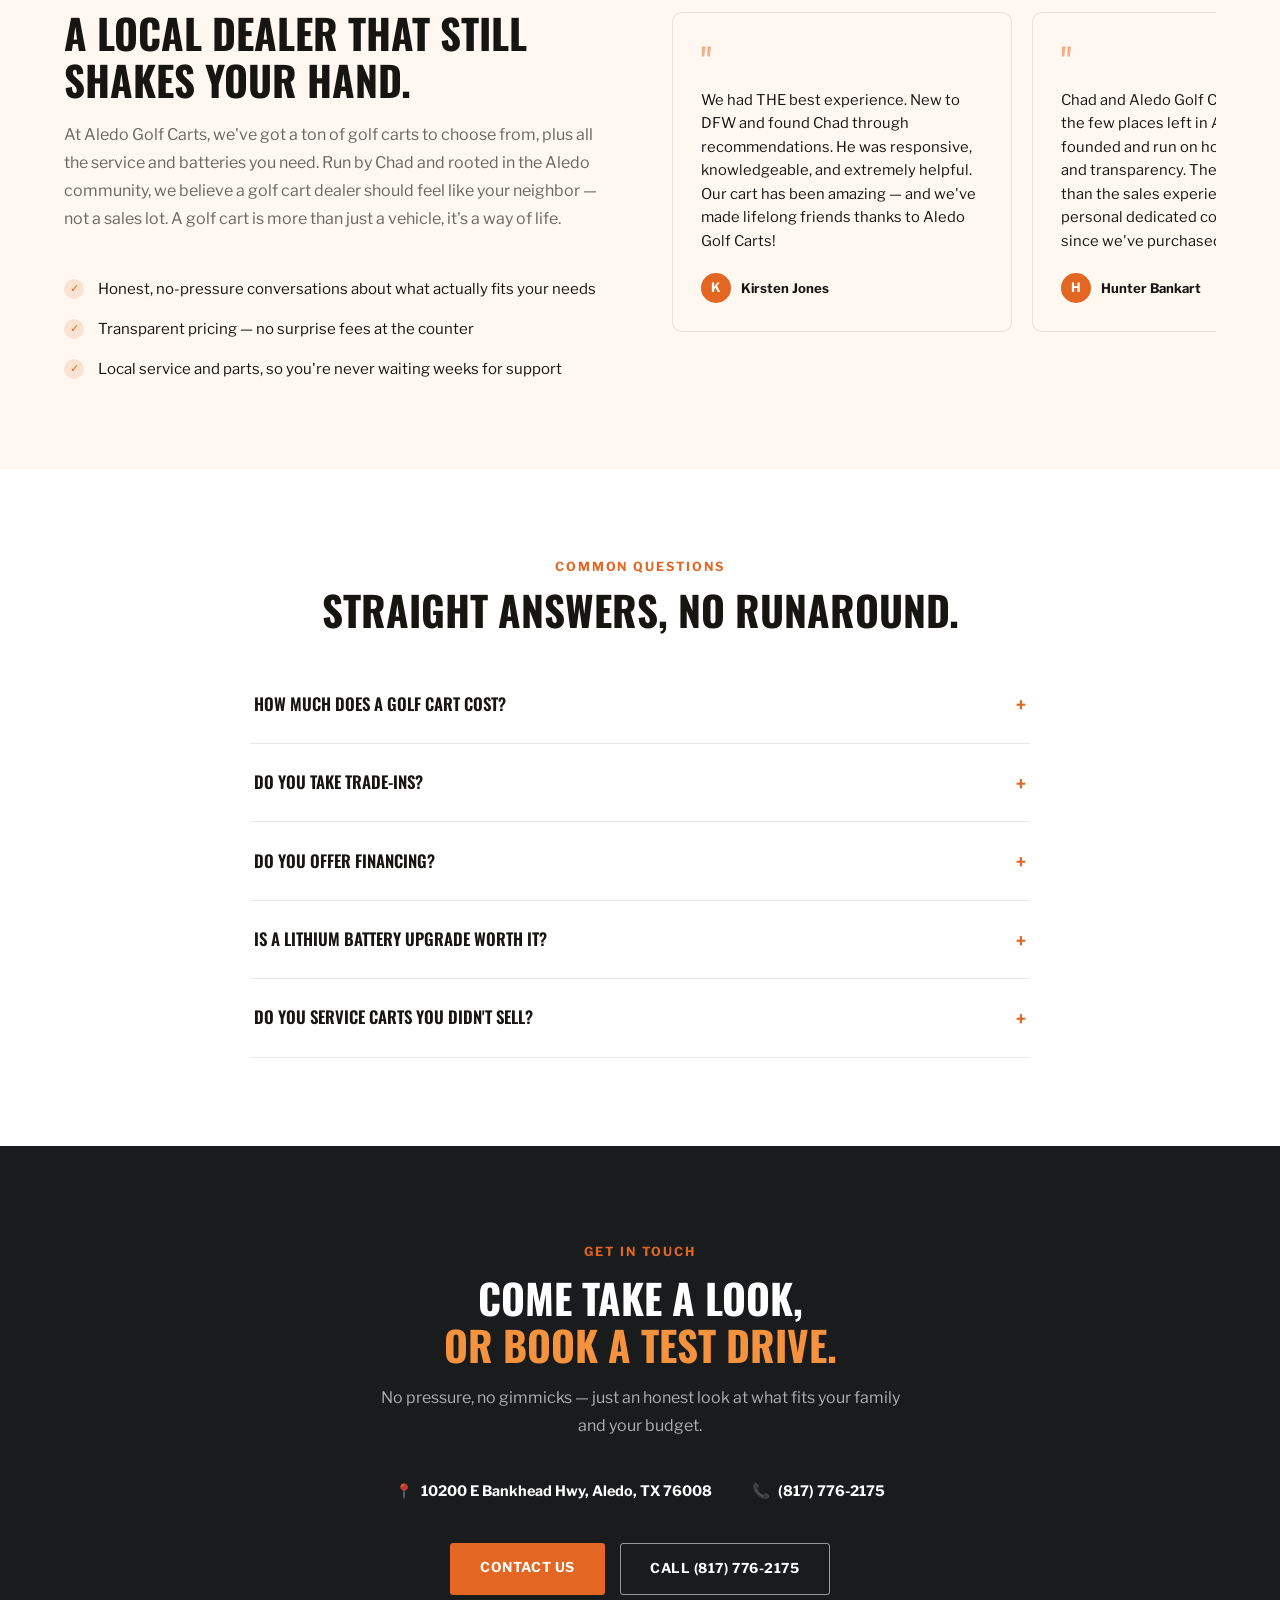
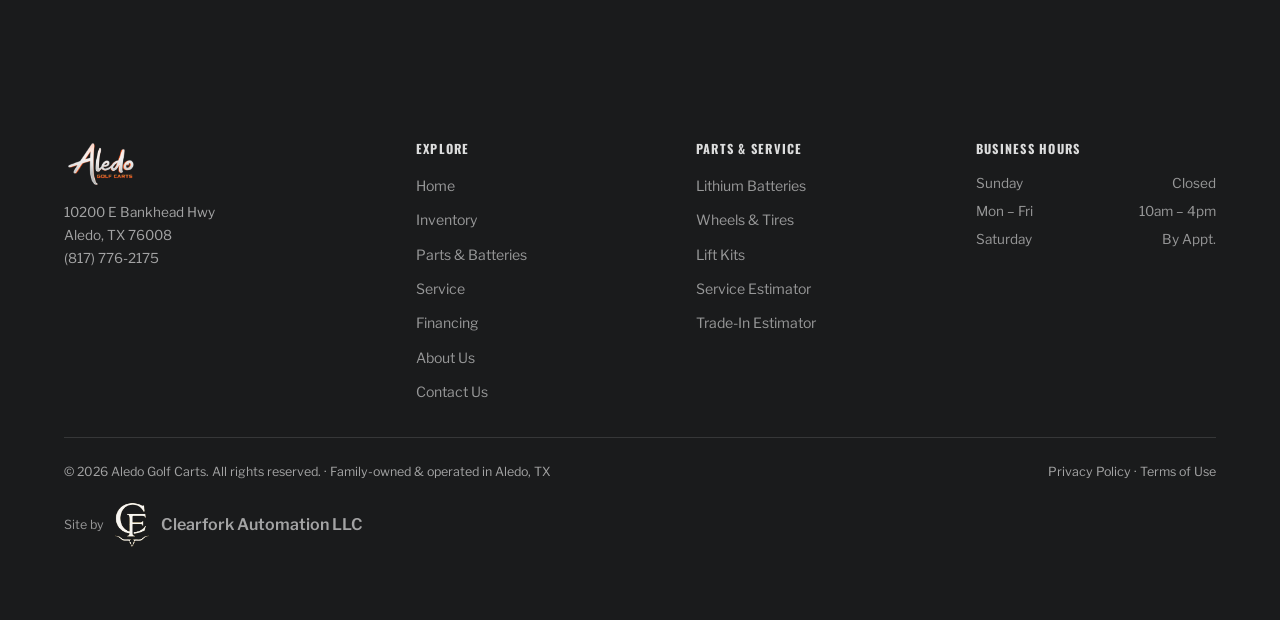
==== commit 99f604af: "Add an authorized dealer banner to the home page A dark, auto-scrolling logo strip right below the h" ====
--- a/index.html
+++ b/index.html
@@ -216,6 +216,35 @@
   </div>
 </section>
 
+<!-- AUTHORIZED DEALER -->
+<section class="dealer-strip" aria-label="Authorized dealer brands">
+  <span class="dealer-strip-label">Authorized Dealer:</span>
+  <div class="dealer-marquee">
+    <div class="dealer-track">
+      <img src="assets/brands/madjax.svg" alt="Madjax" />
+      <img src="assets/brands/atlas.svg" alt="Atlas" />
+      <span class="dealer-chip"><img src="assets/brands/dach.svg" alt="Dach" /></span>
+      <span class="dealer-chip"><img src="assets/brands/nivel.svg" alt="Nivel" /></span>
+      <img src="assets/brands/teko.svg" alt="Teko" />
+      <img src="assets/brands/bolt.svg" alt="Bolt" />
+      <img src="assets/brands/ecobattery.svg" alt="EcoBattery" />
+      <img src="assets/brands/red-dot.png" alt="Red Dot" />
+      <span class="dealer-chip"><img src="assets/brands/door-works.png" alt="DoorWorks" /></span>
+    </div>
+    <div class="dealer-track" aria-hidden="true">
+      <img src="assets/brands/madjax.svg" alt="" />
+      <img src="assets/brands/atlas.svg" alt="" />
+      <span class="dealer-chip"><img src="assets/brands/dach.svg" alt="" /></span>
+      <span class="dealer-chip"><img src="assets/brands/nivel.svg" alt="" /></span>
+      <img src="assets/brands/teko.svg" alt="" />
+      <img src="assets/brands/bolt.svg" alt="" />
+      <img src="assets/brands/ecobattery.svg" alt="" />
+      <img src="assets/brands/red-dot.png" alt="" />
+      <span class="dealer-chip"><img src="assets/brands/door-works.png" alt="" /></span>
+    </div>
+  </div>
+</section>
+
 <!-- FEATURED INVENTORY -->
 <section id="inventory" class="section-alt">
   <span class="section-eyebrow">Featured Inventory</span>
--- a/styles.css
+++ b/styles.css
@@ -189,6 +189,100 @@
 /* ── SECTION COMMON ── */
 section { padding: 5.5rem 5vw; }
 .section-alt { background: var(--cream); }
+
+/* ── AUTHORIZED DEALER STRIP ──
+   Namespaced dealer-* rather than brand-* because .brand-strip already
+   exists further down (the "fits most major brands" pill list on
+   parts.html) — reusing that name let its span/padding/radius rules
+   silently bleed into this section since both are single-class
+   selectors and the older rule wins ties by appearing later in file
+   order. Different name, no collision, nothing on parts.html touched.
+
+   A dark band, matching the nav and footer, because most of these
+   brands' own logo files are white-only — built for exactly this kind
+   of dark background. The three that are dark-colored (Dach, Nivel,
+   DoorWorks) sit on their own small white chip instead of clashing
+   with the strip behind them; everything else runs straight on the
+   dark background at full brand color. */
+.dealer-strip {
+  padding: 1.75rem 0;
+  background: var(--black);
+  display: flex;
+  align-items: center;
+  gap: 1.5rem;
+  overflow: hidden;
+}
+.dealer-strip-label {
+  flex: none;
+  padding-left: 5vw;
+  font-family: 'Oswald', sans-serif;
+  font-size: 0.78rem;
+  font-weight: 600;
+  letter-spacing: 0.14em;
+  text-transform: uppercase;
+  color: rgba(255,255,255,0.55);
+  white-space: nowrap;
+}
+
+.dealer-marquee {
+  flex: 1;
+  display: flex;
+  overflow: hidden;
+  /* Fades the strip into the dark background at both edges rather than
+     cutting a logo off mid-scroll. */
+  -webkit-mask-image: linear-gradient(90deg, transparent, #000 6%, #000 94%, transparent);
+          mask-image: linear-gradient(90deg, transparent, #000 6%, #000 94%, transparent);
+}
+
+.dealer-track {
+  display: flex;
+  align-items: center;
+  gap: 3rem;
+  padding-right: 3rem;
+  flex: none;
+  animation: dealer-scroll 32s linear infinite;
+}
+/* Two copies sit side by side; scrolling exactly one copy's width
+   loops seamlessly into the second, so the strip never visibly jumps
+   or shows a gap. */
+@keyframes dealer-scroll {
+  from { transform: translateX(0); }
+  to   { transform: translateX(-100%); }
+}
+
+/* An owner reading logos wants them to hold still, not chase them. */
+.dealer-strip:hover .dealer-track,
+.dealer-strip:focus-within .dealer-track { animation-play-state: paused; }
+
+.dealer-track img {
+  height: 30px;
+  width: auto;
+  flex: none;
+  max-width: none;
+  opacity: 0.92;
+}
+
+.dealer-chip {
+  flex: none;
+  display: flex;
+  align-items: center;
+  padding: 0.4rem 0.85rem;
+  background: #fff;
+  border-radius: 6px;
+}
+.dealer-chip img { height: 22px; opacity: 1; }
+
+@media (prefers-reduced-motion: reduce) {
+  .dealer-track { animation: none; }
+  .dealer-marquee { overflow-x: auto; }
+}
+
+@media (max-width: 760px) {
+  .dealer-strip { gap: 1rem; }
+  .dealer-strip-label { padding-left: 5vw; font-size: 0.7rem; }
+  .dealer-track img { height: 24px; }
+  .dealer-chip img { height: 18px; }
+}
 
 .section-eyebrow {
   font-size: 0.78rem;
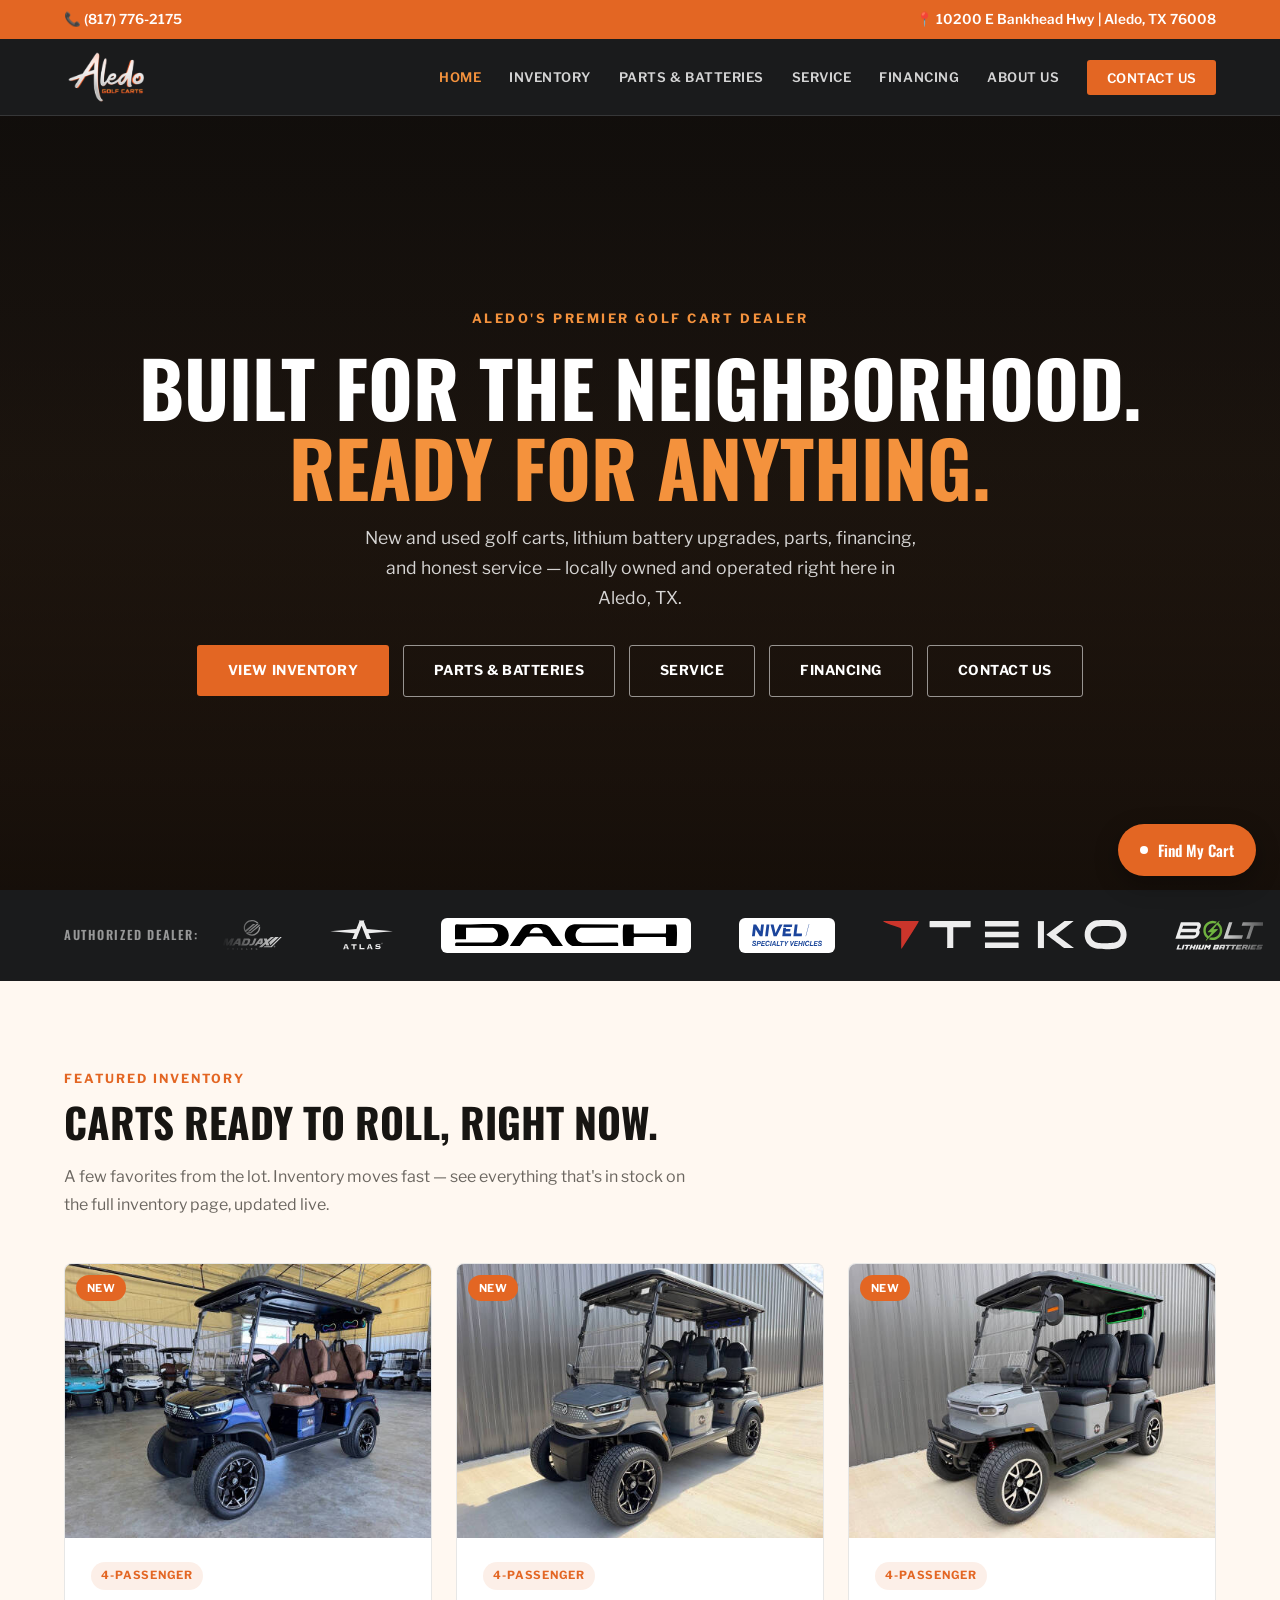
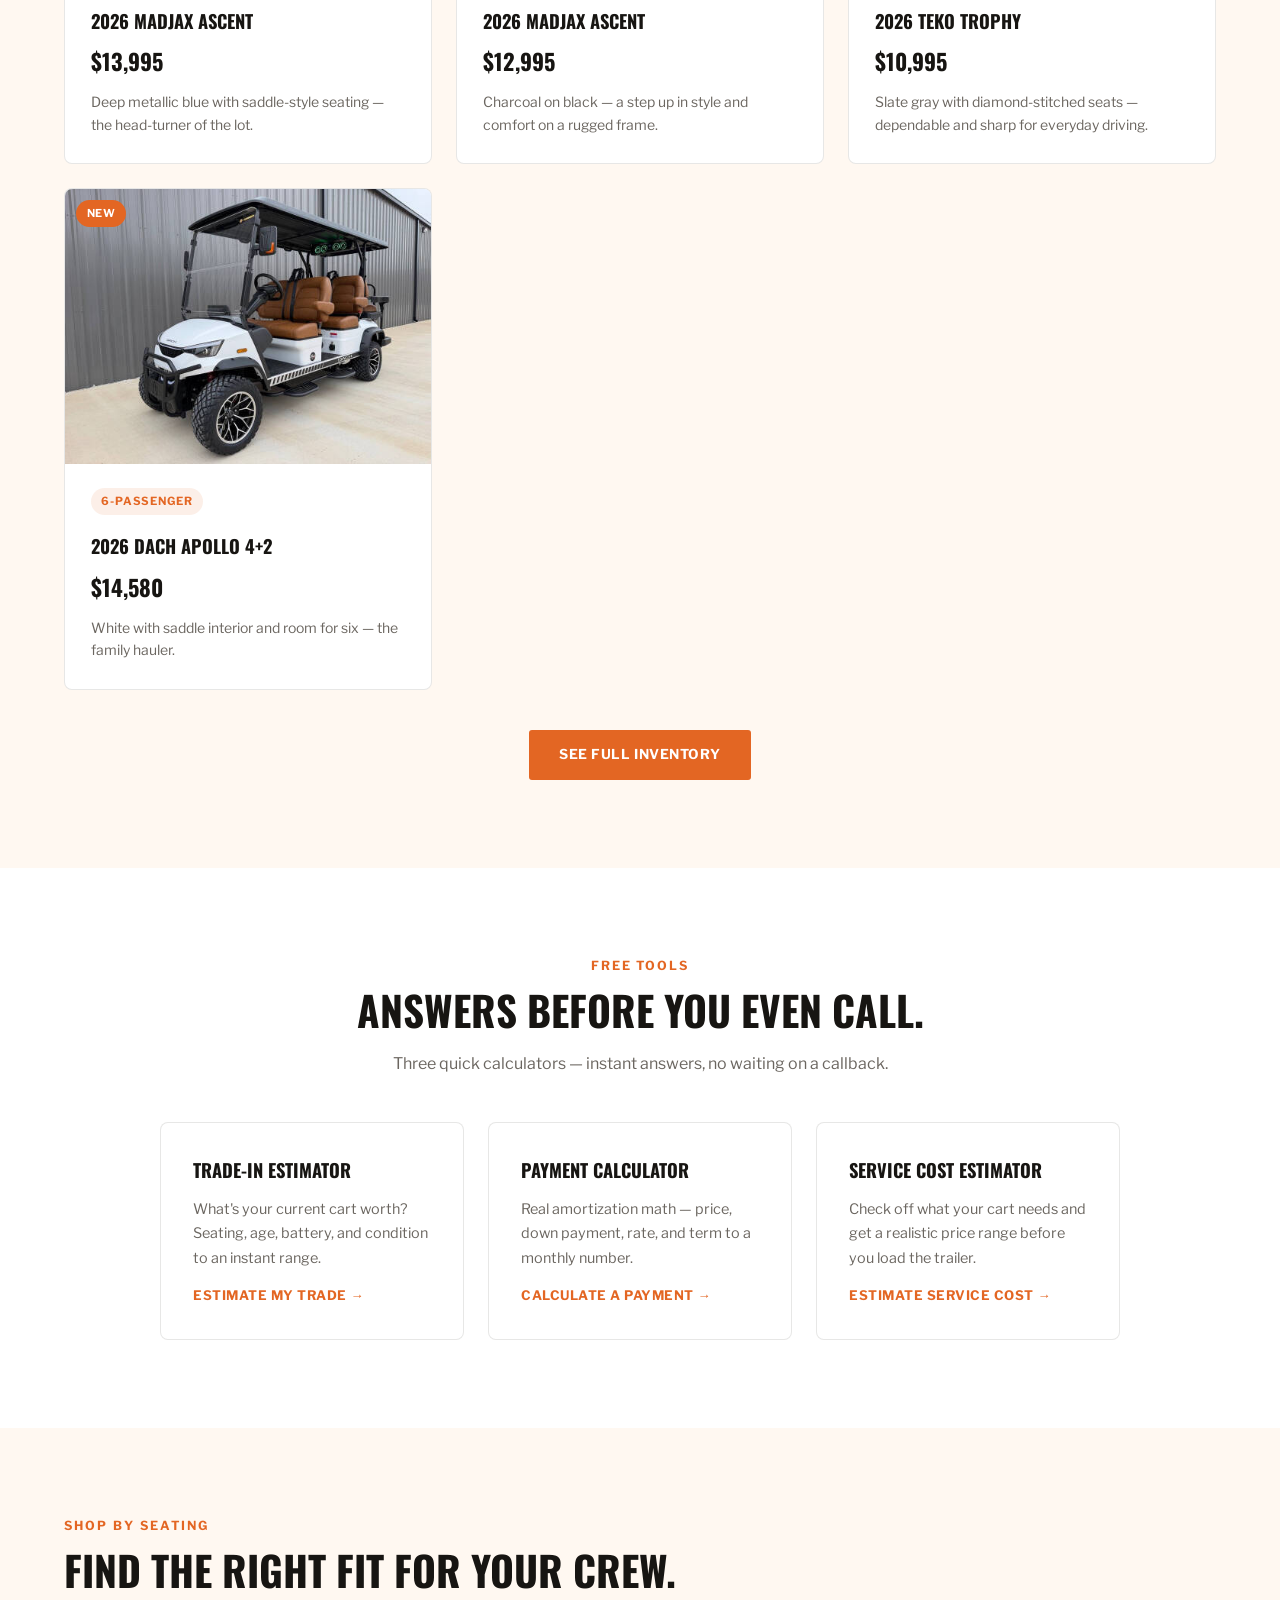
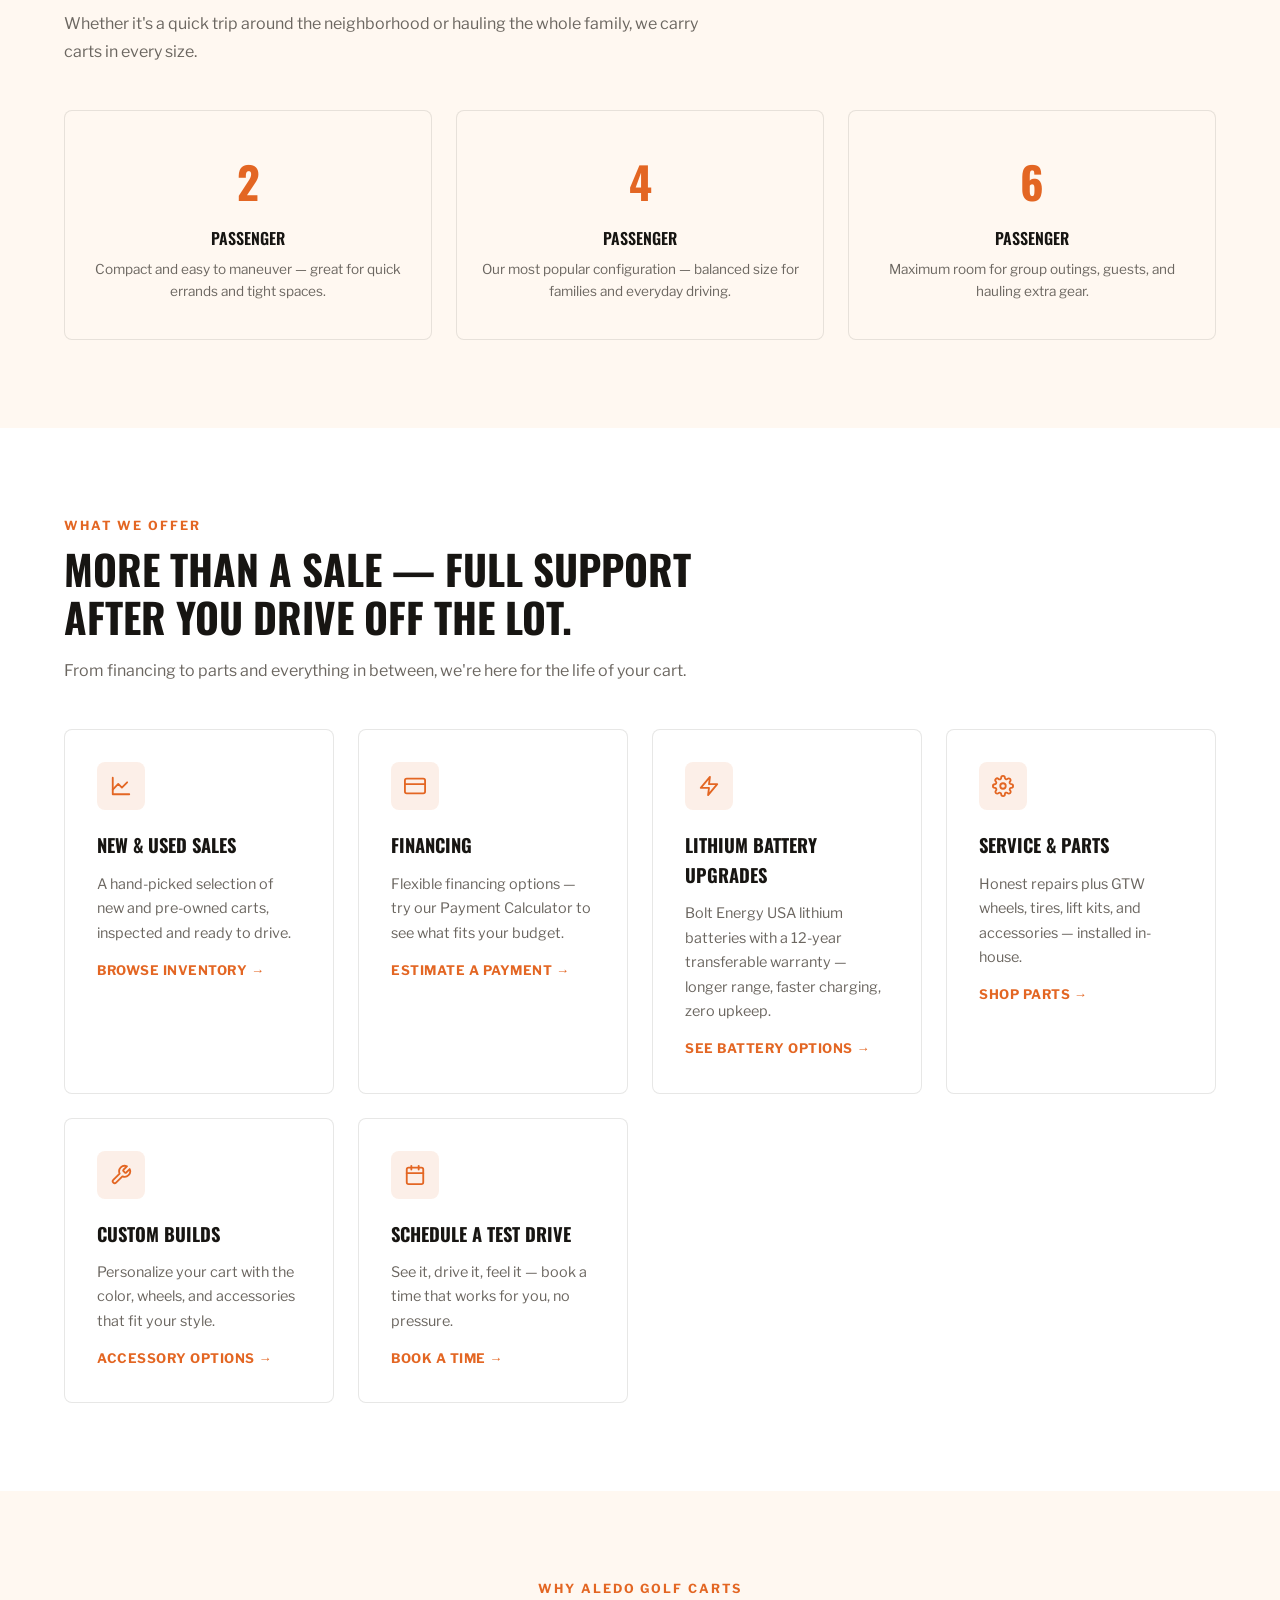
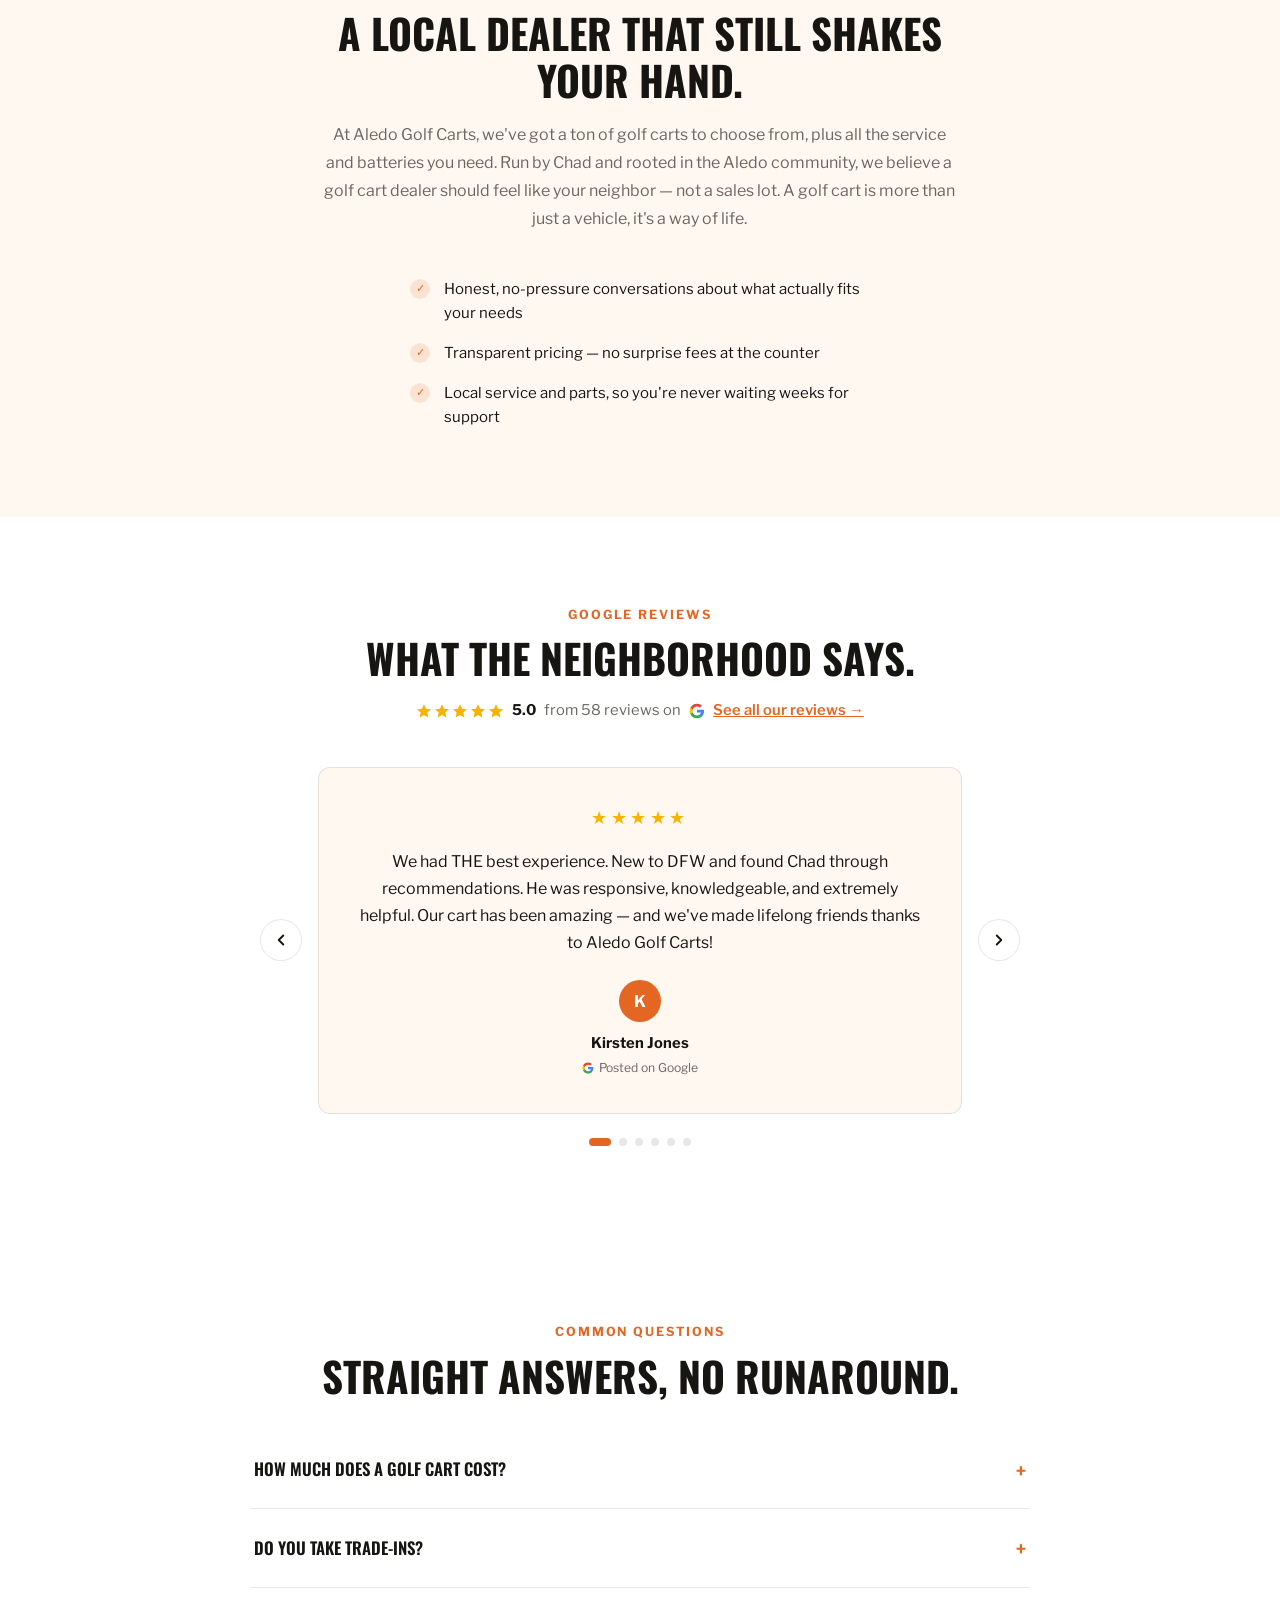
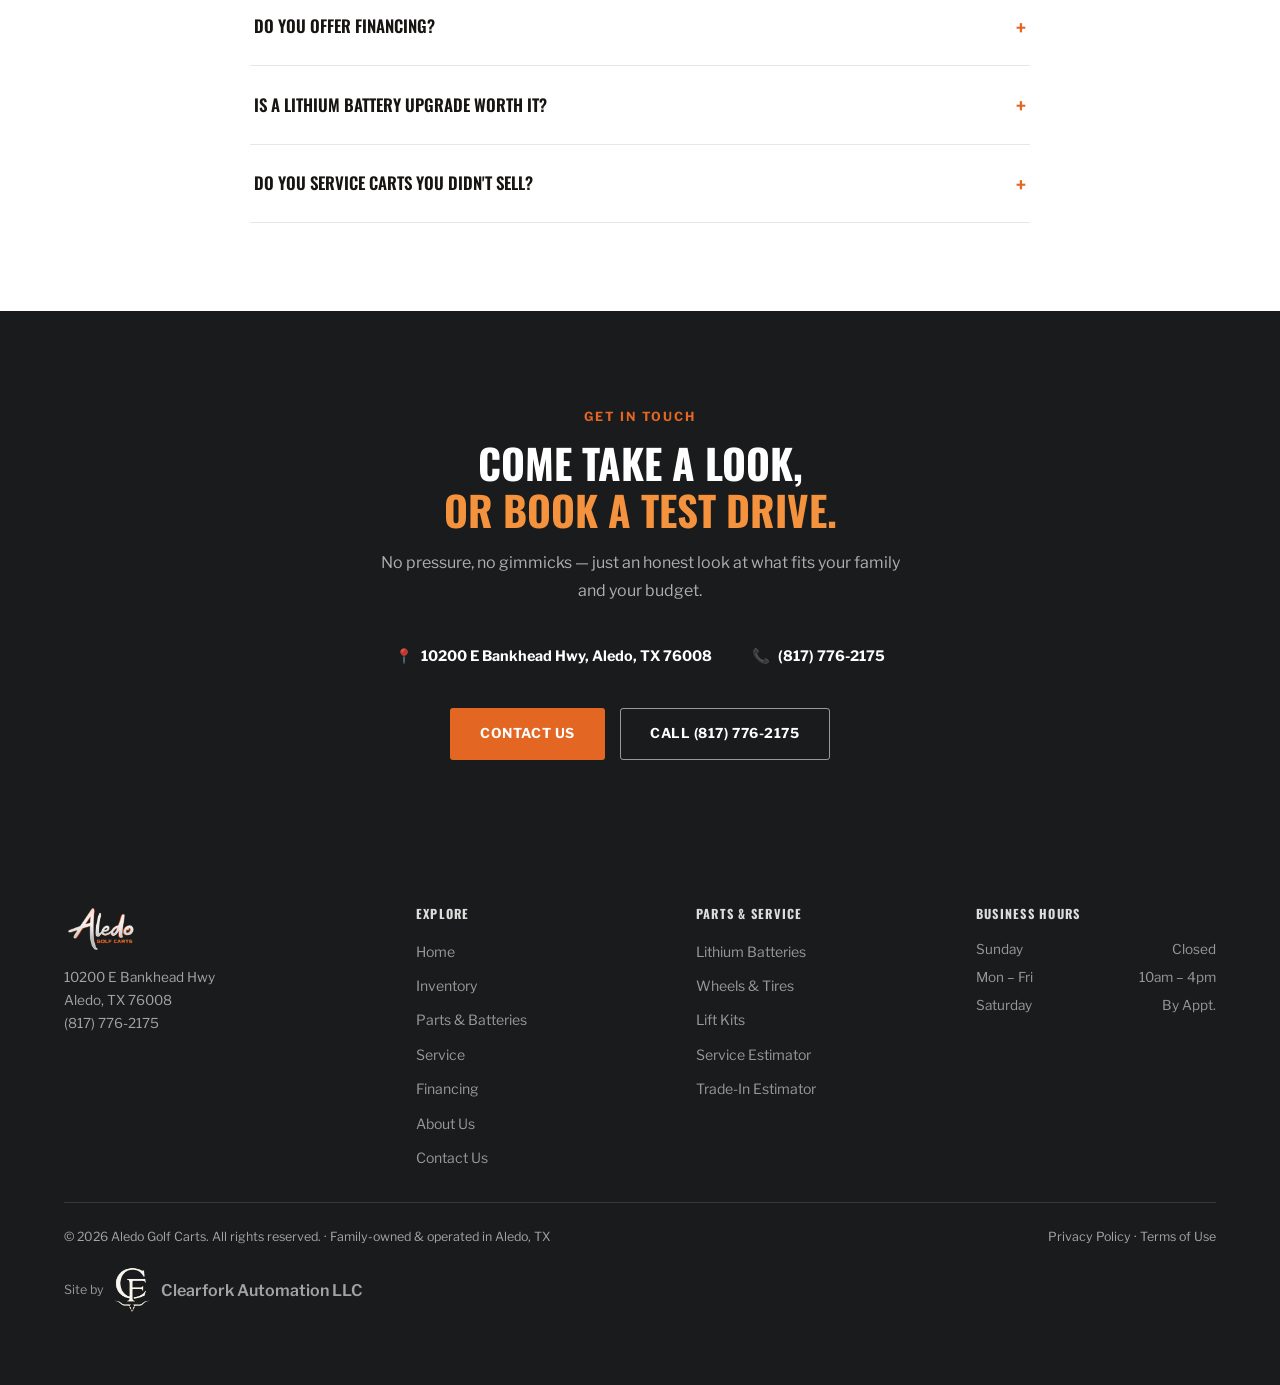
==== commit 678adf88: "Rebuild the homepage reviews as a real carousel The two-up scroller inside the About grid is now its" ====
--- a/index.html
+++ b/index.html
@@ -61,6 +61,20 @@
     { "@type": "Offer", "itemOffered": { "@type": "Service", "name": "Lithium golf cart battery upgrades" } },
     { "@type": "Offer", "itemOffered": { "@type": "Service", "name": "Golf cart parts, accessories, and service" } },
     { "@type": "Offer", "itemOffered": { "@type": "Service", "name": "Golf cart financing" } }
+  ],
+  "aggregateRating": {
+    "@type": "AggregateRating",
+    "ratingValue": "5.0",
+    "reviewCount": "58",
+    "bestRating": "5"
+  },
+  "review": [
+    { "@type": "Review", "author": { "@type": "Person", "name": "Kirsten Jones" }, "reviewRating": { "@type": "Rating", "ratingValue": "5", "bestRating": "5" }, "reviewBody": "We had THE best experience. New to DFW and found Chad through recommendations. He was responsive, knowledgeable, and extremely helpful. Our cart has been amazing — and we've made lifelong friends thanks to Aledo Golf Carts!" },
+    { "@type": "Review", "author": { "@type": "Person", "name": "Hunter Bankart" }, "reviewRating": { "@type": "Rating", "ratingValue": "5", "bestRating": "5" }, "reviewBody": "Chad and Aledo Golf Carts are one of the few places left in America that is founded and run on honesty, integrity, and transparency. The only thing better than the sales experience was the personal dedicated communications since we've purchased." },
+    { "@type": "Review", "author": { "@type": "Person", "name": "Shayna Dyson" }, "reviewRating": { "@type": "Rating", "ratingValue": "5", "bestRating": "5" }, "reviewBody": "Chad and his team at Aledo Golf Carts are simply the BEST! He was super responsive and took his time answering all of our questions and getting us exactly what we needed. Whether new, used, or service — they are the ones to call!" },
+    { "@type": "Review", "author": { "@type": "Person", "name": "Derek Belisle" }, "reviewRating": { "@type": "Rating", "ratingValue": "5", "bestRating": "5" }, "reviewBody": "Aledo Golf Carts understands what it means to be in business and take care of your customers. They make you feel like family. Chad even made a house call to help before needing to bring anything in. Outstanding service!" },
+    { "@type": "Review", "author": { "@type": "Person", "name": "ME Kidd" }, "reviewRating": { "@type": "Rating", "ratingValue": "5", "bestRating": "5" }, "reviewBody": "A huge shout out to Chad with Aledo Golf Carts for the excellent service during my purchase of the 2025 Evolution D5 Maverick 4. From start to finish, the process was smooth, professional, and truly exceptional." },
+    { "@type": "Review", "author": { "@type": "Person", "name": "Erik Evans" }, "reviewRating": { "@type": "Rating", "ratingValue": "5", "bestRating": "5" }, "reviewBody": "Aledo Golf Carts is the only place I will purchase a cart from going forward. We've been around the block with golf carts and Chad's service is unmatched. Super knowledgeable and always honest. Highly recommend!" }
   ]
 }
 </script>
@@ -406,54 +420,125 @@
 
 <!-- ABOUT -->
 <section id="about" class="section-alt">
-  <div class="about-grid">
-    <div>
-      <span class="section-eyebrow">Why Aledo Golf Carts</span>
-      <h2 class="section-title">A local dealer that still shakes your hand.</h2>
-      <p class="section-intro">At Aledo Golf Carts, we've got a ton of golf carts to choose from, plus all the service and batteries you need. Run by Chad and rooted in the Aledo community, we believe a golf cart dealer should feel like your neighbor — not a sales lot. A golf cart is more than just a vehicle, it's a way of life.</p>
-
-      <div class="about-values">
-        <div class="value-item"><span class="value-check">✓</span>Honest, no-pressure conversations about what actually fits your needs</div>
-        <div class="value-item"><span class="value-check">✓</span>Transparent pricing — no surprise fees at the counter</div>
-        <div class="value-item"><span class="value-check">✓</span>Local service and parts, so you're never waiting weeks for support</div>
-      </div>
-    </div>
-
-    <div>
-      <div class="testimonial-scroll" id="testimonial-scroll">
-        <div class="quote-card fade-up">
-          <span class="quote-mark">"</span>
-          <p class="quote-text">We had THE best experience. New to DFW and found Chad through recommendations. He was responsive, knowledgeable, and extremely helpful. Our cart has been amazing — and we've made lifelong friends thanks to Aledo Golf Carts!</p>
-          <div class="quote-attr"><span class="quote-avatar">K</span><strong>Kirsten Jones</strong></div>
-        </div>
-        <div class="quote-card fade-up">
-          <span class="quote-mark">"</span>
-          <p class="quote-text">Chad and Aledo Golf Carts are one of the few places left in America that is founded and run on honesty, integrity, and transparency. The only thing better than the sales experience was the personal dedicated communications since we've purchased.</p>
-          <div class="quote-attr"><span class="quote-avatar">H</span><strong>Hunter Bankart</strong></div>
-        </div>
-        <div class="quote-card fade-up">
-          <span class="quote-mark">"</span>
-          <p class="quote-text">Chad and his team at Aledo Golf Carts are simply the BEST! He was super responsive and took his time answering all of our questions and getting us exactly what we needed. Whether new, used, or service — they are the ones to call!</p>
-          <div class="quote-attr"><span class="quote-avatar">S</span><strong>Shayna Dyson</strong></div>
-        </div>
-        <div class="quote-card fade-up">
-          <span class="quote-mark">"</span>
-          <p class="quote-text">Aledo Golf Carts understands what it means to be in business and take care of your customers. They make you feel like family. Chad even made a house call to help before needing to bring anything in. Outstanding service!</p>
-          <div class="quote-attr"><span class="quote-avatar">D</span><strong>Derek Belisle</strong></div>
-        </div>
-        <div class="quote-card fade-up">
-          <span class="quote-mark">"</span>
-          <p class="quote-text">A huge shout out to Chad with Aledo Golf Carts for the excellent service during my purchase of the 2025 Evolution D5 Maverick 4. From start to finish, the process was smooth, professional, and truly exceptional.</p>
-          <div class="quote-attr"><span class="quote-avatar">M</span><strong>ME Kidd</strong></div>
-        </div>
-        <div class="quote-card fade-up">
-          <span class="quote-mark">"</span>
-          <p class="quote-text">Aledo Golf Carts is the only place I will purchase a cart from going forward. We've been around the block with golf carts and Chad's service is unmatched. Super knowledgeable and always honest. Highly recommend!</p>
-          <div class="quote-attr"><span class="quote-avatar">E</span><strong>Erik Evans</strong></div>
-        </div>
-      </div>
-    </div>
-  </div>
+  <div class="about-solo">
+    <span class="section-eyebrow">Why Aledo Golf Carts</span>
+    <h2 class="section-title">A local dealer that still shakes your hand.</h2>
+    <p class="section-intro">At Aledo Golf Carts, we've got a ton of golf carts to choose from, plus all the service and batteries you need. Run by Chad and rooted in the Aledo community, we believe a golf cart dealer should feel like your neighbor — not a sales lot. A golf cart is more than just a vehicle, it's a way of life.</p>
+
+    <div class="about-values">
+      <div class="value-item"><span class="value-check">✓</span>Honest, no-pressure conversations about what actually fits your needs</div>
+      <div class="value-item"><span class="value-check">✓</span>Transparent pricing — no surprise fees at the counter</div>
+      <div class="value-item"><span class="value-check">✓</span>Local service and parts, so you're never waiting weeks for support</div>
+    </div>
+  </div>
+</section>
+
+<!-- REVIEWS -->
+<section id="reviews">
+  <div class="section-head-center">
+    <span class="section-eyebrow">Google Reviews</span>
+    <h2 class="section-title" style="margin-left:auto;margin-right:auto;">What the neighborhood says.</h2>
+    <div class="reviews-summary">
+      <span class="reviews-stars" aria-hidden="true">
+        <svg width="16" height="16" viewBox="0 0 20 20" fill="currentColor"><path d="M10 1.5l2.6 5.6 6.1.7-4.5 4.2 1.2 6-5.4-3-5.4 3 1.2-6L1.3 7.8l6.1-.7z"/></svg>
+        <svg width="16" height="16" viewBox="0 0 20 20" fill="currentColor"><path d="M10 1.5l2.6 5.6 6.1.7-4.5 4.2 1.2 6-5.4-3-5.4 3 1.2-6L1.3 7.8l6.1-.7z"/></svg>
+        <svg width="16" height="16" viewBox="0 0 20 20" fill="currentColor"><path d="M10 1.5l2.6 5.6 6.1.7-4.5 4.2 1.2 6-5.4-3-5.4 3 1.2-6L1.3 7.8l6.1-.7z"/></svg>
+        <svg width="16" height="16" viewBox="0 0 20 20" fill="currentColor"><path d="M10 1.5l2.6 5.6 6.1.7-4.5 4.2 1.2 6-5.4-3-5.4 3 1.2-6L1.3 7.8l6.1-.7z"/></svg>
+        <svg width="16" height="16" viewBox="0 0 20 20" fill="currentColor"><path d="M10 1.5l2.6 5.6 6.1.7-4.5 4.2 1.2 6-5.4-3-5.4 3 1.2-6L1.3 7.8l6.1-.7z"/></svg>
+      </span>
+      <strong>5.0</strong> from 58 reviews on
+      <svg class="google-g" width="16" height="16" viewBox="0 0 48 48" aria-hidden="true">
+        <path fill="#4285F4" d="M45.12 24.5c0-1.56-.14-3.06-.4-4.5H24v8.51h11.84c-.51 2.75-2.06 5.08-4.39 6.64v5.52h7.11c4.16-3.83 6.56-9.47 6.56-16.17z"/>
+        <path fill="#34A853" d="M24 46c5.94 0 10.92-1.97 14.56-5.33l-7.11-5.52c-1.97 1.32-4.49 2.1-7.45 2.1-5.73 0-10.58-3.87-12.31-9.07H4.34v5.7C7.96 41.07 15.4 46 24 46z"/>
+        <path fill="#FBBC05" d="M11.69 28.18C11.25 26.86 11 25.45 11 24s.25-2.86.69-4.18v-5.7H4.34C2.85 17.09 2 20.45 2 24s.85 6.91 2.34 9.88z"/>
+        <path fill="#EA4335" d="M24 10.75c3.23 0 6.13 1.11 8.41 3.29l6.31-6.31C34.91 4.18 29.93 2 24 2 15.4 2 7.96 6.93 4.34 14.12l7.35 5.7c1.73-5.2 6.58-9.07 12.31-9.07z"/>
+      </svg>
+      <a href="https://www.google.com/maps/place/Aledo+Golf+Carts/@32.7214583,-97.615932,17z/data=!3m1!4b1!4m6!3m5!1s0x6e633bef891174f3:0x9d3ecc0133eefe3b!8m2!3d32.7214583!4d-97.615932!16s%2Fg%2F11s6p1518d" target="_blank" rel="noopener">See all our reviews →</a>
+    </div>
+  </div>
+
+  <div class="review-carousel" id="review-carousel">
+    <button class="review-arrow review-prev" type="button" aria-label="Previous review">
+      <svg width="18" height="18" viewBox="0 0 24 24" fill="none" stroke="currentColor" stroke-width="2.5" stroke-linecap="round" stroke-linejoin="round"><path d="M15 18l-6-6 6-6"/></svg>
+    </button>
+
+    <div class="review-viewport">
+      <div class="review-track" id="review-track">
+        <article class="review-card" role="group" aria-roledescription="slide" aria-label="Review 1 of 6">
+          <div class="review-card-stars" aria-hidden="true">★★★★★</div>
+          <p class="review-text">We had THE best experience. New to DFW and found Chad through recommendations. He was responsive, knowledgeable, and extremely helpful. Our cart has been amazing — and we've made lifelong friends thanks to Aledo Golf Carts!</p>
+          <div class="review-attr">
+            <span class="review-avatar">K</span>
+            <div class="review-who">
+              <strong>Kirsten Jones</strong>
+              <span class="review-source"><svg class="google-g" width="12" height="12" viewBox="0 0 48 48" aria-hidden="true"><path fill="#4285F4" d="M45.12 24.5c0-1.56-.14-3.06-.4-4.5H24v8.51h11.84c-.51 2.75-2.06 5.08-4.39 6.64v5.52h7.11c4.16-3.83 6.56-9.47 6.56-16.17z"/><path fill="#34A853" d="M24 46c5.94 0 10.92-1.97 14.56-5.33l-7.11-5.52c-1.97 1.32-4.49 2.1-7.45 2.1-5.73 0-10.58-3.87-12.31-9.07H4.34v5.7C7.96 41.07 15.4 46 24 46z"/><path fill="#FBBC05" d="M11.69 28.18C11.25 26.86 11 25.45 11 24s.25-2.86.69-4.18v-5.7H4.34C2.85 17.09 2 20.45 2 24s.85 6.91 2.34 9.88z"/><path fill="#EA4335" d="M24 10.75c3.23 0 6.13 1.11 8.41 3.29l6.31-6.31C34.91 4.18 29.93 2 24 2 15.4 2 7.96 6.93 4.34 14.12l7.35 5.7c1.73-5.2 6.58-9.07 12.31-9.07z"/></svg>Posted on Google</span>
+            </div>
+          </div>
+        </article>
+        <article class="review-card" role="group" aria-roledescription="slide" aria-label="Review 2 of 6">
+          <div class="review-card-stars" aria-hidden="true">★★★★★</div>
+          <p class="review-text">Chad and Aledo Golf Carts are one of the few places left in America that is founded and run on honesty, integrity, and transparency. The only thing better than the sales experience was the personal dedicated communications since we've purchased.</p>
+          <div class="review-attr">
+            <span class="review-avatar">H</span>
+            <div class="review-who">
+              <strong>Hunter Bankart</strong>
+              <span class="review-source"><svg class="google-g" width="12" height="12" viewBox="0 0 48 48" aria-hidden="true"><path fill="#4285F4" d="M45.12 24.5c0-1.56-.14-3.06-.4-4.5H24v8.51h11.84c-.51 2.75-2.06 5.08-4.39 6.64v5.52h7.11c4.16-3.83 6.56-9.47 6.56-16.17z"/><path fill="#34A853" d="M24 46c5.94 0 10.92-1.97 14.56-5.33l-7.11-5.52c-1.97 1.32-4.49 2.1-7.45 2.1-5.73 0-10.58-3.87-12.31-9.07H4.34v5.7C7.96 41.07 15.4 46 24 46z"/><path fill="#FBBC05" d="M11.69 28.18C11.25 26.86 11 25.45 11 24s.25-2.86.69-4.18v-5.7H4.34C2.85 17.09 2 20.45 2 24s.85 6.91 2.34 9.88z"/><path fill="#EA4335" d="M24 10.75c3.23 0 6.13 1.11 8.41 3.29l6.31-6.31C34.91 4.18 29.93 2 24 2 15.4 2 7.96 6.93 4.34 14.12l7.35 5.7c1.73-5.2 6.58-9.07 12.31-9.07z"/></svg>Posted on Google</span>
+            </div>
+          </div>
+        </article>
+        <article class="review-card" role="group" aria-roledescription="slide" aria-label="Review 3 of 6">
+          <div class="review-card-stars" aria-hidden="true">★★★★★</div>
+          <p class="review-text">Chad and his team at Aledo Golf Carts are simply the BEST! He was super responsive and took his time answering all of our questions and getting us exactly what we needed. Whether new, used, or service — they are the ones to call!</p>
+          <div class="review-attr">
+            <span class="review-avatar">S</span>
+            <div class="review-who">
+              <strong>Shayna Dyson</strong>
+              <span class="review-source"><svg class="google-g" width="12" height="12" viewBox="0 0 48 48" aria-hidden="true"><path fill="#4285F4" d="M45.12 24.5c0-1.56-.14-3.06-.4-4.5H24v8.51h11.84c-.51 2.75-2.06 5.08-4.39 6.64v5.52h7.11c4.16-3.83 6.56-9.47 6.56-16.17z"/><path fill="#34A853" d="M24 46c5.94 0 10.92-1.97 14.56-5.33l-7.11-5.52c-1.97 1.32-4.49 2.1-7.45 2.1-5.73 0-10.58-3.87-12.31-9.07H4.34v5.7C7.96 41.07 15.4 46 24 46z"/><path fill="#FBBC05" d="M11.69 28.18C11.25 26.86 11 25.45 11 24s.25-2.86.69-4.18v-5.7H4.34C2.85 17.09 2 20.45 2 24s.85 6.91 2.34 9.88z"/><path fill="#EA4335" d="M24 10.75c3.23 0 6.13 1.11 8.41 3.29l6.31-6.31C34.91 4.18 29.93 2 24 2 15.4 2 7.96 6.93 4.34 14.12l7.35 5.7c1.73-5.2 6.58-9.07 12.31-9.07z"/></svg>Posted on Google</span>
+            </div>
+          </div>
+        </article>
+        <article class="review-card" role="group" aria-roledescription="slide" aria-label="Review 4 of 6">
+          <div class="review-card-stars" aria-hidden="true">★★★★★</div>
+          <p class="review-text">Aledo Golf Carts understands what it means to be in business and take care of your customers. They make you feel like family. Chad even made a house call to help before needing to bring anything in. Outstanding service!</p>
+          <div class="review-attr">
+            <span class="review-avatar">D</span>
+            <div class="review-who">
+              <strong>Derek Belisle</strong>
+              <span class="review-source"><svg class="google-g" width="12" height="12" viewBox="0 0 48 48" aria-hidden="true"><path fill="#4285F4" d="M45.12 24.5c0-1.56-.14-3.06-.4-4.5H24v8.51h11.84c-.51 2.75-2.06 5.08-4.39 6.64v5.52h7.11c4.16-3.83 6.56-9.47 6.56-16.17z"/><path fill="#34A853" d="M24 46c5.94 0 10.92-1.97 14.56-5.33l-7.11-5.52c-1.97 1.32-4.49 2.1-7.45 2.1-5.73 0-10.58-3.87-12.31-9.07H4.34v5.7C7.96 41.07 15.4 46 24 46z"/><path fill="#FBBC05" d="M11.69 28.18C11.25 26.86 11 25.45 11 24s.25-2.86.69-4.18v-5.7H4.34C2.85 17.09 2 20.45 2 24s.85 6.91 2.34 9.88z"/><path fill="#EA4335" d="M24 10.75c3.23 0 6.13 1.11 8.41 3.29l6.31-6.31C34.91 4.18 29.93 2 24 2 15.4 2 7.96 6.93 4.34 14.12l7.35 5.7c1.73-5.2 6.58-9.07 12.31-9.07z"/></svg>Posted on Google</span>
+            </div>
+          </div>
+        </article>
+        <article class="review-card" role="group" aria-roledescription="slide" aria-label="Review 5 of 6">
+          <div class="review-card-stars" aria-hidden="true">★★★★★</div>
+          <p class="review-text">A huge shout out to Chad with Aledo Golf Carts for the excellent service during my purchase of the 2025 Evolution D5 Maverick 4. From start to finish, the process was smooth, professional, and truly exceptional.</p>
+          <div class="review-attr">
+            <span class="review-avatar">M</span>
+            <div class="review-who">
+              <strong>ME Kidd</strong>
+              <span class="review-source"><svg class="google-g" width="12" height="12" viewBox="0 0 48 48" aria-hidden="true"><path fill="#4285F4" d="M45.12 24.5c0-1.56-.14-3.06-.4-4.5H24v8.51h11.84c-.51 2.75-2.06 5.08-4.39 6.64v5.52h7.11c4.16-3.83 6.56-9.47 6.56-16.17z"/><path fill="#34A853" d="M24 46c5.94 0 10.92-1.97 14.56-5.33l-7.11-5.52c-1.97 1.32-4.49 2.1-7.45 2.1-5.73 0-10.58-3.87-12.31-9.07H4.34v5.7C7.96 41.07 15.4 46 24 46z"/><path fill="#FBBC05" d="M11.69 28.18C11.25 26.86 11 25.45 11 24s.25-2.86.69-4.18v-5.7H4.34C2.85 17.09 2 20.45 2 24s.85 6.91 2.34 9.88z"/><path fill="#EA4335" d="M24 10.75c3.23 0 6.13 1.11 8.41 3.29l6.31-6.31C34.91 4.18 29.93 2 24 2 15.4 2 7.96 6.93 4.34 14.12l7.35 5.7c1.73-5.2 6.58-9.07 12.31-9.07z"/></svg>Posted on Google</span>
+            </div>
+          </div>
+        </article>
+        <article class="review-card" role="group" aria-roledescription="slide" aria-label="Review 6 of 6">
+          <div class="review-card-stars" aria-hidden="true">★★★★★</div>
+          <p class="review-text">Aledo Golf Carts is the only place I will purchase a cart from going forward. We've been around the block with golf carts and Chad's service is unmatched. Super knowledgeable and always honest. Highly recommend!</p>
+          <div class="review-attr">
+            <span class="review-avatar">E</span>
+            <div class="review-who">
+              <strong>Erik Evans</strong>
+              <span class="review-source"><svg class="google-g" width="12" height="12" viewBox="0 0 48 48" aria-hidden="true"><path fill="#4285F4" d="M45.12 24.5c0-1.56-.14-3.06-.4-4.5H24v8.51h11.84c-.51 2.75-2.06 5.08-4.39 6.64v5.52h7.11c4.16-3.83 6.56-9.47 6.56-16.17z"/><path fill="#34A853" d="M24 46c5.94 0 10.92-1.97 14.56-5.33l-7.11-5.52c-1.97 1.32-4.49 2.1-7.45 2.1-5.73 0-10.58-3.87-12.31-9.07H4.34v5.7C7.96 41.07 15.4 46 24 46z"/><path fill="#FBBC05" d="M11.69 28.18C11.25 26.86 11 25.45 11 24s.25-2.86.69-4.18v-5.7H4.34C2.85 17.09 2 20.45 2 24s.85 6.91 2.34 9.88z"/><path fill="#EA4335" d="M24 10.75c3.23 0 6.13 1.11 8.41 3.29l6.31-6.31C34.91 4.18 29.93 2 24 2 15.4 2 7.96 6.93 4.34 14.12l7.35 5.7c1.73-5.2 6.58-9.07 12.31-9.07z"/></svg>Posted on Google</span>
+            </div>
+          </div>
+        </article>
+      </div>
+    </div>
+
+    <button class="review-arrow review-next" type="button" aria-label="Next review">
+      <svg width="18" height="18" viewBox="0 0 24 24" fill="none" stroke="currentColor" stroke-width="2.5" stroke-linecap="round" stroke-linejoin="round"><path d="M9 18l6-6-6-6"/></svg>
+    </button>
+  </div>
+
+  <div class="review-dots" id="review-dots" role="tablist" aria-label="Choose a review"></div>
 </section>
 
 <!-- FAQ -->
@@ -568,6 +653,72 @@
 <script src="photo-viewer.js" defer></script>
 <script src="inventory.js" defer></script>
 <script>
+  /* ───────── GOOGLE REVIEWS CAROUSEL ─────────
+     One card at a time, arrows + dots, auto-advance paused on hover,
+     focus, or touch — the same pause-on-interaction rule as the
+     dealer-brand marquee above, so a reader is never fighting motion
+     to read a review. */
+  (function () {
+    var track = document.getElementById('review-track');
+    var dotsWrap = document.getElementById('review-dots');
+    if (!track || !dotsWrap) return;
+
+    var cards = [].slice.call(track.children);
+    var index = 0;
+    var timer = null;
+
+    cards.forEach(function (_, i) {
+      var dot = document.createElement('button');
+      dot.type = 'button';
+      dot.setAttribute('aria-label', 'Go to review ' + (i + 1));
+      dot.addEventListener('click', function () { goTo(i); restart(); });
+      dotsWrap.appendChild(dot);
+    });
+    var dots = [].slice.call(dotsWrap.children);
+
+    function goTo(i) {
+      index = (i + cards.length) % cards.length;
+      track.style.transform = 'translateX(-' + (index * 100) + '%)';
+      dots.forEach(function (d, di) { d.classList.toggle('active', di === index); });
+    }
+
+    function next() { goTo(index + 1); }
+    function prev() { goTo(index - 1); }
+
+    function start() { timer = setInterval(next, 7000); }
+    function stop() { if (timer) clearInterval(timer); timer = null; }
+    function restart() { stop(); start(); }
+
+    var nextBtn = document.querySelector('.review-next');
+    var prevBtn = document.querySelector('.review-prev');
+    if (nextBtn) nextBtn.addEventListener('click', function () { next(); restart(); });
+    if (prevBtn) prevBtn.addEventListener('click', function () { prev(); restart(); });
+
+    var carousel = document.getElementById('review-carousel');
+    if (carousel) {
+      carousel.addEventListener('mouseenter', stop);
+      carousel.addEventListener('mouseleave', start);
+      carousel.addEventListener('focusin', stop);
+      carousel.addEventListener('focusout', start);
+    }
+
+    /* Touch swipe — a left/right drag past a small threshold pages the
+       carousel the same as tapping an arrow. */
+    var touchX = null;
+    track.addEventListener('touchstart', function (e) { touchX = e.touches[0].clientX; stop(); }, { passive: true });
+    track.addEventListener('touchend', function (e) {
+      if (touchX === null) return;
+      var dx = e.changedTouches[0].clientX - touchX;
+      if (dx < -40) next();
+      else if (dx > 40) prev();
+      touchX = null;
+      start();
+    });
+
+    goTo(0);
+    start();
+  })();
+
   /* ───────── DECISION-TREE CHAT BOT ───────── */
   const inventoryData = [
     { name: '2026 Teko Trophy', price: 10995, seats: 4 },
@@ -777,7 +928,7 @@
      megabyte — not the whole file.
 
      Two things to know before changing this. Re-cutting means
-     re-encoding, not editing the page. And the badge is moulded
+     re-encoding, not editing the page. And the badge is molded
      into the cart itself, so it still appears, small and unreadable,
      in some wide shots; only the close-ups could be removed.
      ═══════════════════════════════════════════════════════════ -->
--- a/styles.css
+++ b/styles.css
@@ -951,35 +951,79 @@
 .value-item { display: flex; gap: 0.875rem; align-items: flex-start; color: var(--ink); font-size: 0.9375rem; }
 .value-check { width: 20px; height: 20px; background: rgba(227,102,35,0.14); border-radius: 50%; display: flex; align-items: center; justify-content: center; flex-shrink: 0; margin-top: 2px; color: var(--orange); font-size: 0.7rem; }
 
-/* ── TESTIMONIALS ── */
-.testimonial-scroll {
-  display: flex;
-  gap: 1.25rem;
-  overflow-x: auto;
-  padding-bottom: 1rem;
-  scroll-snap-type: x mandatory;
-}
-.testimonial-scroll::-webkit-scrollbar { height: 6px; }
-.testimonial-scroll::-webkit-scrollbar-thumb { background: var(--line); border-radius: 4px; }
-
-.quote-card {
+/* The About section used to split into two columns, with reviews
+   filling the second — now that reviews are their own section, About
+   reads as plain intro copy, so it gets the same centered treatment
+   as every other single-column text intro on the page. */
+.about-solo { max-width: 640px; margin: 0 auto; text-align: center; }
+.about-solo .about-values { text-align: left; max-width: 460px; margin-left: auto; margin-right: auto; }
+
+/* ── GOOGLE REVIEWS ──
+   Built to match how a live Google-reviews widget actually behaves —
+   star row, avatar, Google attribution, arrows, dots — rather than
+   the static two-up scroller this replaced. There is no live feed
+   behind it: Google's own API caps at 5 reviews per business and its
+   Maps UI blocks reading reviews without being signed in, so this is
+   a fixed set of the dealership's real 5-star reviews, presented the
+   way a live feed would present them. */
+.reviews-summary {
+  display: flex; align-items: center; justify-content: center; gap: 0.5rem;
+  flex-wrap: wrap; margin-top: 1rem; font-size: 0.92rem; color: var(--gray);
+}
+.reviews-stars { display: inline-flex; gap: 2px; color: #F5B400; }
+.reviews-summary strong { color: var(--ink); font-weight: 700; }
+.reviews-summary a { color: var(--orange); font-weight: 600; }
+.reviews-summary a:hover { text-decoration: underline; }
+.google-g { flex-shrink: 0; }
+
+.review-carousel {
+  display: flex; align-items: center; gap: 1rem;
+  max-width: 760px; margin: 2.75rem auto 0;
+}
+.review-viewport { flex: 1; overflow: hidden; }
+.review-track { display: flex; transition: transform 0.45s ease; }
+.review-card {
+  flex: 0 0 100%;
   background: var(--cream);
   border: 1px solid var(--line);
-  border-radius: 10px;
-  padding: 1.75rem;
-  min-width: 300px;
-  max-width: 340px;
-  flex-shrink: 0;
-  scroll-snap-align: start;
-  display: flex;
-  flex-direction: column;
-}
-
-.quote-mark { font-family: 'Oswald', sans-serif; font-size: 2.5rem; color: var(--orange); line-height: 1; opacity: 0.5; margin-bottom: 0.5rem; }
-.quote-text { font-size: 0.92rem; line-height: 1.6; margin-bottom: 1.25rem; color: var(--ink); flex: 1; }
-.quote-attr { font-size: 0.82rem; color: var(--gray); display: flex; align-items: center; gap: 0.6rem; }
-.quote-avatar { width: 30px; height: 30px; border-radius: 50%; background: var(--orange); color: #fff; display: flex; align-items: center; justify-content: center; font-weight: 700; font-size: 0.8rem; flex-shrink: 0; }
-.quote-attr strong { color: var(--ink); }
+  border-radius: 12px;
+  padding: 2.25rem;
+  text-align: center;
+}
+.review-card-stars { color: #F5B400; letter-spacing: 0.2em; font-size: 1.1rem; margin-bottom: 1rem; }
+.review-text { font-size: 1rem; line-height: 1.7; color: var(--ink); max-width: 56ch; margin: 0 auto 1.5rem; }
+.review-attr { display: flex; flex-direction: column; align-items: center; gap: 0.6rem; }
+.review-avatar {
+  width: 42px; height: 42px; border-radius: 50%; background: var(--orange); color: #fff;
+  display: flex; align-items: center; justify-content: center; font-weight: 700; font-size: 1rem;
+}
+.review-who { display: flex; flex-direction: column; align-items: center; gap: 0.15rem; }
+.review-who strong { font-size: 0.92rem; color: var(--ink); }
+.review-source {
+  display: inline-flex; align-items: center; gap: 0.35rem;
+  font-size: 0.76rem; color: var(--gray);
+}
+
+.review-arrow {
+  flex-shrink: 0; width: 42px; height: 42px; border-radius: 50%;
+  border: 1px solid var(--line); background: var(--paper); color: var(--ink);
+  display: flex; align-items: center; justify-content: center; cursor: pointer;
+  transition: border-color 0.2s, color 0.2s;
+}
+.review-arrow:hover { border-color: var(--orange); color: var(--orange); }
+
+.review-dots { display: flex; justify-content: center; gap: 0.5rem; margin-top: 1.5rem; }
+.review-dots button {
+  width: 8px; height: 8px; border-radius: 50%; border: none; padding: 0;
+  background: var(--line); cursor: pointer;
+}
+.review-dots button.active { background: var(--orange); width: 22px; border-radius: 4px; transition: width 0.2s, background 0.2s; }
+
+@media (max-width: 640px) {
+  .review-carousel { gap: 0.5rem; }
+  .review-card { padding: 1.5rem 1.25rem; }
+  .review-arrow { width: 34px; height: 34px; }
+}
 
 /* ── CTA / CONTACT ── */
 .contact-dark {
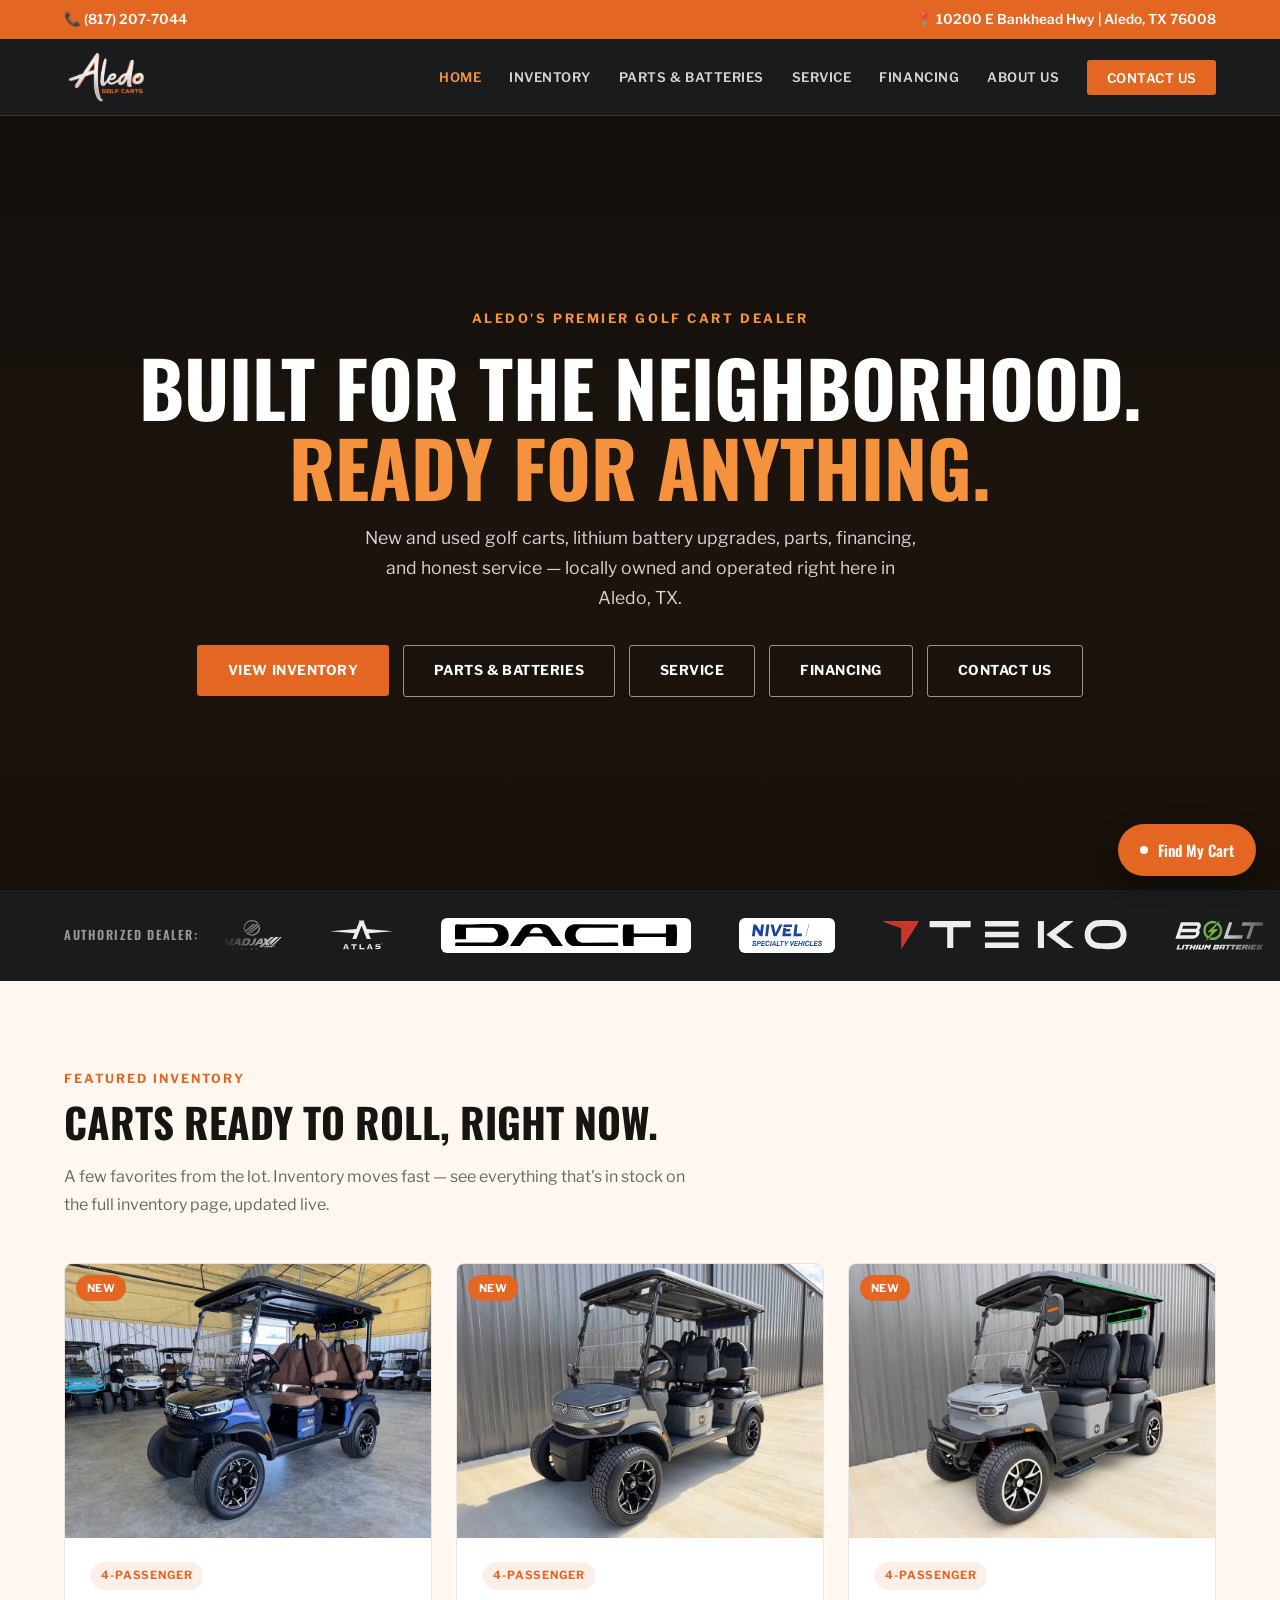
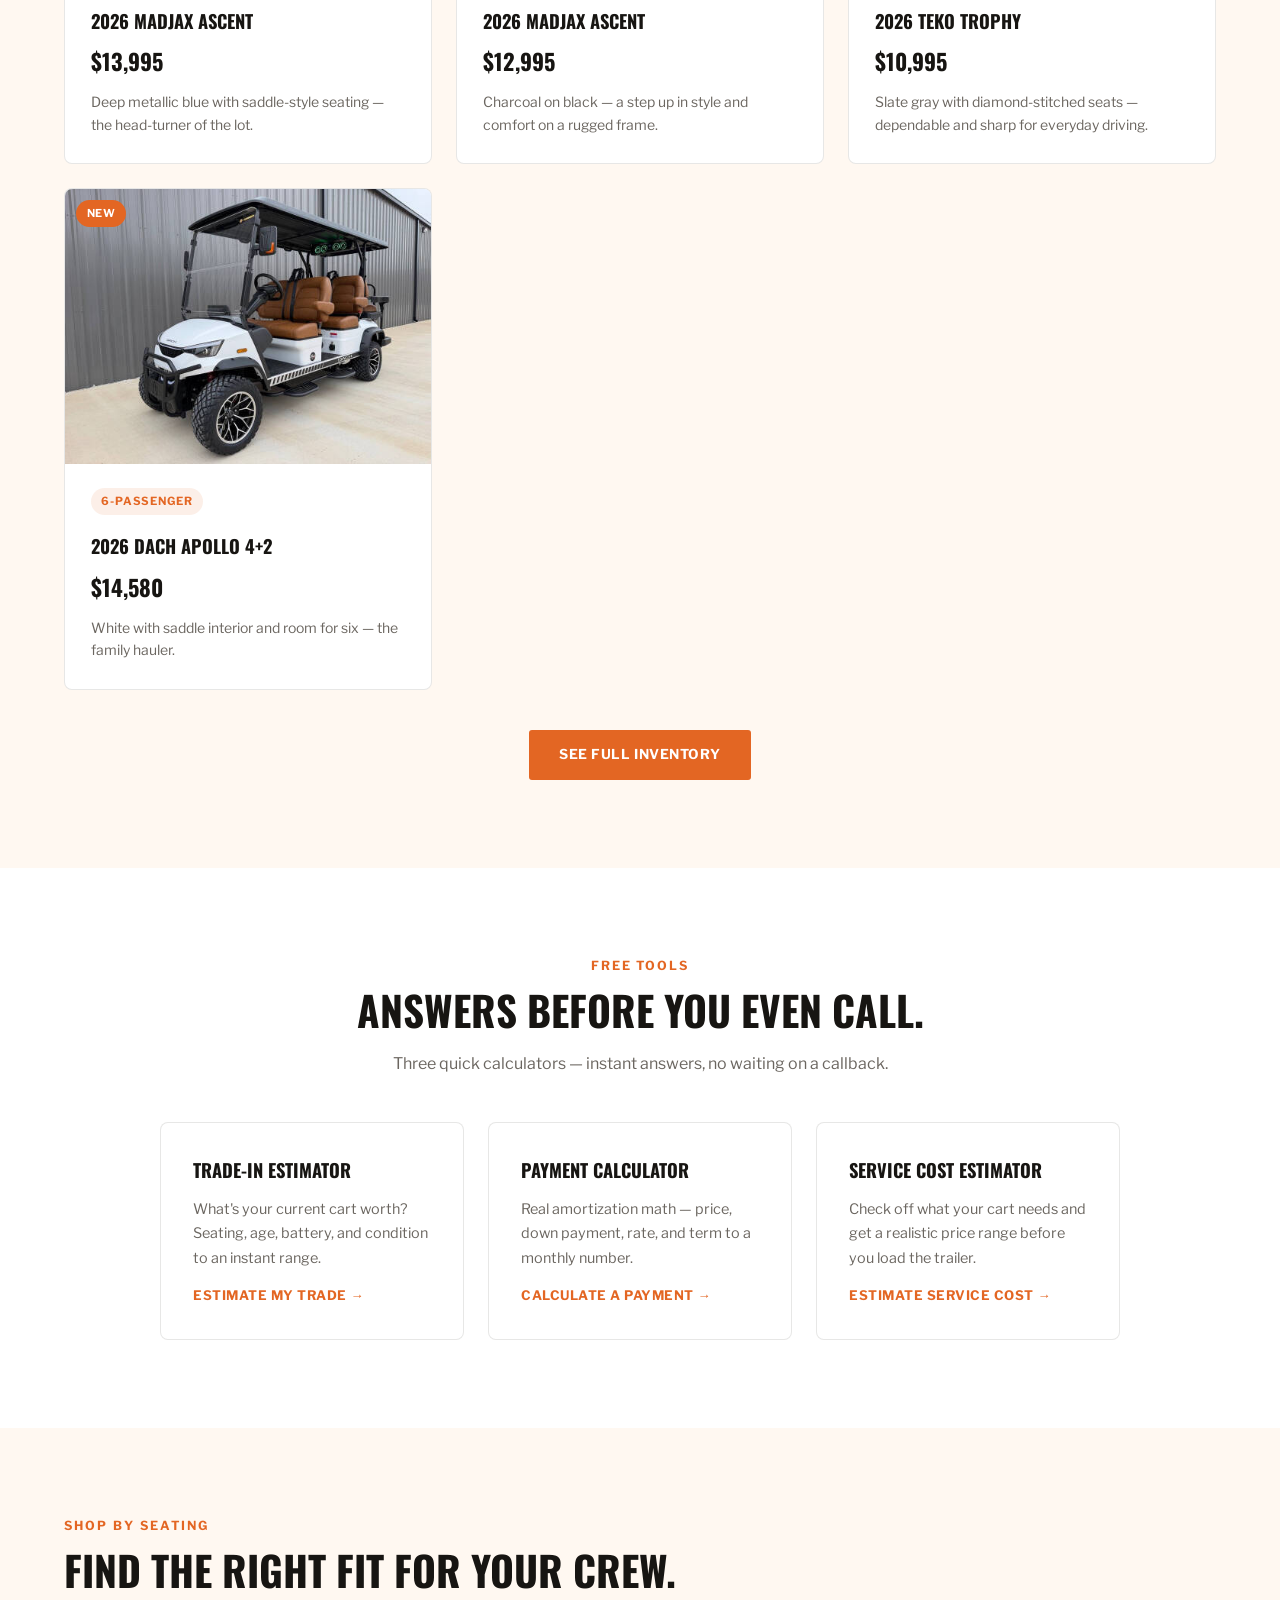
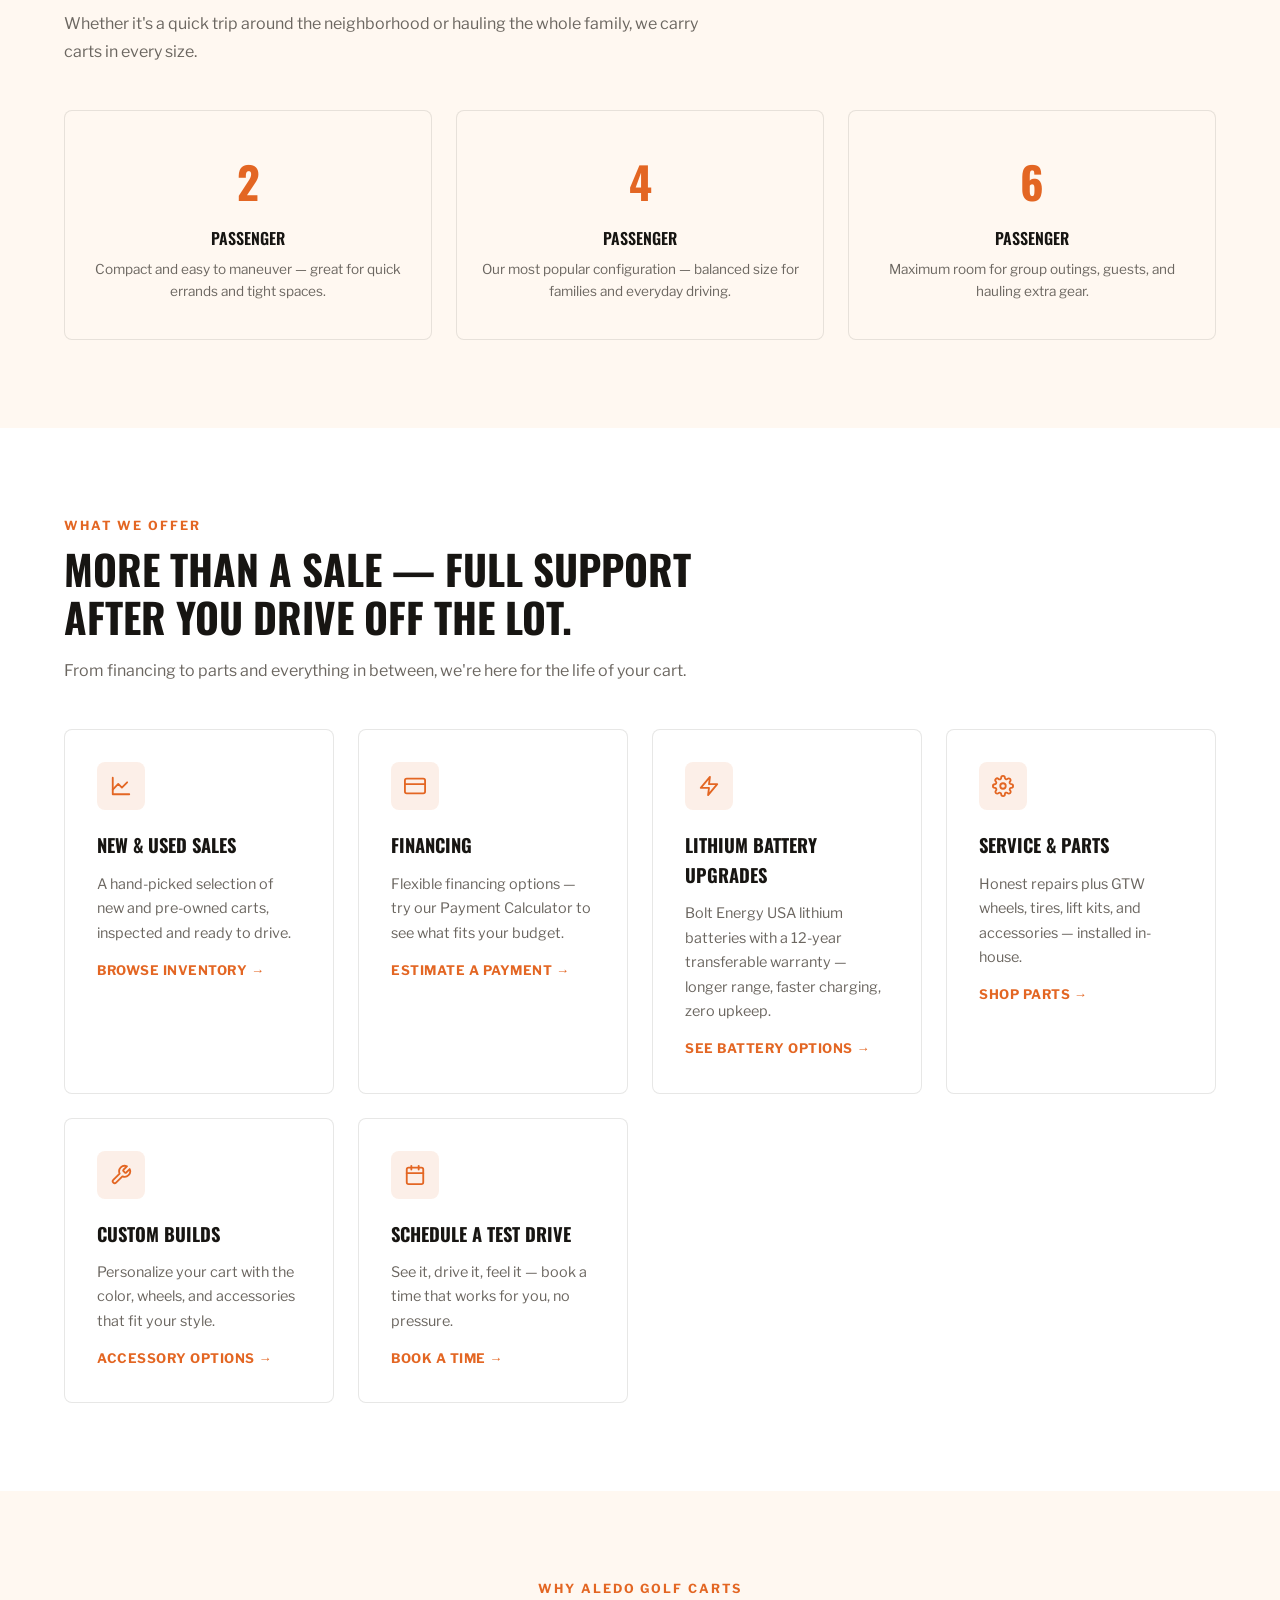
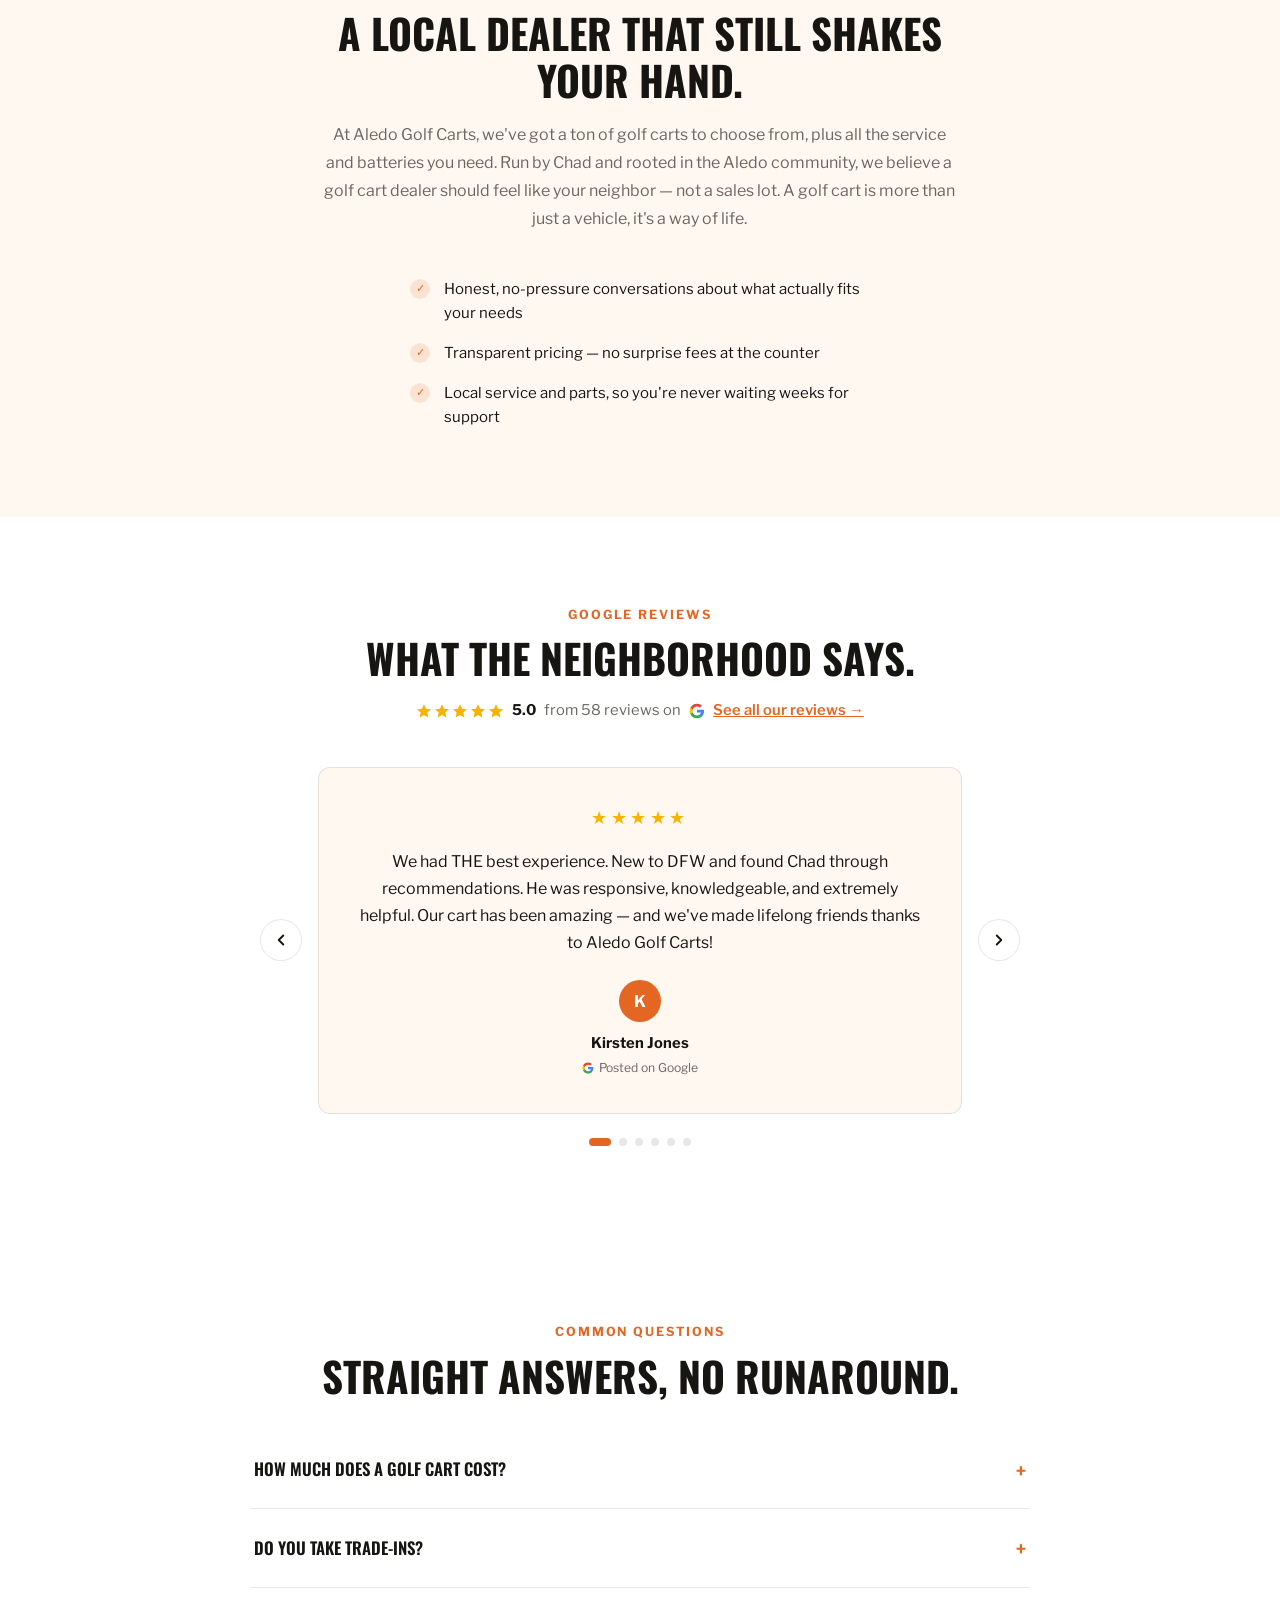
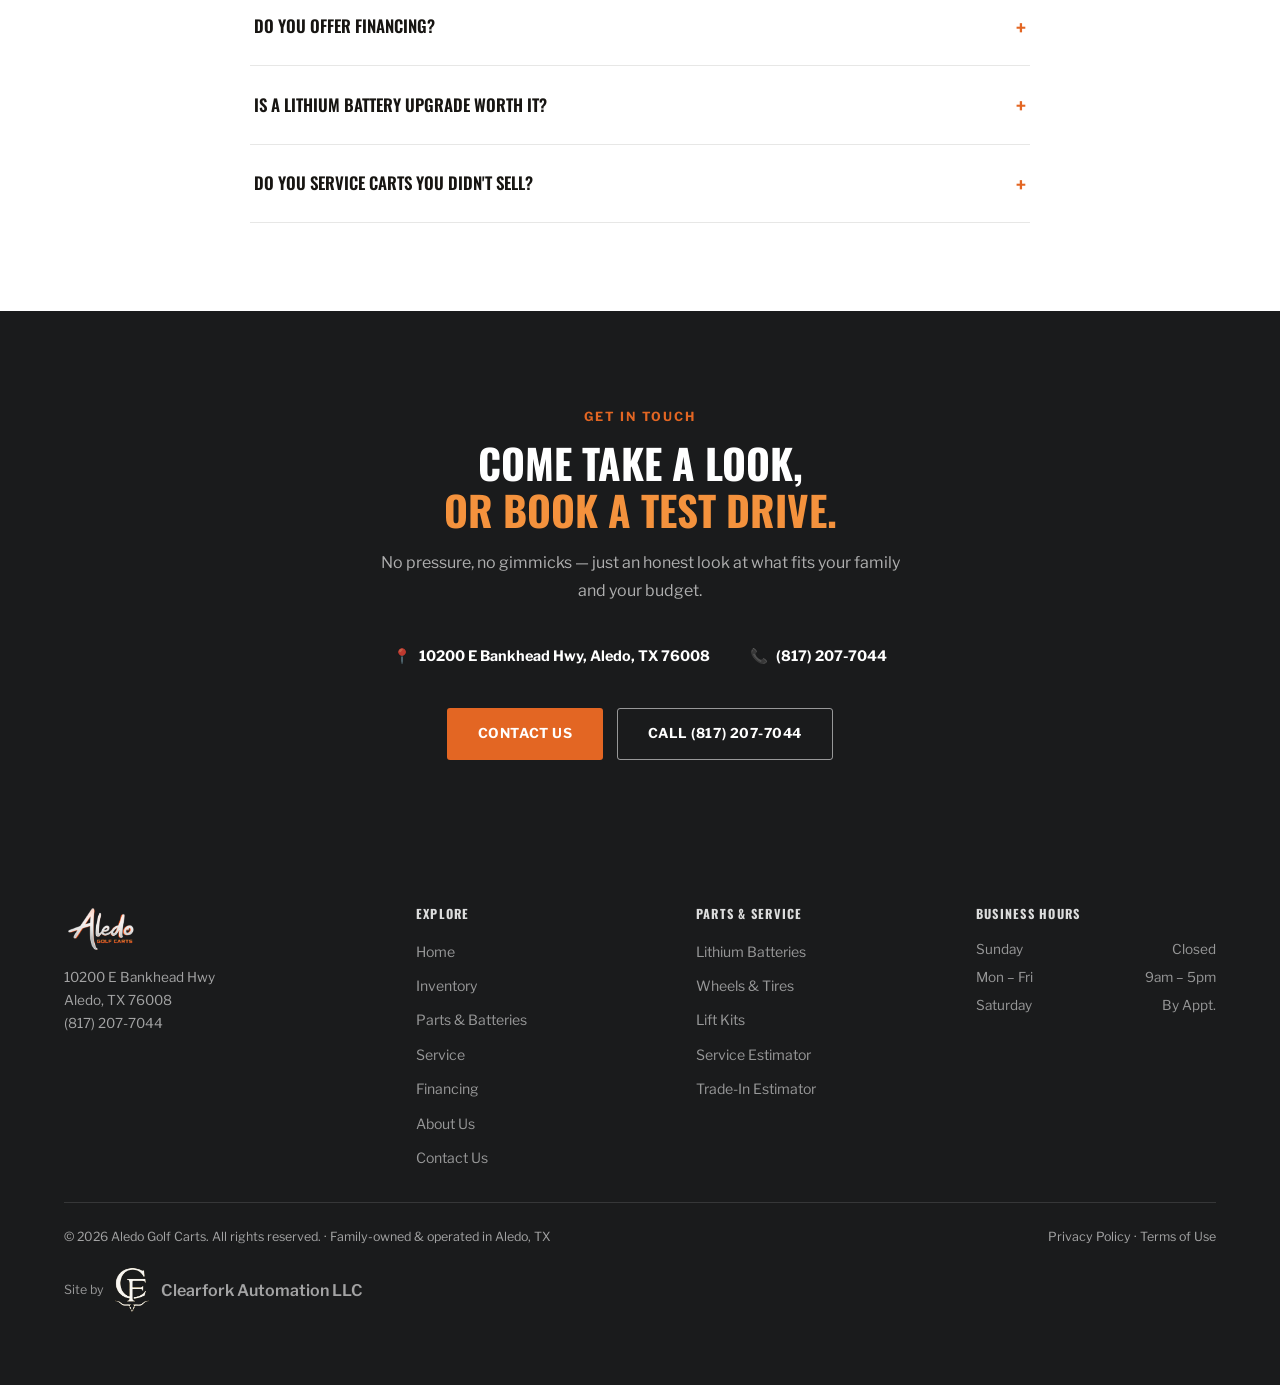
==== commit 1613b686: "Switch business line to (817) 207-7044, extend hours to 9-5, text every lead a thank-you The display" ====
--- a/index.html
+++ b/index.html
@@ -4,14 +4,14 @@
 <meta charset="UTF-8" />
 <meta name="viewport" content="width=device-width, initial-scale=1.0" />
 <title>Golf Carts for Sale in Aledo, TX | Aledo Golf Carts</title>
-<meta name="description" content="New and used golf carts in Aledo, TX — plus lithium upgrades, parts, financing, and honest local service. Browse live inventory. (817) 776-2175." />
+<meta name="description" content="New and used golf carts in Aledo, TX — plus lithium upgrades, parts, financing, and honest local service. Browse live inventory. (817) 207-7044." />
 <link rel="canonical" href="https://aledogolfcarts.com/" />
 <meta name="robots" content="index, follow" />
 <meta name="theme-color" content="#1A1B1C" />
 
 <meta property="og:type" content="website" />
 <meta property="og:title" content="Aledo Golf Carts — New &amp; Used Golf Carts in Aledo, TX" />
-<meta property="og:description" content="New and used golf carts in Aledo, TX — plus lithium upgrades, parts, financing, and honest local service. Browse live inventory. (817) 776-2175." />
+<meta property="og:description" content="New and used golf carts in Aledo, TX — plus lithium upgrades, parts, financing, and honest local service. Browse live inventory. (817) 207-7044." />
 <meta property="og:url" content="https://aledogolfcarts.com/" />
 <meta property="og:site_name" content="Aledo Golf Carts" />
 <meta property="og:image" content="https://aledogolfcarts.com/assets/og-card.jpg" />
@@ -21,7 +21,7 @@
 
 <meta name="twitter:card" content="summary_large_image" />
 <meta name="twitter:title" content="Aledo Golf Carts — New &amp; Used Golf Carts in Aledo, TX" />
-<meta name="twitter:description" content="New and used golf carts in Aledo, TX — plus lithium upgrades, parts, financing, and honest local service. Browse live inventory. (817) 776-2175." />
+<meta name="twitter:description" content="New and used golf carts in Aledo, TX — plus lithium upgrades, parts, financing, and honest local service. Browse live inventory. (817) 207-7044." />
 <meta name="twitter:image" content="https://aledogolfcarts.com/assets/og-card.jpg" />
 
 <script type="application/ld+json">
@@ -31,7 +31,7 @@
   "@id": "https://aledogolfcarts.com/#dealer",
   "name": "Aledo Golf Carts",
   "url": "https://aledogolfcarts.com/",
-  "telephone": "+1-817-776-2175",
+  "telephone": "+1-817-207-7044",
   "image": "https://aledogolfcarts.com/assets/og-card.jpg",
   "logo": "https://aledogolfcarts.com/assets/logo.png",
   "description": "Locally owned golf cart dealer in Aledo, Texas. New and used golf carts, lithium battery upgrades, GTW parts and accessories, financing, and service.",
@@ -53,7 +53,7 @@
     { "@type": "AdministrativeArea", "name": "Parker County, Texas" }
   ],
   "openingHoursSpecification": [
-    { "@type": "OpeningHoursSpecification", "dayOfWeek": ["Monday","Tuesday","Wednesday","Thursday","Friday"], "opens": "10:00", "closes": "16:00" },
+    { "@type": "OpeningHoursSpecification", "dayOfWeek": ["Monday","Tuesday","Wednesday","Thursday","Friday"], "opens": "09:00", "closes": "17:00" },
     { "@type": "OpeningHoursSpecification", "dayOfWeek": "Saturday", "opens": "10:00", "closes": "16:00", "description": "By appointment" }
   ],
   "makesOffer": [
@@ -97,7 +97,7 @@
     {
       "@type": "Question",
       "name": "How much does a golf cart cost in Aledo, TX?",
-      "acceptedAnswer": { "@type": "Answer", "text": "New four-passenger carts at Aledo Golf Carts typically start around $10,995, six-passenger models around $14,500, and used carts vary with age and condition. Use the payment calculator on our website to see estimated monthly payments, or call (817) 776-2175 for current pricing." }
+      "acceptedAnswer": { "@type": "Answer", "text": "New four-passenger carts at Aledo Golf Carts typically start around $10,995, six-passenger models around $14,500, and used carts vary with age and condition. Use the payment calculator on our website to see estimated monthly payments, or call (817) 207-7044 for current pricing." }
     },
     {
       "@type": "Question",
@@ -183,7 +183,7 @@
 
 <!-- TOPBAR -->
 <div class="topbar">
-  <a href="tel:+18177762175">📞 (817) 776-2175</a>
+  <a href="tel:+18172077044">📞 (817) 207-7044</a>
   <a href="https://maps.google.com/?q=10200+E+Bankhead+Hwy,+Aledo,+TX+76008" target="_blank" rel="noopener">📍 10200 E Bankhead Hwy | Aledo, TX 76008</a>
 </div>
 
@@ -578,11 +578,11 @@
   <p class="contact-sub">No pressure, no gimmicks — just an honest look at what fits your family and your budget.</p>
   <div class="contact-details">
     <div>📍 <strong>10200 E Bankhead Hwy, Aledo, TX 76008</strong></div>
-    <div>📞 <strong>(817) 776-2175</strong></div>
+    <div>📞 <strong>(817) 207-7044</strong></div>
   </div>
   <div style="display:flex;gap:0.9rem;justify-content:center;flex-wrap:wrap;">
     <a href="contact.html" class="btn-primary">Contact Us</a>
-    <a href="tel:+18177762175" class="btn-outline">Call (817) 776-2175</a>
+    <a href="tel:+18172077044" class="btn-outline">Call (817) 207-7044</a>
   </div>
 </section>
 </main>
@@ -592,7 +592,7 @@
   <div class="footer-grid">
     <div class="footer-col">
       <div class="footer-logo"><img src="assets/logo.png" alt="Aledo Golf Carts" width="86" height="50" loading="lazy" /></div>
-      <p style="font-size:0.85rem;line-height:1.7;max-width:32ch;">10200 E Bankhead Hwy<br />Aledo, TX 76008<br />(817) 776-2175</p>
+      <p style="font-size:0.85rem;line-height:1.7;max-width:32ch;">10200 E Bankhead Hwy<br />Aledo, TX 76008<br />(817) 207-7044</p>
     </div>
     <div class="footer-col">
       <h4>Explore</h4>
@@ -619,7 +619,7 @@
     <div class="footer-col">
       <h4>Business Hours</h4>
       <div class="footer-hours"><span>Sunday</span><span>Closed</span></div>
-      <div class="footer-hours"><span>Mon – Fri</span><span>10am – 4pm</span></div>
+      <div class="footer-hours"><span>Mon – Fri</span><span>9am – 5pm</span></div>
       <div class="footer-hours"><span>Saturday</span><span>By Appt.</span></div>
     </div>
   </div>
